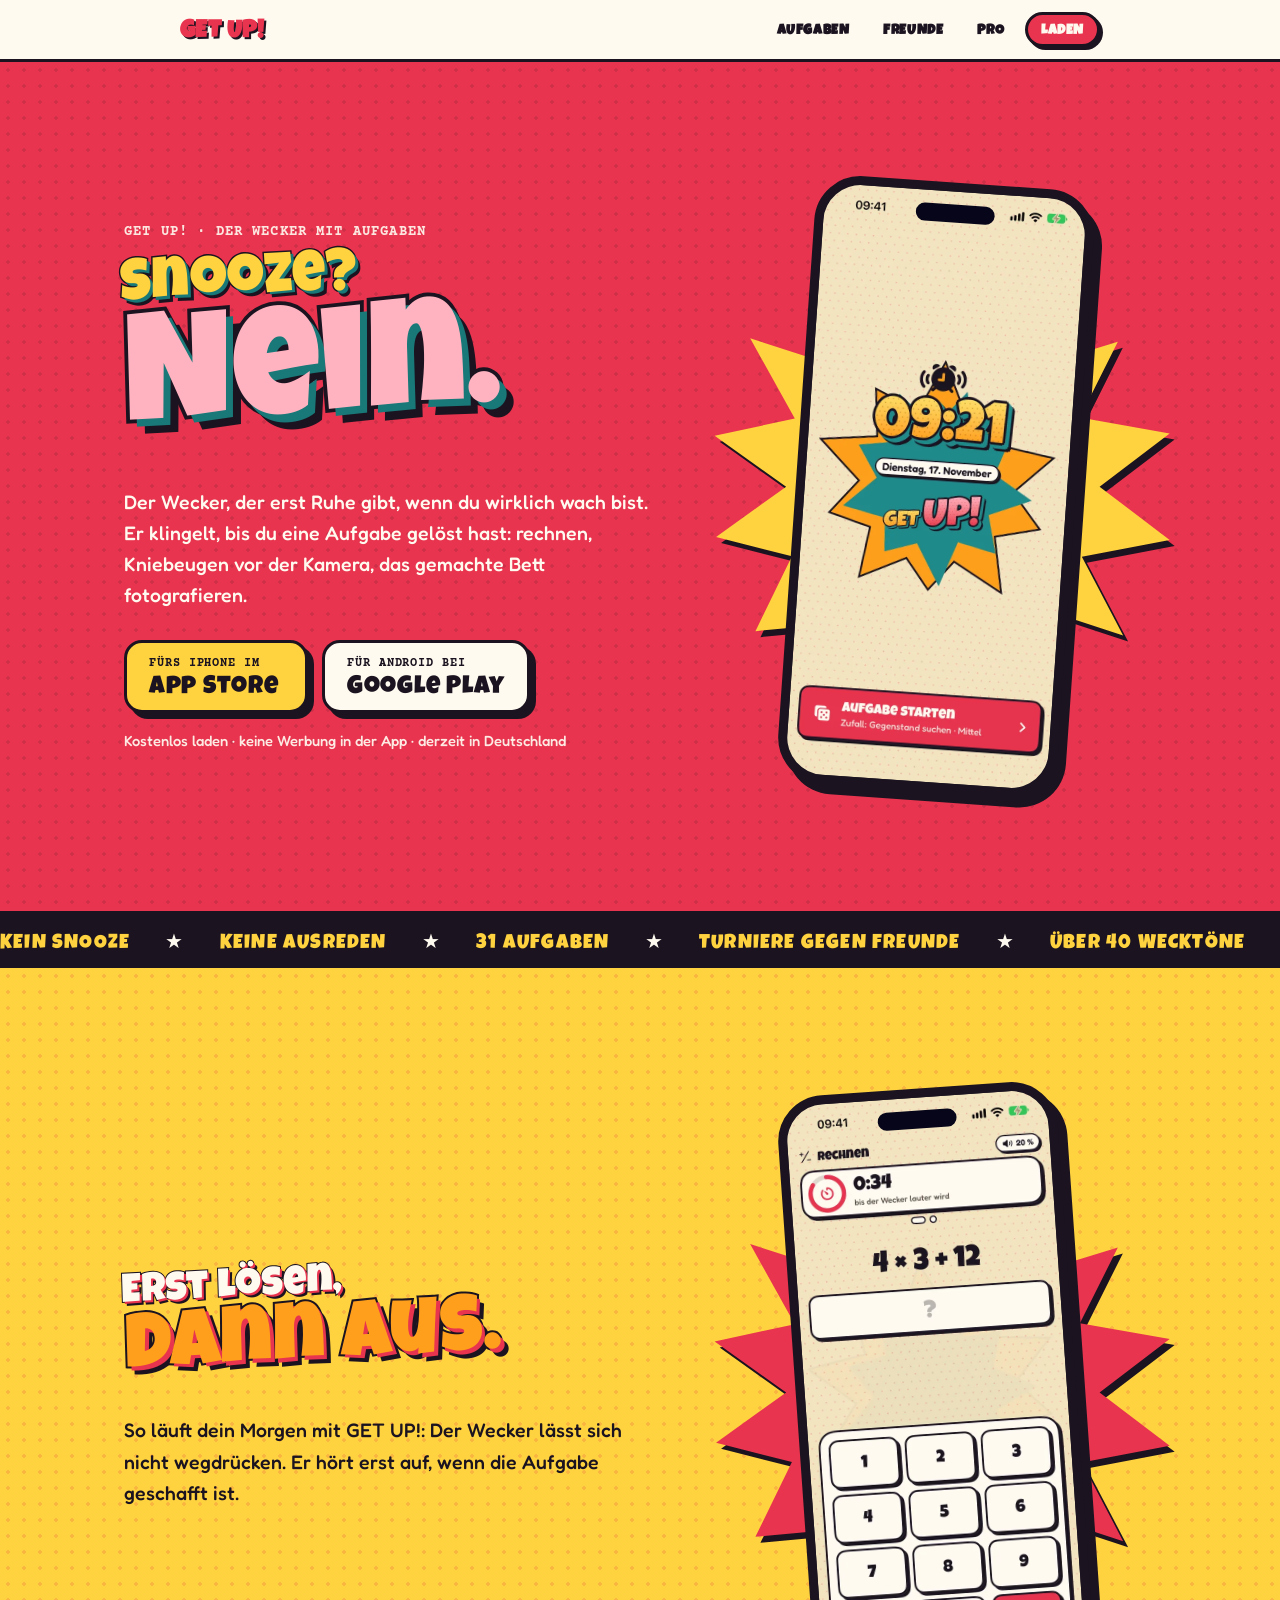
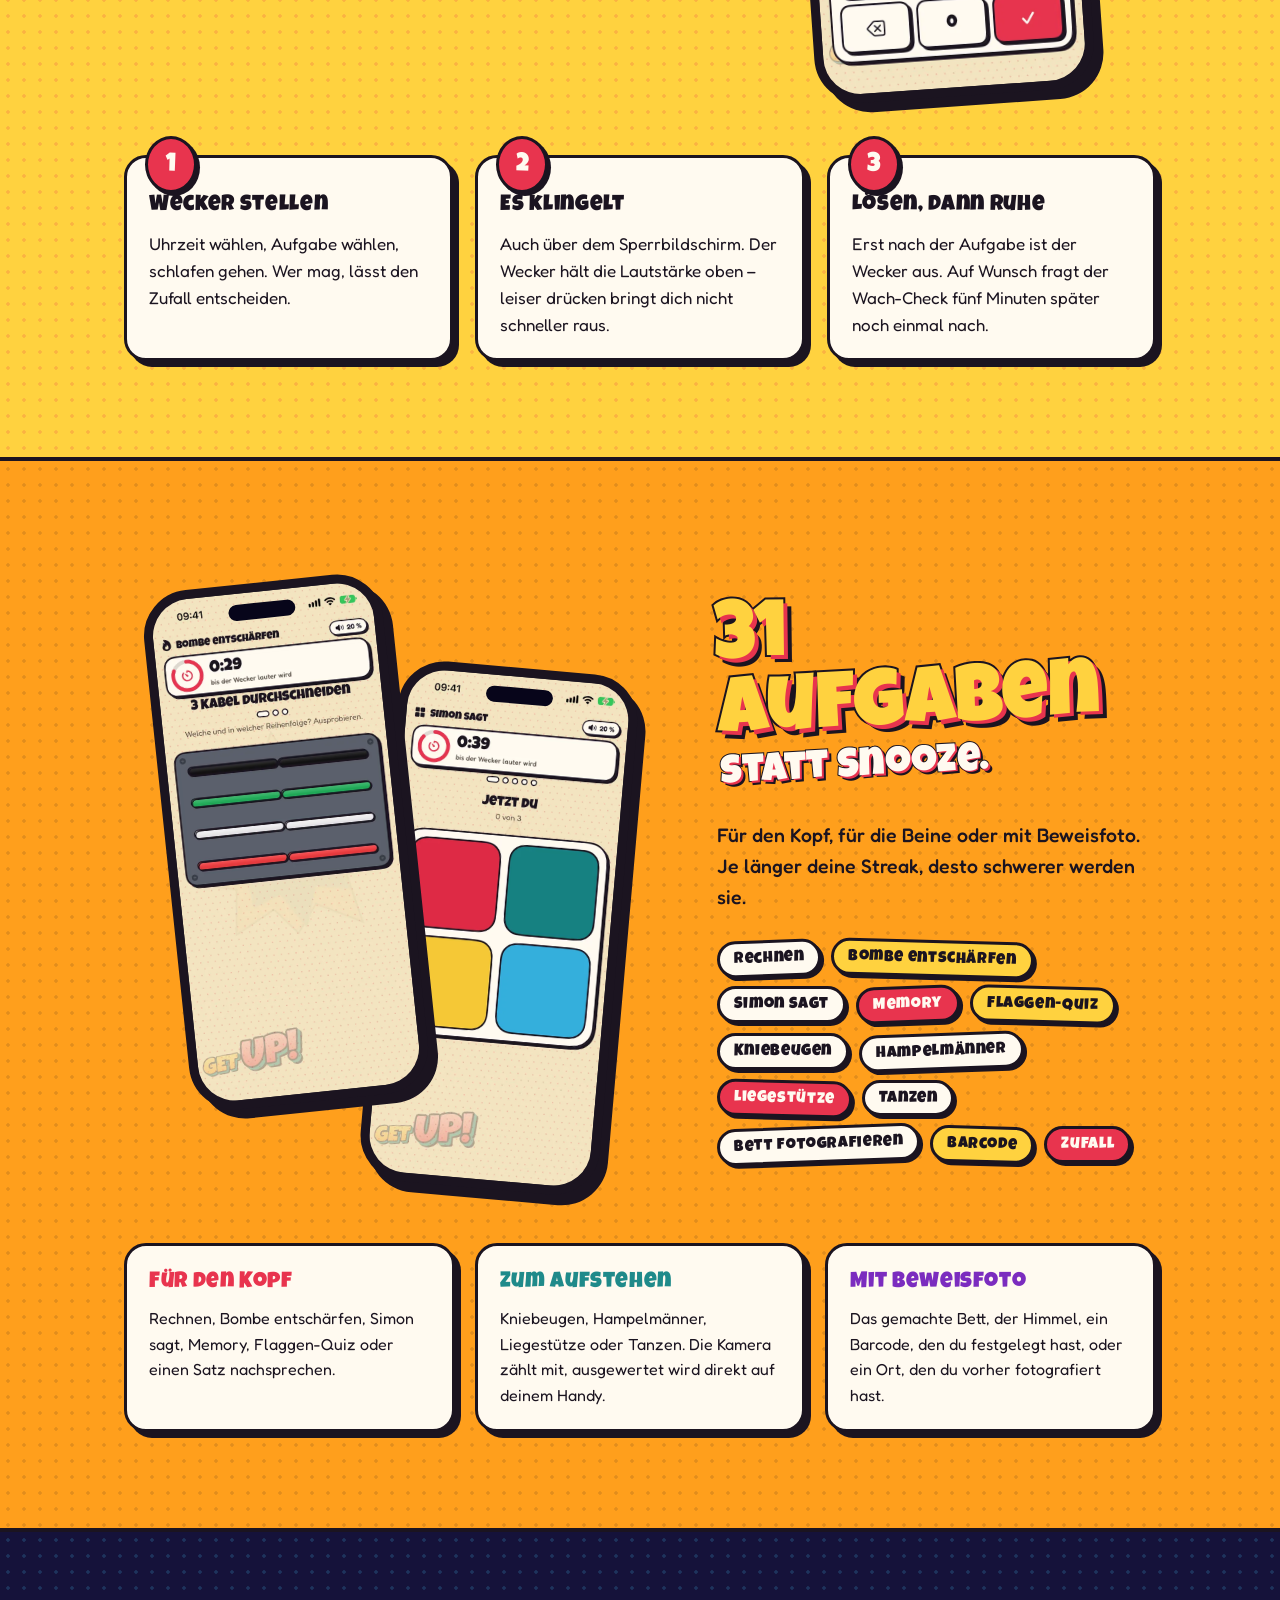
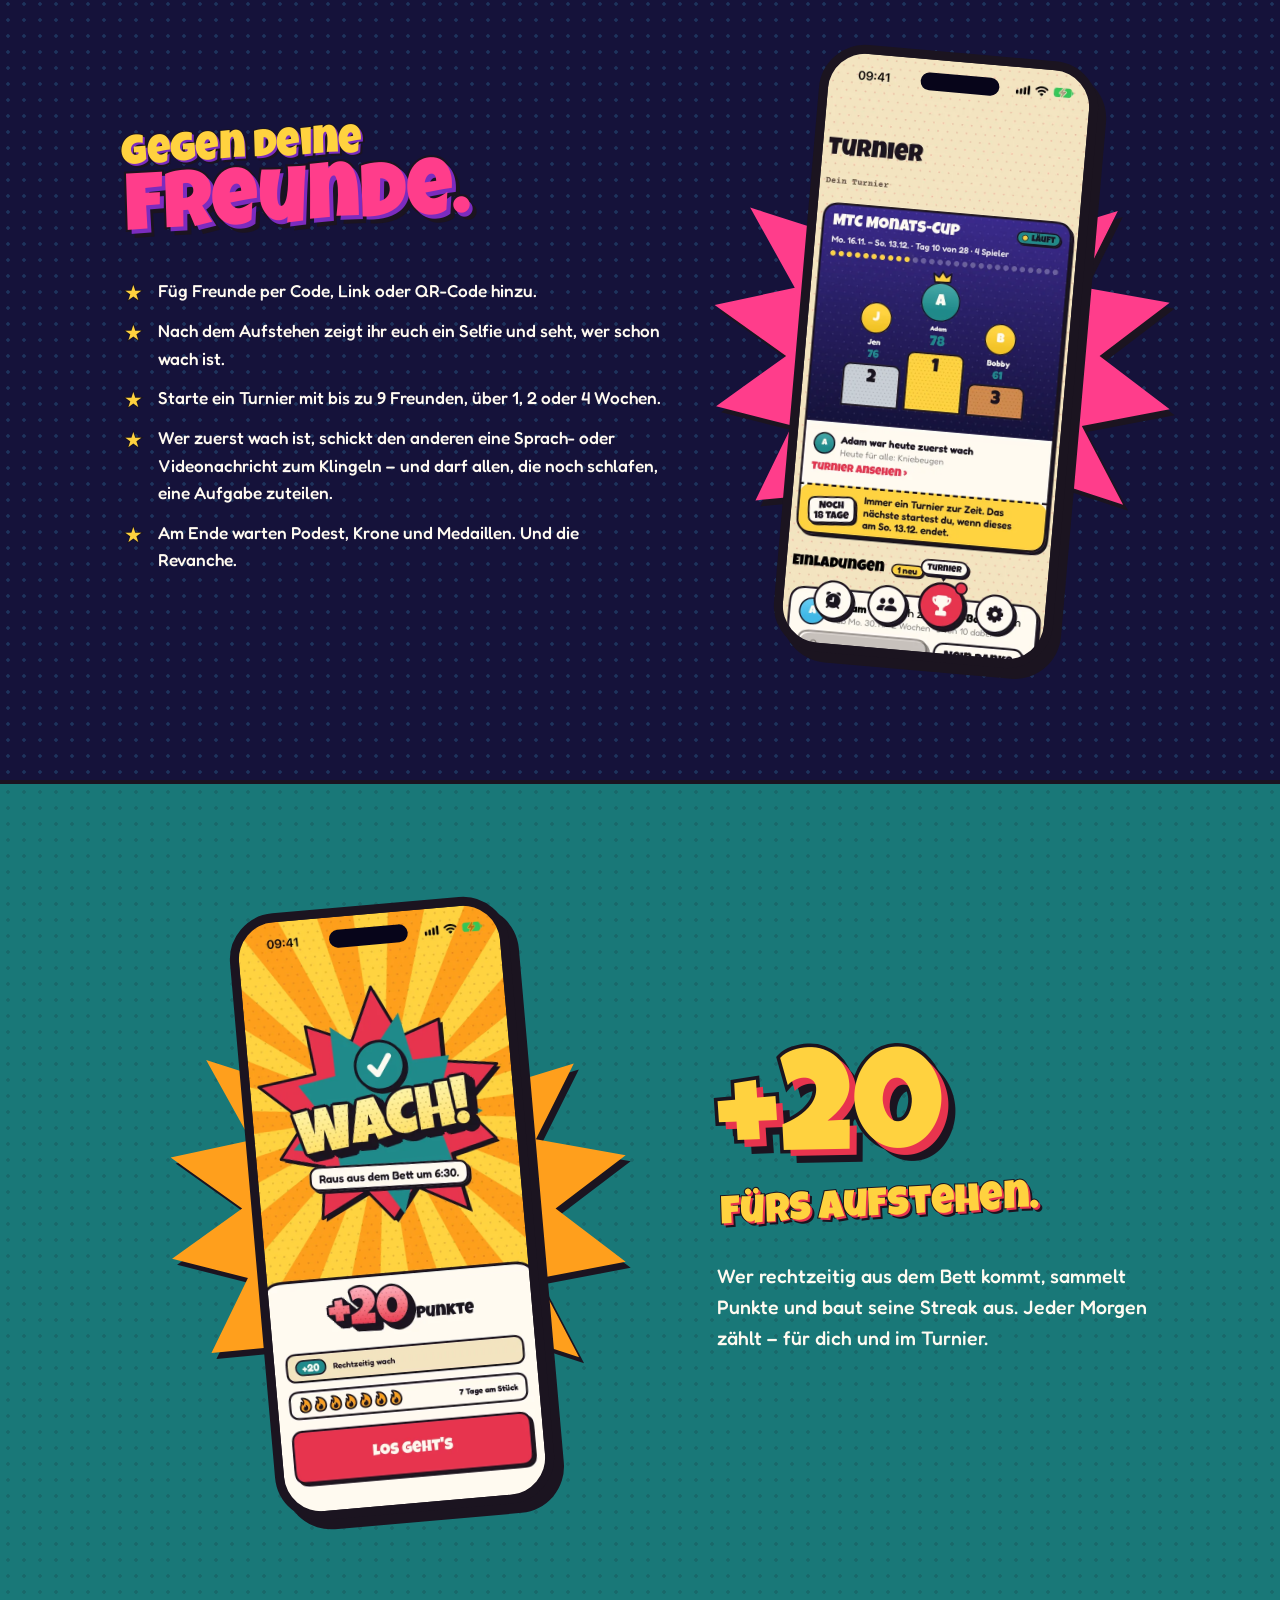
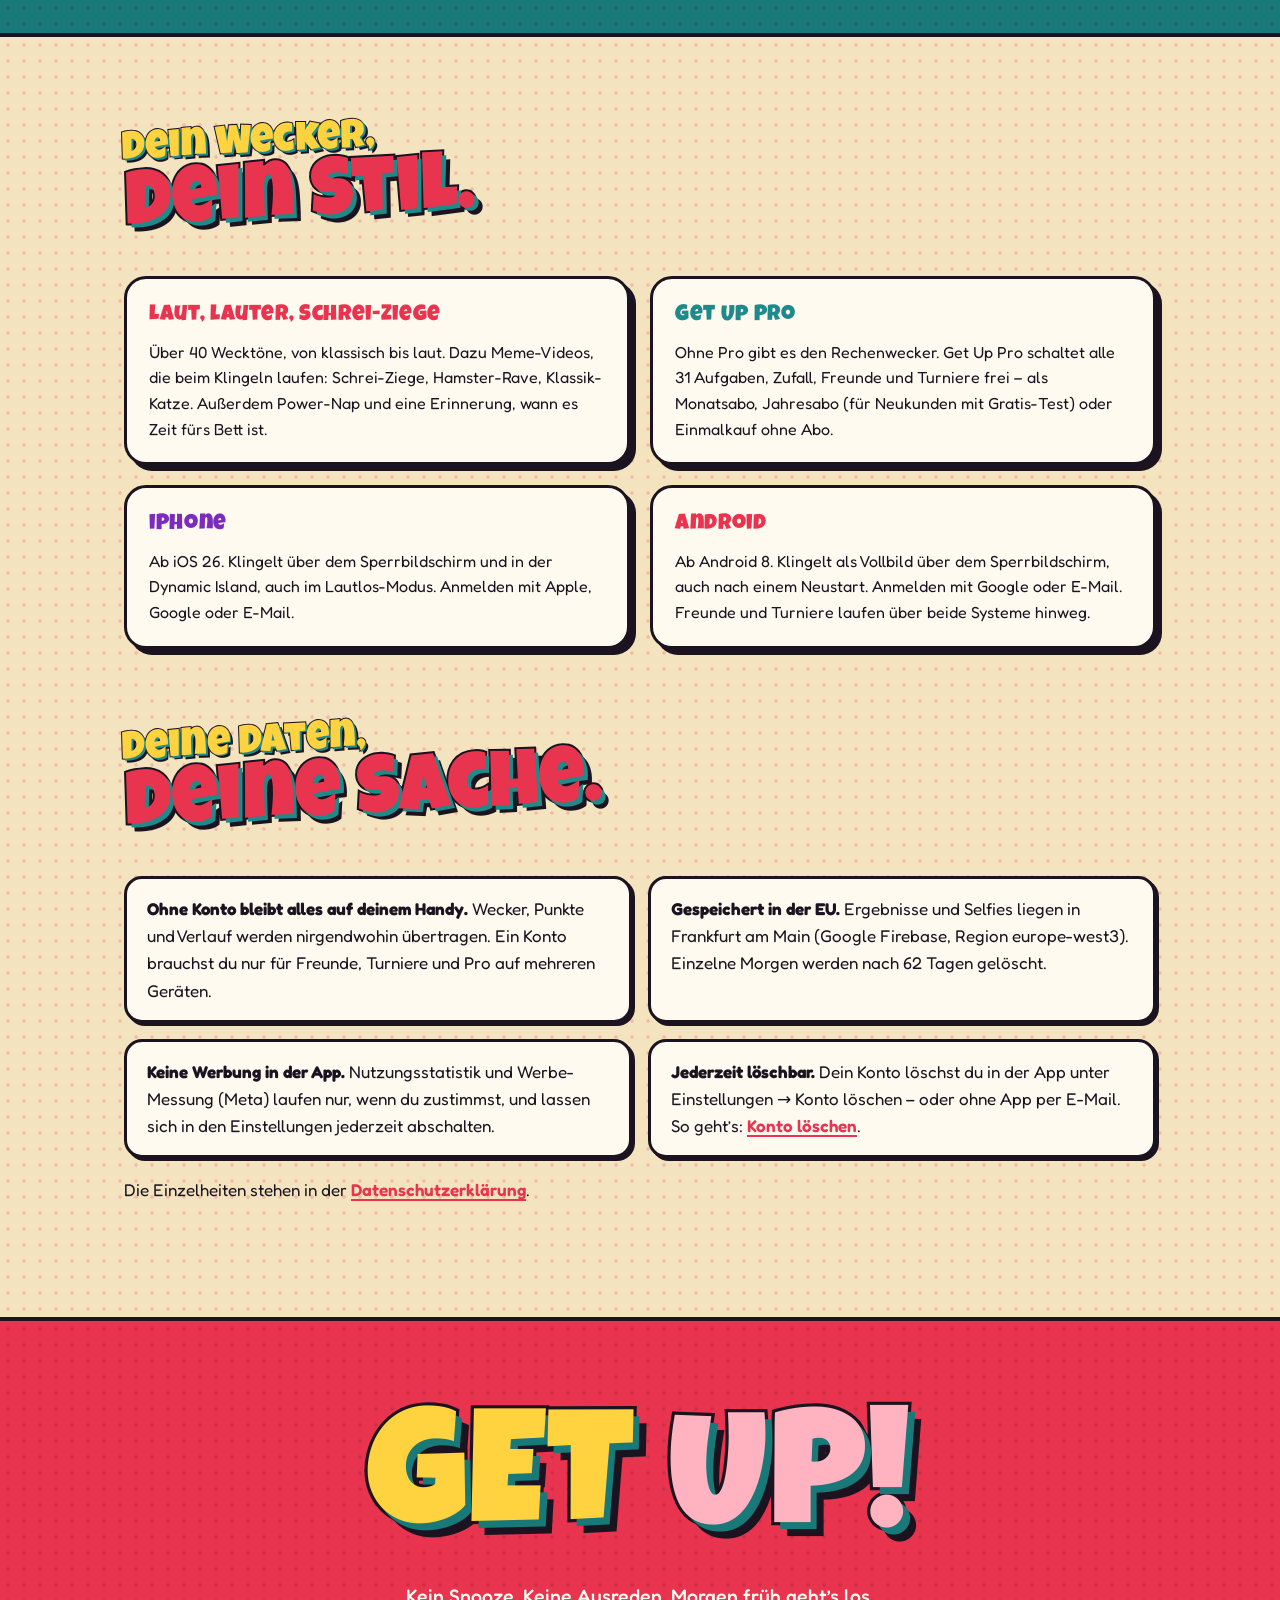
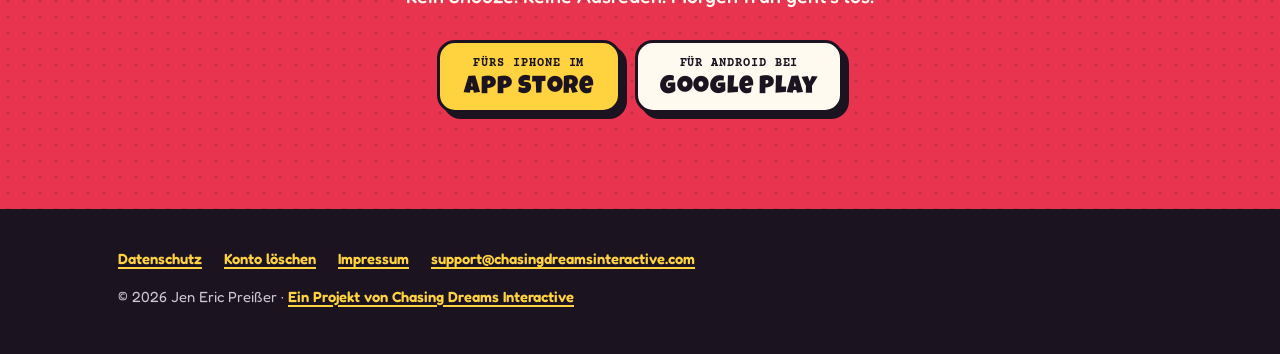
==== index.html @ 6769c95e "Website für getup-alarm.de: Landingpage, Rechtsseiten, Einladung, App-Verknüpfung Aus chasingdreamsi" ====
<!DOCTYPE html>
<html lang="de">
<head>
  <meta charset="utf-8" />
  <meta name="viewport" content="width=device-width, initial-scale=1" />
  <title>GET UP! – Wecker mit Aufgaben. Kein Snooze. Keine Ausreden.</title>
  <meta name="description" content="GET UP! ist ein Wecker für iPhone und Android, der erst aus ist, wenn du eine Aufgabe gelöst hast. 31 Aufgaben, kein Snooze – und Turniere gegen deine Freunde." />
  <meta name="theme-color" content="#E8344E" />
  <link rel="icon" type="image/png" href="favicon.png" />
  <link rel="apple-touch-icon" href="apple-touch-icon.png" />
  <link rel="canonical" href="https://getup-alarm.de/" />
  <meta property="og:title" content="GET UP! – der Wecker mit Aufgaben" />
  <meta property="og:description" content="Kein Snooze. Der Wecker geht erst aus, wenn du eine Aufgabe löst. Mit Turnieren gegen deine Freunde." />
  <meta property="og:type" content="website" />
  <meta property="og:url" content="https://getup-alarm.de/" />
  <meta property="og:image" content="https://getup-alarm.de/og.jpg" />
  <meta property="og:image:width" content="1200" />
  <meta property="og:image:height" content="630" />
  <meta name="twitter:card" content="summary_large_image" />
  <!-- Banner „In der App öffnen“ in Safari auf dem iPhone -->
  <meta name="apple-itunes-app" content="app-id=6818147917" />
  <link rel="preload" href="fonts/luckiest-guy.woff2" as="font" type="font/woff2" crossorigin />
  <link rel="stylesheet" href="app.css" />
  <script>
    // Einblenden beim Scrollen und der passende Store-Knopf vorn – ohne JavaScript ist einfach alles sichtbar.
    (function (d) {
      d.classList.add('js');
      var ua = navigator.userAgent || '';
      if (/Android/i.test(ua)) d.classList.add('is-android');
    })(document.documentElement);
  </script>
  <script type="application/ld+json">
  {
    "@context": "https://schema.org",
    "@type": "MobileApplication",
    "name": "GET UP! – Wecker mit Aufgaben",
    "operatingSystem": "iOS, Android",
    "applicationCategory": "LifestyleApplication",
    "url": "https://getup-alarm.de/",
    "image": "https://getup-alarm.de/icon.png",
    "inLanguage": "de",
    "offers": { "@type": "Offer", "price": "0", "priceCurrency": "EUR" }
  }
  </script>
</head>
<body class="landing">
  <header class="bar">
    <div class="inner">
      <a class="home" href="./">GET UP!</a>
      <nav class="jump" aria-label="Auf dieser Seite">
        <a href="#aufgaben">AUFGABEN</a>
        <a href="#freunde">FREUNDE</a>
        <a href="#pro">PRO</a>
        <a class="cta" href="#laden">LADEN</a>
      </nav>
    </div>
  </header>

  <main>

    <!-- 1 · Snooze? Nein. -->
    <section class="panel panel--cherry">
      <div class="inner split">
        <div>
          <p class="kicker">GET UP! &middot; Der Wecker mit Aufgaben</p>
          <h1 class="pop pop--hero"><span class="pop-sm">Snooze?</span><span class="pop-lg">Nein.</span></h1>
          <p class="lede">
            Der Wecker, der erst Ruhe gibt, wenn du wirklich wach bist. Er klingelt, bis du eine Aufgabe
            gel&ouml;st hast: rechnen, Kniebeugen vor der Kamera, das gemachte Bett fotografieren.
          </p>
          <div class="stores">
            <a class="store store--ios" href="https://apps.apple.com/de/app/id6818147917">
              <small>F&uuml;rs iPhone im</small><b>App Store</b>
            </a>
            <a class="store store--play" href="https://play.google.com/store/apps/details?id=com.jenpreisser.gtfoob">
              <small>F&uuml;r Android bei</small><b>Google Play</b>
            </a>
          </div>
          <p class="fine">Kostenlos laden &middot; keine Werbung in der App &middot; derzeit in Deutschland</p>
        </div>
        <div class="stage">
          <div class="burst" aria-hidden="true"><i></i></div>
          <div class="phone phone--ring">
            <img src="img/app-klingeln.webp" alt="GET UP! klingelt um 09:21 und zeigt den Knopf „Aufgabe starten“" width="600" height="1304" fetchpriority="high" decoding="async" />
          </div>
        </div>
      </div>
    </section>

    <div class="ticker" aria-hidden="true">
      <div class="track">
        <span>KEIN SNOOZE</span><span>&#9733;</span><span>KEINE AUSREDEN</span><span>&#9733;</span><span>31 AUFGABEN</span><span>&#9733;</span><span>TURNIERE GEGEN FREUNDE</span><span>&#9733;</span><span>&Uuml;BER 40 WECKT&Ouml;NE</span><span>&#9733;</span><span>KEINE WERBUNG</span><span>&#9733;</span>
        <span>KEIN SNOOZE</span><span>&#9733;</span><span>KEINE AUSREDEN</span><span>&#9733;</span><span>31 AUFGABEN</span><span>&#9733;</span><span>TURNIERE GEGEN FREUNDE</span><span>&#9733;</span><span>&Uuml;BER 40 WECKT&Ouml;NE</span><span>&#9733;</span><span>KEINE WERBUNG</span><span>&#9733;</span>
      </div>
    </div>

    <!-- 2 · Erst lösen, dann aus. -->
    <section class="panel panel--yellow" id="ablauf">
      <div class="inner">
        <div class="split">
          <div>
            <h2 class="pop reveal"><span class="pop-sm">Erst l&ouml;sen,</span><span class="pop-lg">dann aus.</span></h2>
            <p class="lede">So l&auml;uft dein Morgen mit GET UP!: Der Wecker l&auml;sst sich nicht wegdr&uuml;cken.
              Er h&ouml;rt erst auf, wenn die Aufgabe geschafft ist.</p>
          </div>
          <div class="stage reveal">
            <div class="burst" style="--burst: var(--k-cherry)" aria-hidden="true"><i></i></div>
            <div class="phone" style="--tilt: -4deg">
              <img src="img/app-rechnen.webp" alt="Aufgabe Rechnen: 4 mal 3 plus 12, darunter ein Ziffernblock" width="600" height="1304" loading="lazy" decoding="async" />
            </div>
          </div>
        </div>
        <ol class="steps3">
          <li class="reveal">
            <h3>Wecker stellen</h3>
            <p>Uhrzeit w&auml;hlen, Aufgabe w&auml;hlen, schlafen gehen. Wer mag, l&auml;sst den Zufall entscheiden.</p>
          </li>
          <li class="reveal">
            <h3>Es klingelt</h3>
            <p>Auch &uuml;ber dem Sperrbildschirm. Der Wecker h&auml;lt die Lautst&auml;rke oben &ndash; leiser dr&uuml;cken
              bringt dich nicht schneller raus.</p>
          </li>
          <li class="reveal">
            <h3>L&ouml;sen, dann Ruhe</h3>
            <p>Erst nach der Aufgabe ist der Wecker aus. Auf Wunsch fragt der Wach-Check f&uuml;nf Minuten sp&auml;ter
              noch einmal nach.</p>
          </li>
        </ol>
      </div>
    </section>

    <!-- 3 · 31 Aufgaben statt Snooze -->
    <section class="panel panel--orange" id="aufgaben">
      <div class="inner">
        <div class="split split--flip">
          <div>
            <h2 class="pop reveal"><span class="pop-lg">31 Aufgaben</span><span class="pop-sm">statt Snooze.</span></h2>
            <p class="lede">F&uuml;r den Kopf, f&uuml;r die Beine oder mit Beweisfoto. Je l&auml;nger deine Streak,
              desto schwerer werden sie.</p>
            <ul class="chips" aria-label="Beispiele f&uuml;r Aufgaben">
              <li>Rechnen</li><li>Bombe entsch&auml;rfen</li><li>Simon sagt</li><li>Memory</li>
              <li>Flaggen-Quiz</li><li>Kniebeugen</li><li>Hampelm&auml;nner</li><li>Liegest&uuml;tze</li>
              <li>Tanzen</li><li>Bett fotografieren</li><li>Barcode</li><li>Zufall</li>
            </ul>
          </div>
          <div class="stage stage--pair reveal">
            <div class="phone">
              <img src="img/app-bombe.webp" alt="Aufgabe Bombe entsch&auml;rfen: drei Kabel durchschneiden" width="600" height="1304" loading="lazy" decoding="async" />
            </div>
            <div class="phone">
              <img src="img/app-simon.webp" alt="Aufgabe Simon sagt mit vier farbigen Feldern" width="600" height="1304" loading="lazy" decoding="async" />
            </div>
          </div>
        </div>
        <div class="tiles">
          <div class="tile reveal">
            <h3>F&uuml;r den Kopf</h3>
            <p>Rechnen, Bombe entsch&auml;rfen, Simon sagt, Memory, Flaggen-Quiz oder einen Satz nachsprechen.</p>
          </div>
          <div class="tile reveal">
            <h3>Zum Aufstehen</h3>
            <p>Kniebeugen, Hampelm&auml;nner, Liegest&uuml;tze oder Tanzen. Die Kamera z&auml;hlt mit, ausgewertet wird
              direkt auf deinem Handy.</p>
          </div>
          <div class="tile reveal">
            <h3>Mit Beweisfoto</h3>
            <p>Das gemachte Bett, der Himmel, ein Barcode, den du festgelegt hast, oder ein Ort, den du vorher
              fotografiert hast.</p>
          </div>
        </div>
      </div>
    </section>

    <!-- 4 · Gegen deine Freunde. -->
    <section class="panel panel--night" id="freunde">
      <div class="inner split">
        <div>
          <h2 class="pop reveal"><span class="pop-sm">Gegen deine</span><span class="pop-lg">Freunde.</span></h2>
          <ul class="ticks">
            <li>F&uuml;g Freunde per Code, Link oder QR-Code hinzu.</li>
            <li>Nach dem Aufstehen zeigt ihr euch ein Selfie und seht, wer schon wach ist.</li>
            <li>Starte ein Turnier mit bis zu 9 Freunden, &uuml;ber 1, 2 oder 4 Wochen.</li>
            <li>Wer zuerst wach ist, schickt den anderen eine Sprach- oder Videonachricht zum Klingeln &ndash; und
              darf allen, die noch schlafen, eine Aufgabe zuteilen.</li>
            <li>Am Ende warten Podest, Krone und Medaillen. Und die Revanche.</li>
          </ul>
        </div>
        <div class="stage reveal">
          <div class="burst" style="--burst: #ff3d8b" aria-hidden="true"><i></i></div>
          <div class="phone" style="--tilt: 5deg">
            <img src="img/app-turnier.webp" alt="Turnier „MTC Monats-Cup“ mit Podest: Adam vorn, Jen auf Platz 2, Bobby auf Platz 3" width="600" height="1304" loading="lazy" decoding="async" />
          </div>
        </div>
      </div>
    </section>

    <!-- 5 · +20 fürs Aufstehen -->
    <section class="panel panel--teal">
      <div class="inner split split--flip">
        <div>
          <h2 class="pop pop--num reveal"><span class="pop-lg">+20</span><span class="pop-sm">f&uuml;rs Aufstehen.</span></h2>
          <p class="lede">Wer rechtzeitig aus dem Bett kommt, sammelt Punkte und baut seine Streak aus. Jeder Morgen
            z&auml;hlt &ndash; f&uuml;r dich und im Turnier.</p>
        </div>
        <div class="stage reveal">
          <div class="burst" style="--burst: var(--k-orange)" aria-hidden="true"><i></i></div>
          <div class="phone" style="--tilt: -5deg">
            <img src="img/app-wach.webp" alt="Geschafft: „Wach!“, plus 20 Punkte, 7 Tage am St&uuml;ck" width="600" height="1304" loading="lazy" decoding="async" />
          </div>
        </div>
      </div>
    </section>

    <!-- 6 · Stil, Pro, Geräte -->
    <section class="panel" id="pro">
      <div class="inner">
        <h2 class="pop reveal" style="--p-ex: var(--points)"><span class="pop-sm">Dein Wecker,</span><span class="pop-lg" style="color: var(--accent)">dein Stil.</span></h2>
        <div class="tiles tiles--two">
          <div class="tile reveal">
            <h3>Laut, lauter, Schrei-Ziege</h3>
            <p>&Uuml;ber 40 Weckt&ouml;ne, von klassisch bis laut. Dazu Meme-Videos, die beim Klingeln laufen:
              Schrei-Ziege, Hamster-Rave, Klassik-Katze. Au&szlig;erdem Power-Nap und eine Erinnerung, wann es Zeit
              f&uuml;rs Bett ist.</p>
          </div>
          <div class="tile reveal">
            <h3>Get Up Pro</h3>
            <p>Ohne Pro gibt es den Rechenwecker. Get Up Pro schaltet alle 31 Aufgaben, Zufall, Freunde und Turniere
              frei &ndash; als Monatsabo, Jahresabo (f&uuml;r Neukunden mit Gratis-Test) oder Einmalkauf ohne Abo.</p>
          </div>
          <div class="tile reveal">
            <h3>iPhone</h3>
            <p>Ab iOS&nbsp;26. Klingelt &uuml;ber dem Sperrbildschirm und in der Dynamic Island, auch im
              Lautlos-Modus. Anmelden mit Apple, Google oder E-Mail.</p>
          </div>
          <div class="tile reveal">
            <h3>Android</h3>
            <p>Ab Android&nbsp;8. Klingelt als Vollbild &uuml;ber dem Sperrbildschirm, auch nach einem Neustart.
              Anmelden mit Google oder E-Mail. Freunde und Turniere laufen &uuml;ber beide Systeme hinweg.</p>
          </div>
        </div>

        <h2 class="pop reveal" style="--p-ex: var(--points); margin-top: 84px;"><span class="pop-sm">Deine Daten,</span><span class="pop-lg" style="color: var(--accent)">deine Sache.</span></h2>
        <div class="promise">
          <p class="reveal"><strong>Ohne Konto bleibt alles auf deinem Handy.</strong> Wecker, Punkte und Verlauf werden
            nirgendwohin &uuml;bertragen. Ein Konto brauchst du nur f&uuml;r Freunde, Turniere und Pro auf mehreren
            Ger&auml;ten.</p>
          <p class="reveal"><strong>Gespeichert in der EU.</strong> Ergebnisse und Selfies liegen in Frankfurt am Main
            (Google Firebase, Region europe-west3). Einzelne Morgen werden nach 62 Tagen gel&ouml;scht.</p>
          <p class="reveal"><strong>Keine Werbung in der App.</strong> Nutzungsstatistik und Werbe-Messung (Meta) laufen
            nur, wenn du zustimmst, und lassen sich in den Einstellungen jederzeit abschalten.</p>
          <p class="reveal"><strong>Jederzeit l&ouml;schbar.</strong> Dein Konto l&ouml;schst du in der App unter
            Einstellungen &rarr; Konto l&ouml;schen &ndash; oder ohne App per E-Mail.
            So geht&rsquo;s: <a href="delete.html">Konto l&ouml;schen</a>.</p>
        </div>
        <p>Die Einzelheiten stehen in der <a href="privacy.html">Datenschutzerkl&auml;rung</a>.</p>
      </div>
    </section>

    <!-- 7 · Laden -->
    <section class="panel panel--cherry final" id="laden">
      <div class="inner">
        <p class="lockup reveal">GET <span class="hl">UP!</span></p>
        <p class="lede">Kein Snooze. Keine Ausreden. Morgen fr&uuml;h geht&rsquo;s los.</p>
        <div class="stores stores--center">
          <a class="store store--ios" href="https://apps.apple.com/de/app/id6818147917">
            <small>F&uuml;rs iPhone im</small><b>App Store</b>
          </a>
          <a class="store store--play" href="https://play.google.com/store/apps/details?id=com.jenpreisser.gtfoob">
            <small>F&uuml;r Android bei</small><b>Google Play</b>
          </a>
        </div>
      </div>
    </section>

  </main>

  <footer class="site-foot">
    <div class="inner">
      <nav aria-label="Rechtliches und Kontakt">
        <a href="privacy.html">Datenschutz</a>
        <a href="delete.html">Konto l&ouml;schen</a>
        <a href="impressum.html">Impressum</a>
        <a href="mailto:support@chasingdreamsinteractive.com">support@chasingdreamsinteractive.com</a>
      </nav>
      <p>&copy; 2026 Jen Eric Prei&szlig;er &middot;
        <a href="https://chasingdreamsinteractive.com/">Ein Projekt von Chasing Dreams Interactive</a></p>
    </div>
  </footer>

  <script>
    (function () {
      var els = document.querySelectorAll('.reveal');
      if (!('IntersectionObserver' in window)) {
        els.forEach(function (el) { el.classList.add('in'); });
        return;
      }
      var io = new IntersectionObserver(function (entries) {
        entries.forEach(function (e) {
          if (e.isIntersecting) { e.target.classList.add('in'); io.unobserve(e.target); }
        });
      }, { rootMargin: '0px 0px -8% 0px', threshold: 0.12 });
      els.forEach(function (el) { io.observe(el); });
    })();
  </script>
</body>
</html>
---- app.css ----
/* ===========================================================
   GET UP! — Retro-Pop, wie in der App
   ===========================================================
   Gehört zur App, nicht zum Studio. Werte aus GetUp/Design/Theme.swift
   (Android: ui/Theme.kt), Regeln in docs/DESIGN.md:
     Tag „Klassiker“      Papier #F3E3BF, Kirsche #E8344E, Orange #FF9F1C, Türkis #1F8A8A
     Nacht „Nachtschicht“ Nachtblau #15123A, Pink #FF3D8B, Lila #7B2CBF, Himmelblau #3FB8E6
   Dicke Tinten-Konturen, harte Schatten nach rechts unten, Rasterpunkte.
   Schriften: Luckiest Guy (Schlagzeilen), Fredoka (Text), Courier Prime (Codes).
   Ändert sich Theme.swift, ändert sich diese Datei mit.
   =========================================================== */

@font-face { font-family: "Luckiest Guy"; src: url("fonts/luckiest-guy.woff2") format("woff2"); font-display: swap; }
@font-face { font-family: "Fredoka"; src: url("fonts/fredoka.woff2") format("woff2"); font-weight: 300 700; font-display: swap; }
@font-face { font-family: "Courier Prime"; src: url("fonts/courier-prime-bold.woff2") format("woff2"); font-weight: 700; font-display: swap; }

:root {
  --bg: #f3e3bf;
  --surface: #fffaf0;
  --ink: #1b1420;
  --ink-soft: #5d4e45;
  --outline: #1b1420;
  --dots: rgba(232, 52, 78, .22);
  --accent: #e8344e;
  --accent-ink: #fffaf0;
  --orange: #ff9f1c;
  --yellow: #ffd23f;
  --points: #1f8a8a;
  --extrusion: #1f8a8a;
  --violet: #7b2cbf;
  --line: 3px solid var(--outline);
  --hard: 5px 5px 0 var(--outline);
  --hard-sm: 3px 3px 0 var(--outline);
  --radius: 22px;
  --font-display: "Luckiest Guy", "Arial Black", Impact, sans-serif;
  --font-body: "Fredoka", ui-rounded, system-ui, -apple-system, sans-serif;
  --font-mono: "Courier Prime", ui-monospace, Menlo, monospace;
}

@media (prefers-color-scheme: dark) {
  :root {
    --bg: #15123a;
    --surface: #231d57;
    --ink: #fff6e8;
    --ink-soft: #b8b1d9;
    --outline: #07051a;
    --dots: rgba(63, 184, 230, .26);
    --accent: #ff3d8b;
    --orange: #3fb8e6;
    --yellow: #ffd23f;
    --points: #2ec4b6;
    --extrusion: #7b2cbf;
    --violet: #c9a2ff;
  }
}

* { box-sizing: border-box; }
html, body { margin: 0; padding: 0; }
html { color-scheme: light dark; scroll-behavior: smooth; background: var(--bg); }

body {
  font-family: var(--font-body);
  font-size: 17px;
  line-height: 1.6;
  color: var(--ink);
  background:
    radial-gradient(circle, var(--dots) 0 1.3px, transparent 1.7px) 0 0 / 14px 14px,
    var(--bg);
  -webkit-font-smoothing: antialiased;
  min-height: 100vh;
}

::selection { background: var(--yellow); color: #1b1420; }
:focus-visible { outline: 3px solid var(--accent); outline-offset: 3px; border-radius: 8px; }

/* ---------- Kopfleiste ---------- */

header.bar {
  position: sticky; top: 0; z-index: 5;
  background: var(--surface);
  border-bottom: var(--line);
}
header.bar .inner {
  max-width: 60rem; margin: 0 auto; padding: 12px 20px;
  display: flex; align-items: center; gap: 14px;
}
header.bar a.home {
  font-family: var(--font-display);
  font-size: 1.5rem; line-height: 1; letter-spacing: .02em; padding-top: 4px;
  color: var(--accent); text-decoration: none; white-space: nowrap;
  text-shadow: 2px 2px 0 var(--outline);
}

nav.legal-tabs { margin-left: auto; display: flex; gap: 8px; flex-wrap: wrap; }
nav.legal-tabs a {
  font-family: var(--font-display); font-weight: 400; font-size: .9rem; letter-spacing: .04em;
  padding: 7px 13px 4px; border: var(--line); border-radius: 999px;
  background: var(--surface); color: var(--ink); text-decoration: none;
  box-shadow: var(--hard-sm);
  transition: transform .08s, box-shadow .08s;
}
nav.legal-tabs a:hover { background: var(--yellow); color: #1b1420; }
nav.legal-tabs a:active { transform: translate(3px, 3px); box-shadow: none; }
nav.legal-tabs a.active { background: var(--accent); color: var(--accent-ink); }

/* ---------- Textfluss ---------- */

.wrap { max-width: 46rem; margin: 0 auto; padding: 40px 20px 80px; }
.wrap--wide { max-width: 60rem; }

h1, h2 {
  font-family: var(--font-display); font-weight: 400; color: var(--ink);
  letter-spacing: .02em;
}
h1 { font-size: clamp(2.4rem, 8vw, 3.6rem); line-height: 1.02; margin: 18px 0 10px; }
h2 { font-size: clamp(1.5rem, 4.5vw, 2rem); line-height: 1.1; margin: 52px 0 12px; }
h3 { font-family: var(--font-body); font-weight: 700; font-size: 1.08rem; margin: 26px 0 6px; color: var(--ink); }
p, li, td { color: var(--ink); }
strong { font-weight: 700; }
small { color: var(--ink-soft); font-size: .86rem; }

a { color: var(--accent); font-weight: 600; text-underline-offset: 3px; text-decoration-thickness: 2px; }
a:hover { color: var(--ink); }

ul, ol { padding-left: 1.3rem; }
li { margin: 6px 0; }
li::marker { color: var(--accent); font-weight: 700; }
hr { border: none; border-top: var(--line); margin: 56px 0; }

table {
  width: 100%; border-collapse: separate; border-spacing: 0; margin: 18px 0; font-size: .94rem;
  display: block; overflow-x: auto;
  background: var(--surface); border: var(--line); border-radius: 16px; box-shadow: var(--hard-sm);
}
th, td { text-align: left; padding: 11px 12px; border-bottom: 2px solid color-mix(in srgb, var(--outline) 18%, transparent); vertical-align: top; }
tr:last-child td { border-bottom: none; }
th { font-family: var(--font-display); font-weight: 400; font-size: .9rem; letter-spacing: .04em; color: var(--accent); }

.card {
  border: var(--line); border-radius: var(--radius);
  background: var(--surface); padding: 18px 22px; margin: 18px 0;
  box-shadow: var(--hard);
}
.card > :first-child { margin-top: 0; }
.card > :last-child { margin-bottom: 0; }

ol.steps { padding-left: 1.4rem; margin: 0; }
ol.steps li { margin: 8px 0; }

.foot {
  max-width: 46rem; margin: 0 auto; padding: 0 20px 60px;
  color: var(--ink-soft); font-size: .88rem;
}
.foot a { color: var(--accent); }

/* ---------- Knöpfe und Plaketten ---------- */

.btn {
  display: inline-flex; align-items: center; justify-content: center; gap: 10px;
  font-family: var(--font-display); font-weight: 400; font-size: 1.2rem; letter-spacing: .03em; line-height: 1;
  padding: 16px 22px 12px; border: var(--line); border-radius: 18px;
  background: var(--accent); color: var(--accent-ink); text-decoration: none;
  box-shadow: var(--hard);
  transition: transform .08s, box-shadow .08s;
}
.btn:hover { color: var(--accent-ink); filter: brightness(1.05); }
.btn:active { transform: translate(5px, 5px); box-shadow: none; }
.btn--ghost { background: var(--surface); color: var(--ink); }
.btn--ghost:hover { color: var(--ink); }

.pills { display: flex; flex-wrap: wrap; gap: 10px; margin: 22px 0 0; }
.pill {
  font-family: var(--font-display); font-size: .95rem; letter-spacing: .04em; line-height: 1;
  padding: 8px 13px 5px; border: var(--line); border-radius: 999px;
  background: var(--yellow); color: #1b1420; box-shadow: var(--hard-sm);
}
.pill--muted { background: var(--surface); color: var(--ink); }
.pill--accent { background: var(--accent); color: var(--accent-ink); }

/* ---------- Kleine Seiten (Einladung, 404) ---------- */

.kicker {
  font-family: var(--font-mono); font-weight: 700; font-size: .9rem; letter-spacing: .08em;
  text-transform: uppercase; color: var(--ink-soft); margin: 0 0 6px;
}
.lede { font-size: 1.15rem; max-width: 32rem; margin: 0; }
.backlink { display: inline-block; margin-top: 14px; }

/* App-Symbol „Wecker-Knall“: Tag- bzw. Nacht-Fassung wie auf dem Homescreen. */
.hero-visual { display: grid; place-items: center; }
.hero-visual img {
  display: block; width: 100%; max-width: 300px; height: auto;
  border: var(--line); border-radius: 22.5%; box-shadow: 7px 7px 0 var(--outline);
  transform: rotate(-3deg);
}

/* ===========================================================
   Startseite: Comic-Flächen wie die Store-Bilder
   ===========================================================
   Jede Fläche hat eine feste Farbe, unabhängig von Tag und Nacht –
   so wie das Panorama im App Store. Karten darin folgen dem Modus.
   =========================================================== */

.landing {
  --k-ink: #1b1420;
  --k-cream: #fffaf0;
  --k-cherry: #e8344e;
  --k-pink: #ffb3c1;
  --k-yellow: #ffd23f;
  --k-orange: #ff9f1c;
  --k-teal: #197878;
  --k-night: #15123a;
  overflow-x: clip;
}

/* Kopfleiste der Startseite: Sprungmarken statt Rechtsseiten */
nav.jump { margin-left: auto; display: flex; gap: 8px; align-items: center; }
nav.jump a {
  font-family: var(--font-display); font-size: .9rem; letter-spacing: .04em; line-height: 1;
  padding: 9px 13px 6px; border-radius: 999px; color: var(--ink); text-decoration: none;
}
nav.jump a:hover { background: var(--yellow); color: #1b1420; }
nav.jump a.cta {
  border: var(--line); background: var(--accent); color: var(--accent-ink);
  box-shadow: var(--hard-sm); transition: transform .08s, box-shadow .08s;
}
nav.jump a.cta:hover { filter: brightness(1.06); }
nav.jump a.cta:active { transform: translate(3px, 3px); box-shadow: none; }

.panel {
  --p-bg: var(--bg); --p-ink: var(--ink); --p-dots: var(--dots); --p-ex: var(--extrusion);
  position: relative; color: var(--p-ink);
  background:
    radial-gradient(circle, var(--p-dots) 0 1.5px, transparent 1.9px) 0 0 / 16px 16px,
    var(--p-bg);
  border-bottom: 4px solid var(--k-ink);
  overflow: clip;
}
.panel > .inner { max-width: 68rem; margin: 0 auto; padding: 76px 22px; }
.panel p, .panel li { color: inherit; }
.panel--cherry { --p-bg: var(--k-cherry); --p-ink: var(--k-cream); --p-dots: rgba(27, 20, 32, .13); --p-ex: var(--k-teal); }
.panel--yellow { --p-bg: var(--k-yellow); --p-ink: var(--k-ink); --p-dots: rgba(232, 52, 78, .2); --p-ex: var(--k-cherry); }
.panel--orange { --p-bg: var(--k-orange); --p-ink: var(--k-ink); --p-dots: rgba(27, 20, 32, .13); --p-ex: var(--k-cherry); }
.panel--night  { --p-bg: var(--k-night);  --p-ink: var(--k-cream); --p-dots: rgba(63, 184, 230, .2); --p-ex: #7b2cbf; }
.panel--teal   { --p-bg: var(--k-teal);   --p-ink: var(--k-cream); --p-dots: rgba(27, 20, 32, .16); --p-ex: var(--k-cherry); }

.split { display: grid; gap: 44px; align-items: center; }
.split > * { min-width: 0; }

/* Pop-Schriftzug: kleine Zeile, große Zeile, Tinten-Kontur und 3D-Kante */
.pop {
  font-family: var(--font-display); font-weight: 400; letter-spacing: .01em; line-height: .92;
  margin: 0 0 26px; display: grid; gap: .1em; justify-items: start;
  transform: rotate(-3deg); transform-origin: left center;
}
.pop span {
  display: block; -webkit-text-stroke: .05em var(--k-ink); paint-order: stroke fill;
  text-shadow: .045em .05em 0 var(--p-ex), .09em .1em 0 var(--k-ink);
}
.pop .pop-sm { font-size: clamp(1.7rem, 5vw, 2.5rem); color: var(--k-yellow); }
.pop .pop-lg { font-size: clamp(2.9rem, 9.5vw, 5rem); color: var(--k-cream); }
.pop--hero .pop-sm { font-size: clamp(2.2rem, 7vw, 3.6rem); }
.pop--hero .pop-lg { font-size: clamp(5rem, 19vw, 9.5rem); color: var(--k-pink); }
.panel--yellow .pop .pop-sm, .panel--orange .pop .pop-sm { color: var(--k-cream); }
.panel--yellow .pop .pop-lg { color: var(--k-orange); }
.panel--orange .pop .pop-lg { color: var(--k-yellow); }
.panel--night .pop .pop-lg { color: #ff3d8b; }
.panel--teal .pop .pop-lg { color: var(--k-yellow); }
.pop--num .pop-lg { font-size: clamp(5.2rem, 18vw, 9rem); }
.pop--center { justify-items: center; transform-origin: center; }

.panel .kicker { color: inherit; opacity: .9; margin-bottom: 18px; }
.panel .lede { font-size: 1.22rem; font-weight: 500; max-width: 34rem; }
.fine { font-size: .92rem; font-weight: 500; opacity: .92; margin: 16px 0 0; }

/* Store-Knöpfe */
.stores { display: flex; flex-wrap: wrap; gap: 14px; margin: 28px 0 0; }
.store {
  display: inline-grid; gap: 3px; min-width: 11.5rem;
  padding: 12px 22px 9px; border: 3px solid var(--k-ink); border-radius: 18px;
  background: var(--k-cream); color: var(--k-ink); text-decoration: none;
  box-shadow: 6px 6px 0 var(--k-ink);
  transition: transform .1s, box-shadow .1s;
}
.store small { font-family: var(--font-mono); font-size: .72rem; letter-spacing: .08em; text-transform: uppercase; color: inherit; }
.store b { font-family: var(--font-display); font-weight: 400; font-size: 1.55rem; letter-spacing: .03em; line-height: 1; }
.store:hover { color: var(--k-ink); transform: translate(-2px, -2px); box-shadow: 8px 8px 0 var(--k-ink); }
.store:active { transform: translate(6px, 6px); box-shadow: none; }
.store--ios, .is-android .store--play { background: var(--k-yellow); }
.is-android .store--ios { background: var(--k-cream); }
.is-android .store--play { order: -1; }
.stores--center { justify-content: center; }

/* Handy mit App-Bildschirm vor einem Knall-Stern */
.stage { position: relative; display: grid; place-items: center; padding: 24px 0; }
.burst {
  position: absolute; width: min(118%, 30rem); aspect-ratio: 1;
  filter: drop-shadow(5px 6px 0 var(--k-ink));
}
.burst i {
  display: block; width: 100%; height: 100%; background: var(--burst, var(--k-yellow));
  clip-path: polygon(50.0% 1.0%, 57.1% 18.9%, 70.8% 6.7%, 69.6% 25.4%, 87.8% 19.8%, 79.9% 35.6%, 98.6% 38.9%, 84.0% 50.0%, 98.6% 61.1%, 80.3% 64.6%, 88.9% 81.0%, 69.7% 74.7%, 71.1% 93.9%, 58.0% 85.1%, 50.0% 99.6%, 42.8% 81.5%, 29.1% 93.4%, 27.1% 78.7%, 12.3% 80.1%, 19.9% 64.5%, 4.1% 60.5%, 18.7% 50.0%, 3.8% 39.4%, 20.5% 35.8%, 11.2% 19.1%, 30.2% 25.2%, 28.7% 5.8%, 42.0% 15.0%);
  animation: spin 90s linear infinite;
}
.phone {
  position: relative; width: min(74%, 17.5rem); aspect-ratio: 600 / 1304;
  border: 9px solid var(--k-ink); border-radius: 2.9rem; overflow: hidden;
  background: var(--k-ink); box-shadow: 9px 10px 0 var(--k-ink);
  transform: rotate(var(--tilt, 4deg));
}
.phone img { display: block; width: 100%; height: 100%; object-fit: cover; }
.phone::after {
  content: ""; position: absolute; top: 2.2%; left: 50%; width: 30%; height: 3.1%;
  transform: translateX(-50%); border-radius: 999px; background: #07051a;
}
.phone--ring { animation: ring 4.2s ease-in-out infinite; }
.stage--pair { display: flex; justify-content: center; align-items: flex-start; }
.stage--pair .phone { width: 46%; max-width: 15rem; flex: none; }
.stage--pair .phone:first-of-type { --tilt: -6deg; margin-right: -5%; z-index: 1; }
.stage--pair .phone:last-of-type { --tilt: 5deg; margin-top: 16%; }

@keyframes spin { to { transform: rotate(360deg); } }
@keyframes ring {
  0%, 58%, 100% { transform: rotate(4deg); }
  62% { transform: rotate(1.5deg) translateX(-2px); }
  66% { transform: rotate(6.5deg) translateX(2px); }
  70% { transform: rotate(1.5deg) translateX(-2px); }
  74% { transform: rotate(6.5deg) translateX(2px); }
  78% { transform: rotate(3deg); }
}

/* Laufband */
.ticker {
  background: var(--k-ink); color: var(--k-yellow); border-bottom: 4px solid var(--k-ink);
  overflow: hidden; white-space: nowrap; padding: 13px 0 9px;
}
.ticker .track { display: inline-flex; animation: ticker 32s linear infinite; }
.ticker span {
  font-family: var(--font-display); font-size: 1.25rem; letter-spacing: .06em; line-height: 1; padding-right: 2.2rem;
}
.ticker span:nth-child(even) { color: var(--k-cream); }
@keyframes ticker { to { transform: translateX(-50%); } }

/* Drei Schritte */
.steps3 { display: grid; gap: 22px; margin: 34px 0 0; list-style: none; padding: 0; counter-reset: step; }
.steps3 li {
  counter-increment: step; position: relative; margin: 0;
  background: var(--surface); color: var(--ink);
  border: var(--line); border-color: var(--k-ink); border-radius: var(--radius);
  padding: 30px 22px 20px; box-shadow: 6px 6px 0 var(--k-ink);
}
.steps3 li:nth-child(odd) { transform: rotate(-1deg); }
.steps3 li:nth-child(even) { transform: rotate(1deg); }
.steps3 li::before {
  content: counter(step); position: absolute; top: -22px; left: 18px;
  width: 46px; height: 46px; display: grid; place-items: center; padding-top: 5px;
  font-family: var(--font-display); font-size: 1.6rem; line-height: 1; color: var(--k-cream);
  background: var(--k-cherry); border: 3px solid var(--k-ink); border-radius: 50%;
  box-shadow: 3px 3px 0 var(--k-ink);
}
.steps3 h3 { font-family: var(--font-display); font-weight: 400; font-size: 1.4rem; letter-spacing: .03em; margin: 0 0 6px; color: var(--ink); }
.steps3 p { margin: 0; color: var(--ink); }

/* Karten in farbigen Flächen */
.tiles { display: grid; gap: 20px; margin: 30px 0 0; }
.tile {
  background: var(--surface); color: var(--ink);
  border: 3px solid var(--k-ink); border-radius: var(--radius);
  padding: 20px 22px; box-shadow: 6px 6px 0 var(--k-ink);
}
.tile h3 { font-family: var(--font-display); font-weight: 400; font-size: 1.35rem; letter-spacing: .03em; margin: 0 0 6px; color: var(--accent); }
.tile:nth-child(3n+2) h3 { color: var(--points); }
.tile:nth-child(3n+3) h3 { color: var(--violet); }
.tile p { margin: 0; color: var(--ink); font-size: 1rem; }
.tile p + p { margin-top: 10px; }

.chips { display: flex; flex-wrap: wrap; gap: 10px; margin: 26px 0 0; padding: 0; list-style: none; }
.chips li {
  margin: 0; font-family: var(--font-display); font-size: .98rem; letter-spacing: .04em; line-height: 1;
  padding: 9px 14px 6px; border: 3px solid var(--k-ink); border-radius: 999px;
  background: var(--k-cream); color: var(--k-ink); box-shadow: 3px 3px 0 var(--k-ink);
}
.chips li:nth-child(3n+1) { transform: rotate(-2deg); }
.chips li:nth-child(3n+2) { background: var(--k-yellow); transform: rotate(1.5deg); }
.chips li:nth-child(4n) { background: var(--k-cherry); color: var(--k-cream); }

.ticks { list-style: none; padding: 0; margin: 0; display: grid; gap: 12px; max-width: 34rem; }
.ticks li { margin: 0; padding-left: 2.1rem; position: relative; font-size: 1.08rem; font-weight: 500; }
.ticks li::before {
  content: "★"; position: absolute; left: 0; top: -.05em; font-size: 1.3rem; color: var(--k-yellow);
  -webkit-text-stroke: 1.5px var(--k-ink); paint-order: stroke fill;
}

.promise { display: grid; gap: 16px; margin: 30px 0 18px; }
.promise p {
  margin: 0; padding: 16px 20px; background: var(--surface); color: var(--ink);
  border: var(--line); border-radius: 18px; box-shadow: var(--hard-sm);
}

/* Schluss: GET UP! */
.lockup {
  font-family: var(--font-display); font-weight: 400;
  font-size: clamp(4.6rem, 20vw, 10rem); line-height: .9; letter-spacing: .01em;
  margin: 0 0 20px; color: var(--k-yellow);
  -webkit-text-stroke: .04em var(--k-ink); paint-order: stroke fill;
  text-shadow: .04em .045em 0 var(--k-teal), .08em .09em 0 var(--k-ink);
  transform: rotate(-3deg);
}
.panel .lockup { color: var(--k-yellow); }
.lockup .hl { color: var(--k-pink); }
.final { text-align: center; }
.final .lede { margin: 0 auto; }

.site-foot { background: var(--k-ink); color: #cfc6d6; font-size: .92rem; }
.site-foot .inner { max-width: 68rem; margin: 0 auto; padding: 34px 22px 46px; display: grid; gap: 14px; }
.site-foot nav { display: flex; flex-wrap: wrap; gap: 8px 22px; }
.site-foot a { color: var(--k-yellow); }
.site-foot a:hover { color: var(--k-cream); }
.site-foot p { margin: 0; color: inherit; }

/* Einblenden beim Scrollen – nur wenn JavaScript läuft */
.js .reveal { opacity: 0; transform: translateY(26px); transition: opacity .5s ease, transform .5s cubic-bezier(.2, .9, .3, 1.3); }
.js .reveal.in { opacity: 1; transform: none; }
.js .pop.reveal { transform: rotate(-3deg) scale(.86); }
.js .pop.reveal.in { transform: rotate(-3deg); }

/* ---------- Breite Darstellung ---------- */

@media (min-width: 820px) {
  .split { grid-template-columns: 1.1fr .9fr; gap: 56px; }
  .split--flip > :first-child { order: 2; }
  .steps3 { grid-template-columns: 1fr 1fr 1fr; }
  .tiles { grid-template-columns: 1fr 1fr 1fr; }
  .tiles--two { grid-template-columns: 1fr 1fr; }
  .promise { grid-template-columns: 1fr 1fr; }
  .panel > .inner { padding: 96px 28px; }
}

@media (max-width: 819px) {
  nav.jump a:not(.cta) { display: none; }
  .stage { max-width: 24rem; margin: 0 auto; width: 100%; }
  .stage > .phone { width: 62%; }
  .burst { width: 104%; }
}

@media (max-width: 560px) {
  header.bar .inner { flex-wrap: wrap; gap: 10px; }
  nav.legal-tabs { margin-left: 0; }
  .hero-visual img { max-width: 210px; }
  .panel > .inner { padding: 58px 18px; }
  .store { flex: 1 1 100%; }
}

@media (prefers-reduced-motion: reduce) {
  html { scroll-behavior: auto; }
  .btn, .store, nav.legal-tabs a, nav.jump a.cta { transition: none; }
  .burst i, .phone--ring, .ticker .track { animation: none; }
  .js .reveal, .js .pop.reveal { opacity: 1; transform: none; transition: none; }
  .js .pop.reveal { transform: rotate(-3deg); }
}
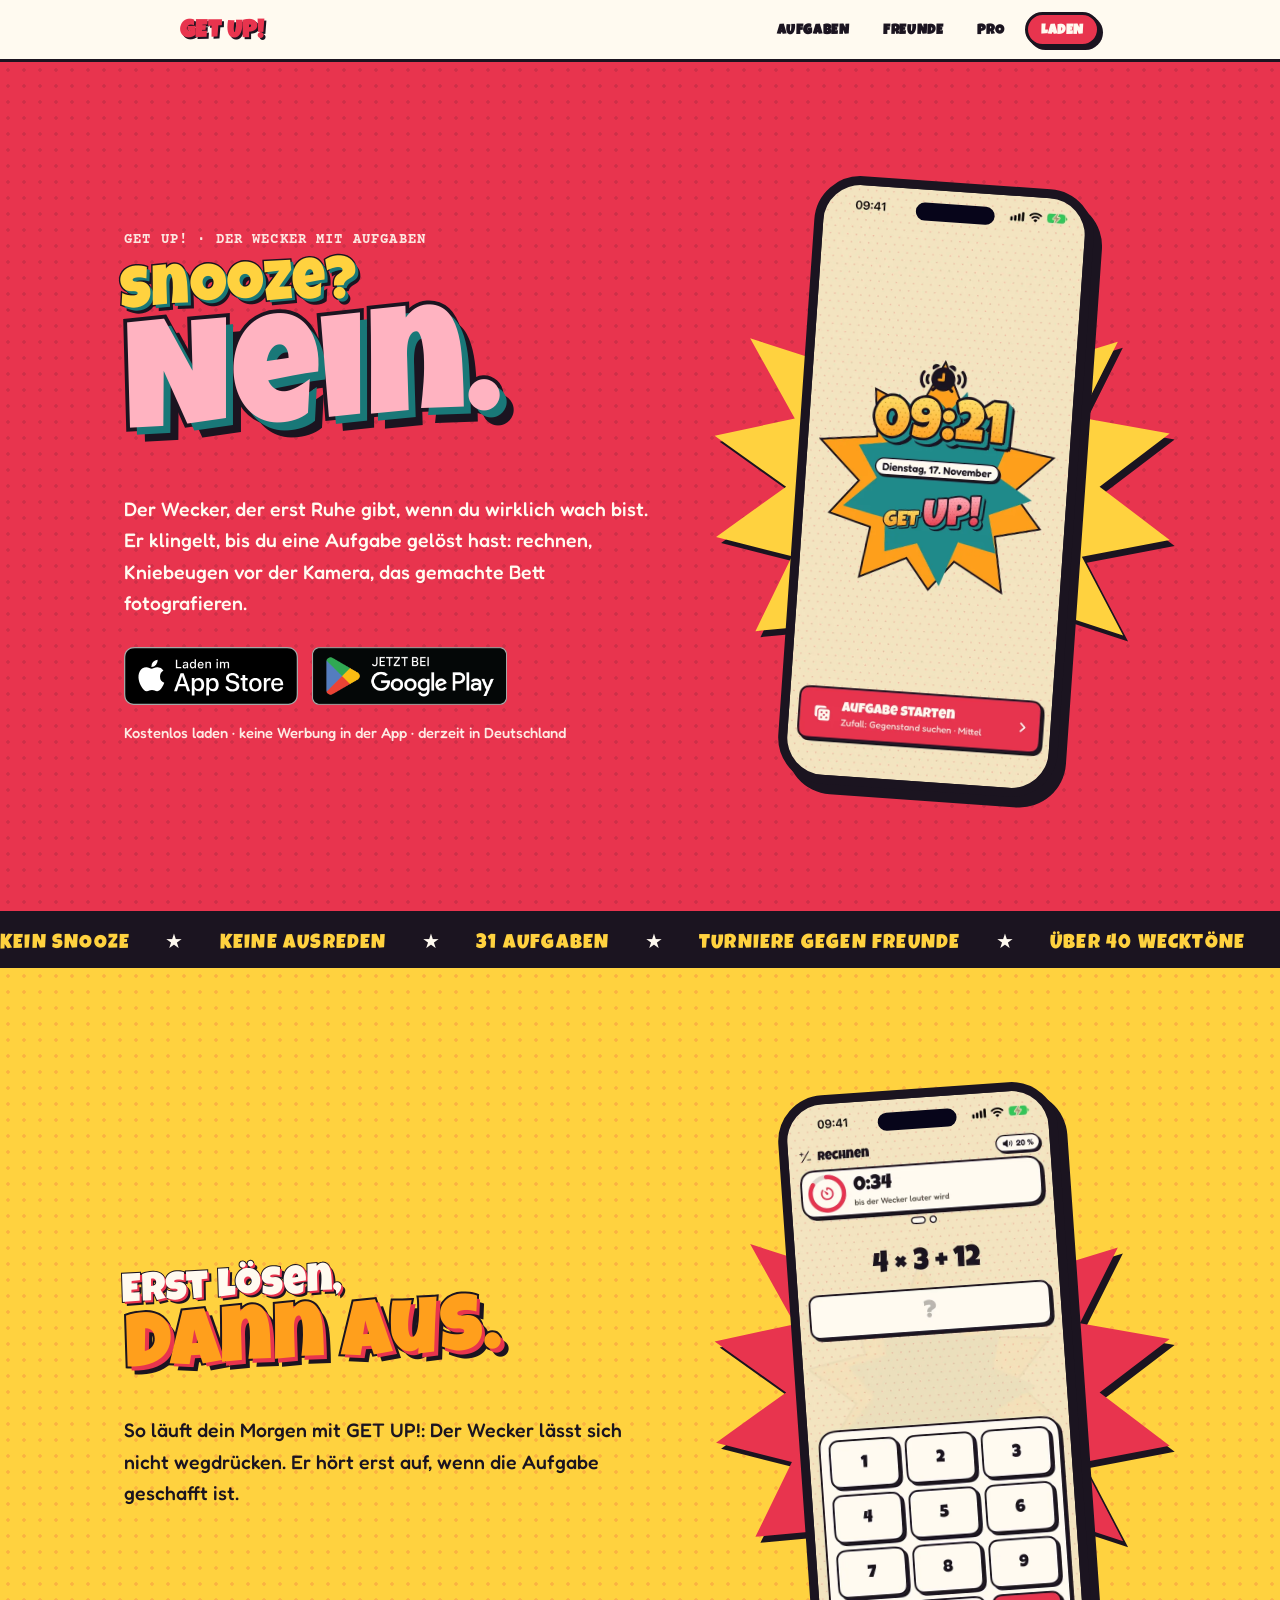
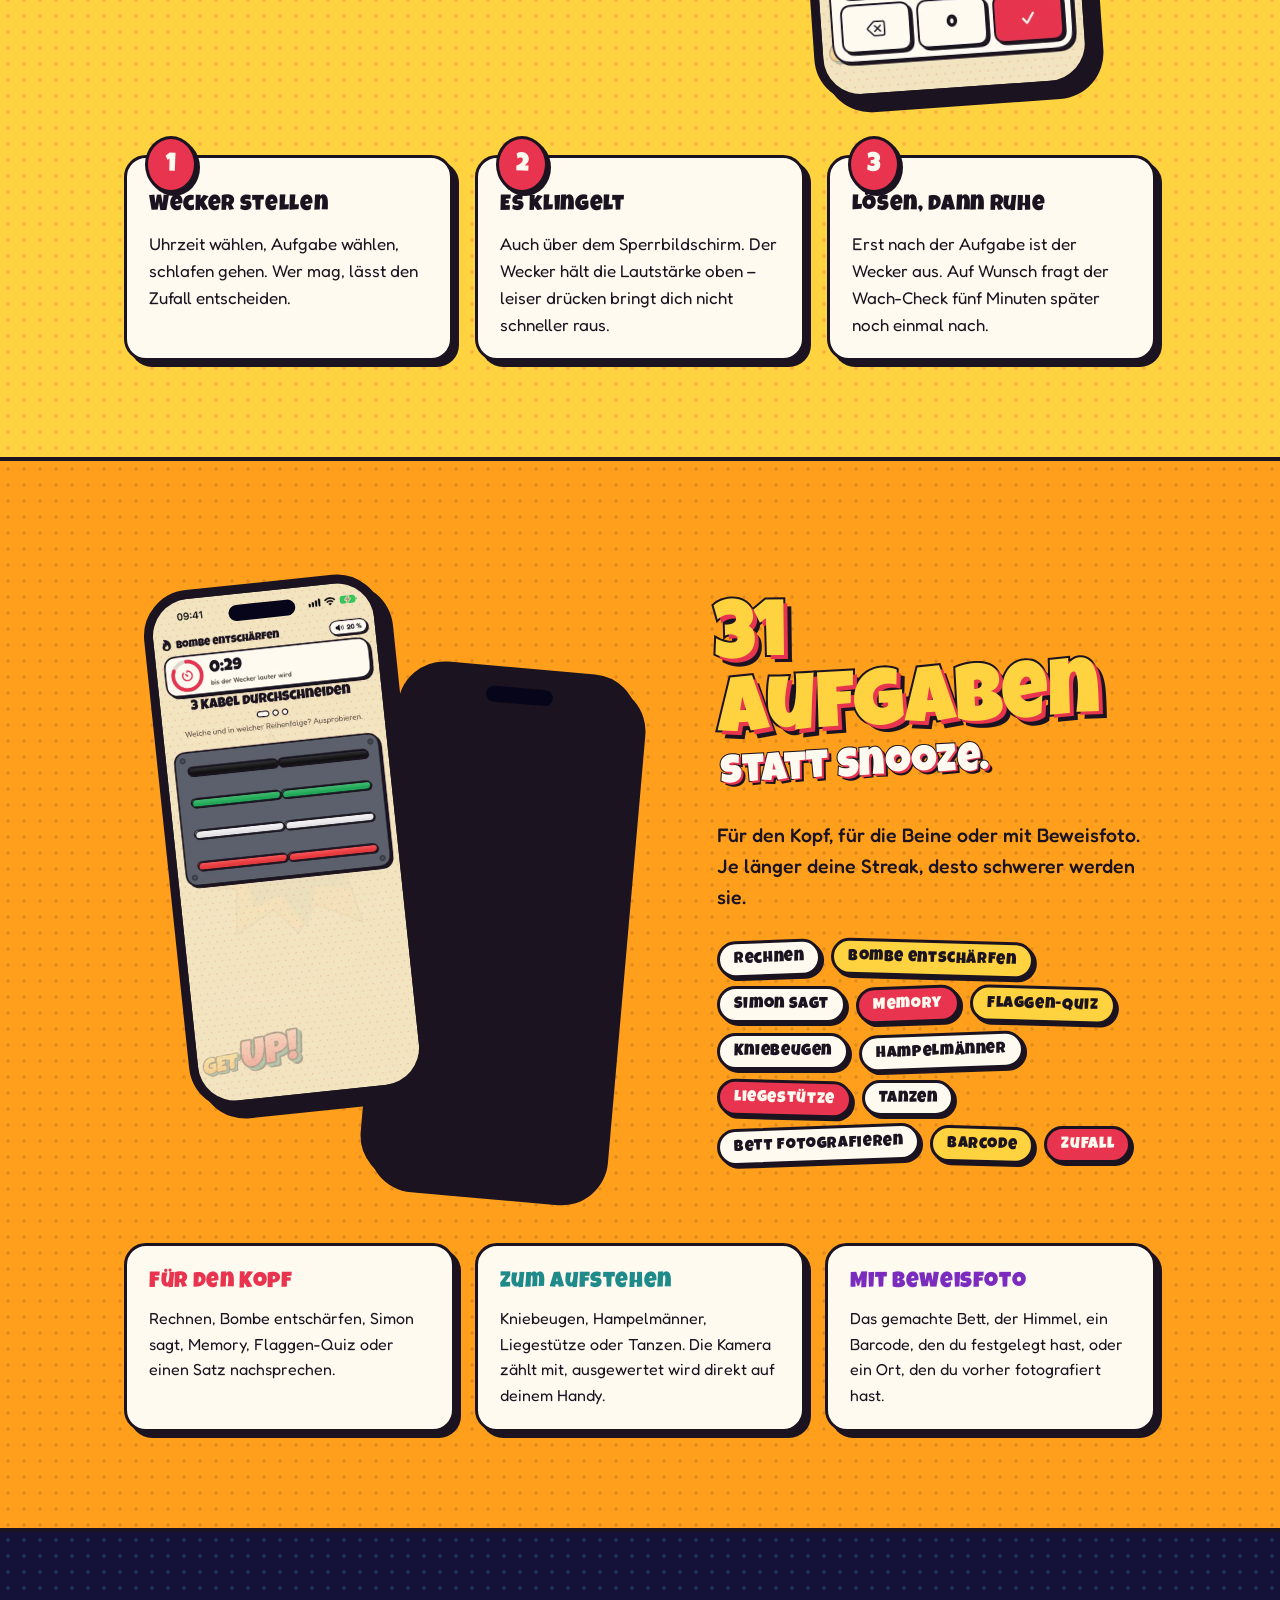
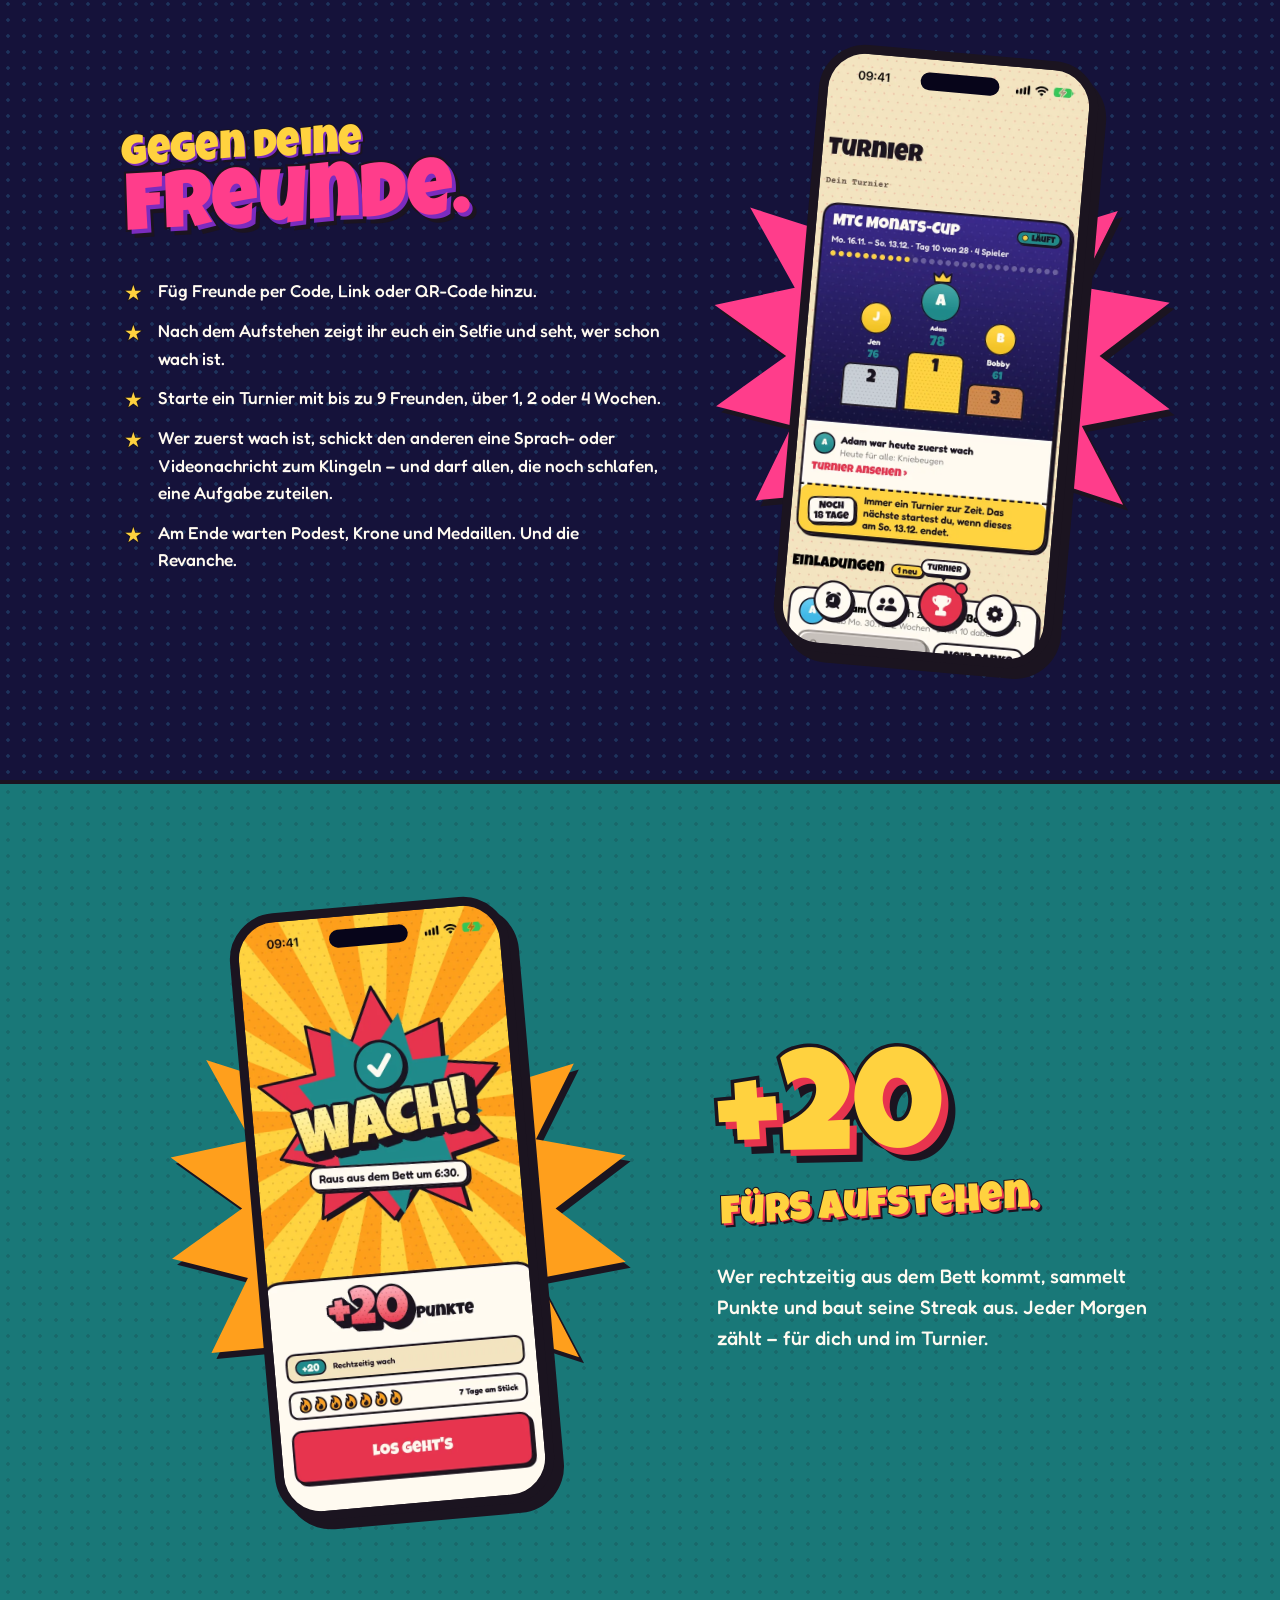
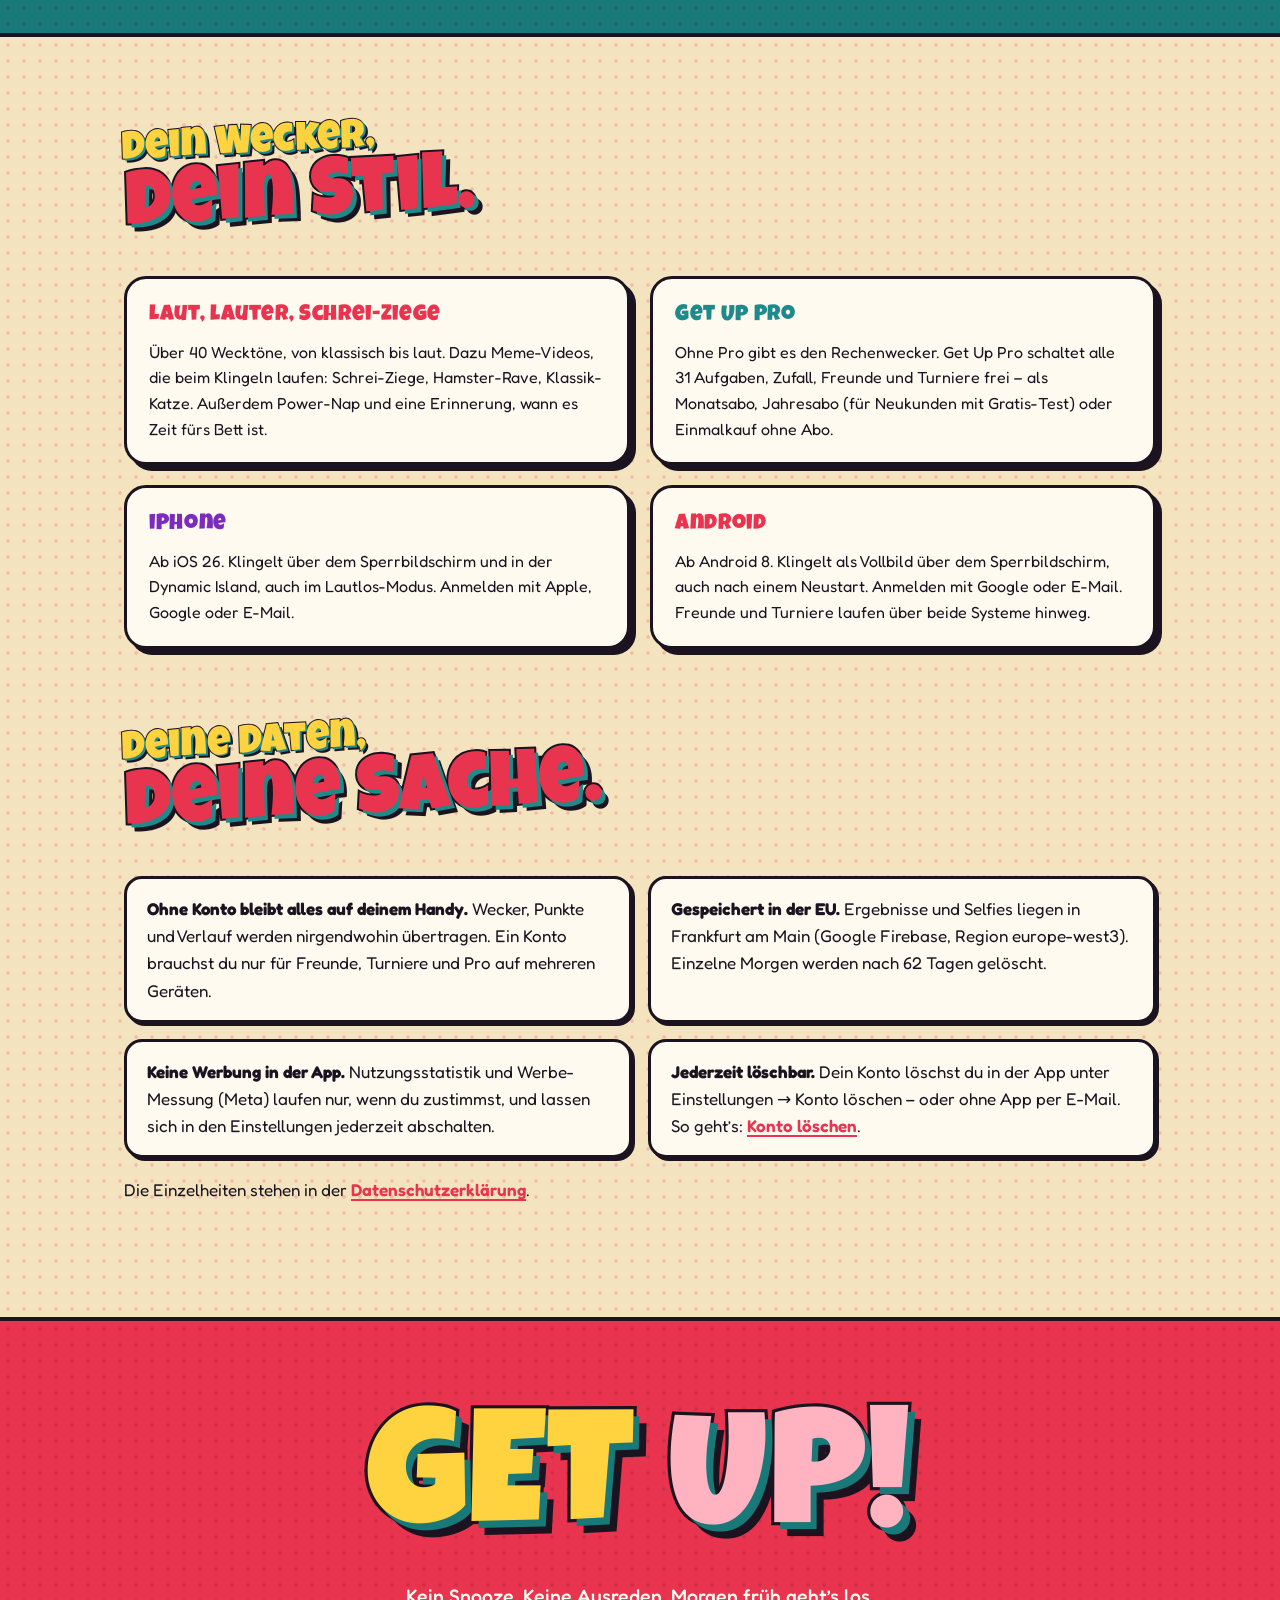
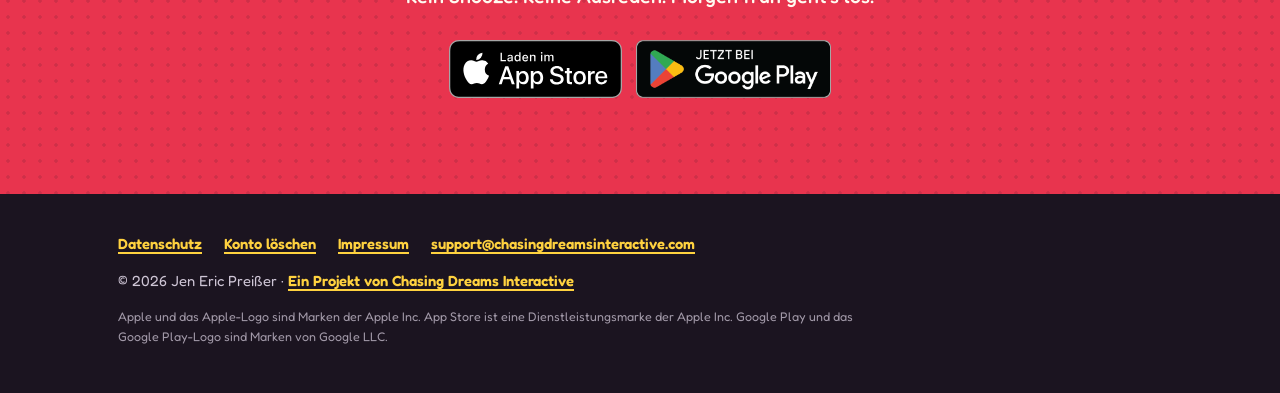
==== commit 5e594530: "Offizielle Badges für App Store und Google Play statt eigener Knöpfe Co-Authored-By: Claude Fable 5." ====
--- a/index.html
+++ b/index.html
@@ -69,12 +69,8 @@
             gel&ouml;st hast: rechnen, Kniebeugen vor der Kamera, das gemachte Bett fotografieren.
           </p>
           <div class="stores">
-            <a class="store store--ios" href="https://apps.apple.com/de/app/id6818147917">
-              <small>F&uuml;rs iPhone im</small><b>App Store</b>
-            </a>
-            <a class="store store--play" href="https://play.google.com/store/apps/details?id=com.jenpreisser.gtfoob">
-              <small>F&uuml;r Android bei</small><b>Google Play</b>
-            </a>
+            <a class="badge badge--ios" href="https://apps.apple.com/de/app/id6818147917"><img src="img/badge-app-store-de.svg" alt="Laden im App Store" width="168" height="56" /></a>
+            <a class="badge badge--play" href="https://play.google.com/store/apps/details?id=com.jenpreisser.gtfoob"><img src="img/badge-google-play-de.png" alt="Jetzt bei Google Play" width="188" height="56" /></a>
           </div>
           <p class="fine">Kostenlos laden &middot; keine Werbung in der App &middot; derzeit in Deutschland</p>
         </div>
@@ -262,12 +258,8 @@
         <p class="lockup reveal">GET <span class="hl">UP!</span></p>
         <p class="lede">Kein Snooze. Keine Ausreden. Morgen fr&uuml;h geht&rsquo;s los.</p>
         <div class="stores stores--center">
-          <a class="store store--ios" href="https://apps.apple.com/de/app/id6818147917">
-            <small>F&uuml;rs iPhone im</small><b>App Store</b>
-          </a>
-          <a class="store store--play" href="https://play.google.com/store/apps/details?id=com.jenpreisser.gtfoob">
-            <small>F&uuml;r Android bei</small><b>Google Play</b>
-          </a>
+          <a class="badge badge--ios" href="https://apps.apple.com/de/app/id6818147917"><img src="img/badge-app-store-de.svg" alt="Laden im App Store" width="168" height="56" /></a>
+          <a class="badge badge--play" href="https://play.google.com/store/apps/details?id=com.jenpreisser.gtfoob"><img src="img/badge-google-play-de.png" alt="Jetzt bei Google Play" width="188" height="56" /></a>
         </div>
       </div>
     </section>
@@ -284,6 +276,8 @@
       </nav>
       <p>&copy; 2026 Jen Eric Prei&szlig;er &middot;
         <a href="https://chasingdreamsinteractive.com/">Ein Projekt von Chasing Dreams Interactive</a></p>
+      <p class="marks">Apple und das Apple-Logo sind Marken der Apple Inc. App Store ist eine Dienstleistungsmarke der
+        Apple Inc. Google Play und das Google Play-Logo sind Marken von Google LLC.</p>
     </div>
   </footer>
 
--- a/app.css
+++ b/app.css
@@ -273,22 +273,13 @@
 .panel .lede { font-size: 1.22rem; font-weight: 500; max-width: 34rem; }
 .fine { font-size: .92rem; font-weight: 500; opacity: .92; margin: 16px 0 0; }
 
-/* Store-Knöpfe */
-.stores { display: flex; flex-wrap: wrap; gap: 14px; margin: 28px 0 0; }
-.store {
-  display: inline-grid; gap: 3px; min-width: 11.5rem;
-  padding: 12px 22px 9px; border: 3px solid var(--k-ink); border-radius: 18px;
-  background: var(--k-cream); color: var(--k-ink); text-decoration: none;
-  box-shadow: 6px 6px 0 var(--k-ink);
-  transition: transform .1s, box-shadow .1s;
-}
-.store small { font-family: var(--font-mono); font-size: .72rem; letter-spacing: .08em; text-transform: uppercase; color: inherit; }
-.store b { font-family: var(--font-display); font-weight: 400; font-size: 1.55rem; letter-spacing: .03em; line-height: 1; }
-.store:hover { color: var(--k-ink); transform: translate(-2px, -2px); box-shadow: 8px 8px 0 var(--k-ink); }
-.store:active { transform: translate(6px, 6px); box-shadow: none; }
-.store--ios, .is-android .store--play { background: var(--k-yellow); }
-.is-android .store--ios { background: var(--k-cream); }
-.is-android .store--play { order: -1; }
+/* Store-Badges: die offiziellen Grafiken von Apple und Google, unverändert */
+.stores { display: flex; flex-wrap: wrap; gap: 14px; margin: 28px 0 0; align-items: center; }
+.badge { display: inline-block; line-height: 0; border-radius: 10px; transition: transform .12s; }
+.badge img { display: block; height: clamp(46px, 12.5vw, 58px); width: auto; }
+.badge:hover { transform: translateY(-3px) scale(1.03); }
+.badge:active { transform: none; }
+.is-android .badge--play { order: -1; }
 .stores--center { justify-content: center; }
 
 /* Handy mit App-Bildschirm vor einem Knall-Stern */
@@ -417,6 +408,7 @@
 .site-foot a { color: var(--k-yellow); }
 .site-foot a:hover { color: var(--k-cream); }
 .site-foot p { margin: 0; color: inherit; }
+.site-foot .marks { font-size: .78rem; opacity: .75; max-width: 46rem; }
 
 /* Einblenden beim Scrollen – nur wenn JavaScript läuft */
 .js .reveal { opacity: 0; transform: translateY(26px); transition: opacity .5s ease, transform .5s cubic-bezier(.2, .9, .3, 1.3); }
@@ -448,12 +440,11 @@
   nav.legal-tabs { margin-left: 0; }
   .hero-visual img { max-width: 210px; }
   .panel > .inner { padding: 58px 18px; }
-  .store { flex: 1 1 100%; }
 }
 
 @media (prefers-reduced-motion: reduce) {
   html { scroll-behavior: auto; }
-  .btn, .store, nav.legal-tabs a, nav.jump a.cta { transition: none; }
+  .btn, .badge, nav.legal-tabs a, nav.jump a.cta { transition: none; }
   .burst i, .phone--ring, .ticker .track { animation: none; }
   .js .reveal, .js .pop.reveal { opacity: 1; transform: none; transition: none; }
   .js .pop.reveal { transform: rotate(-3deg); }
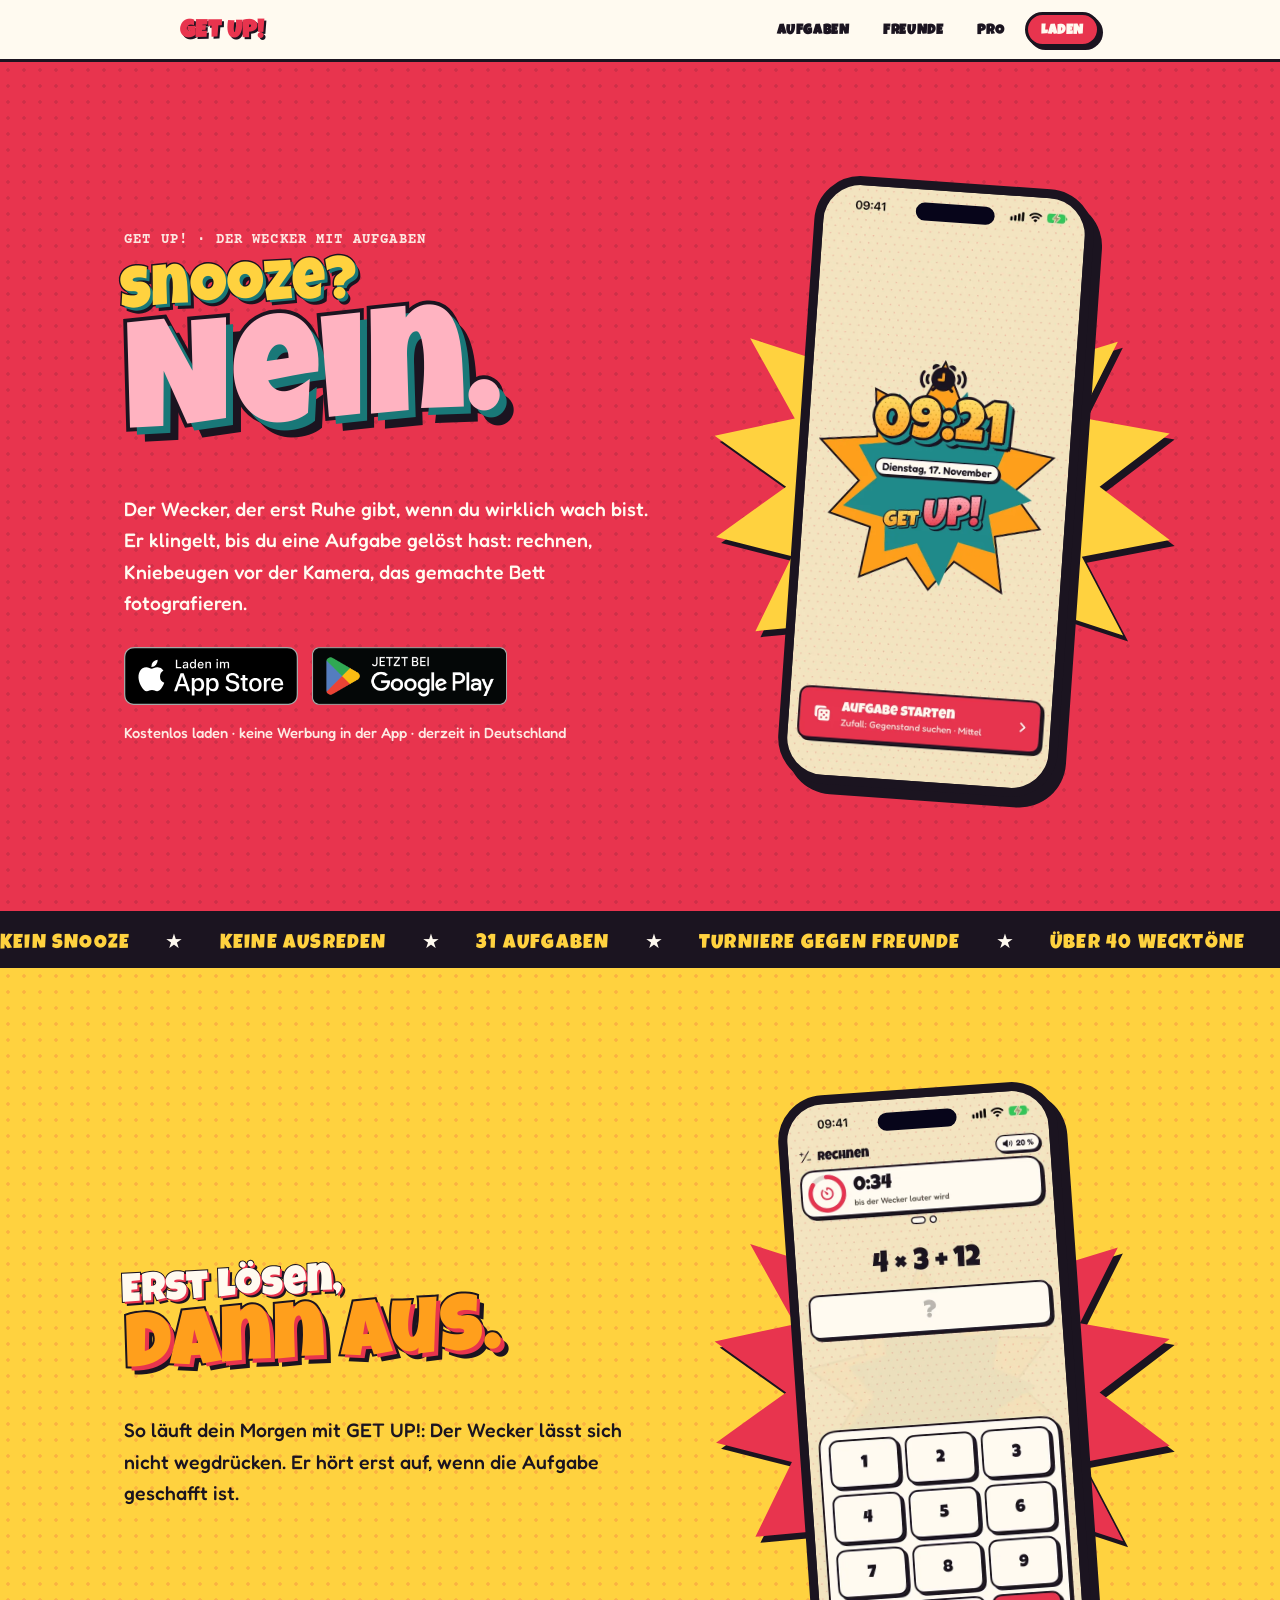
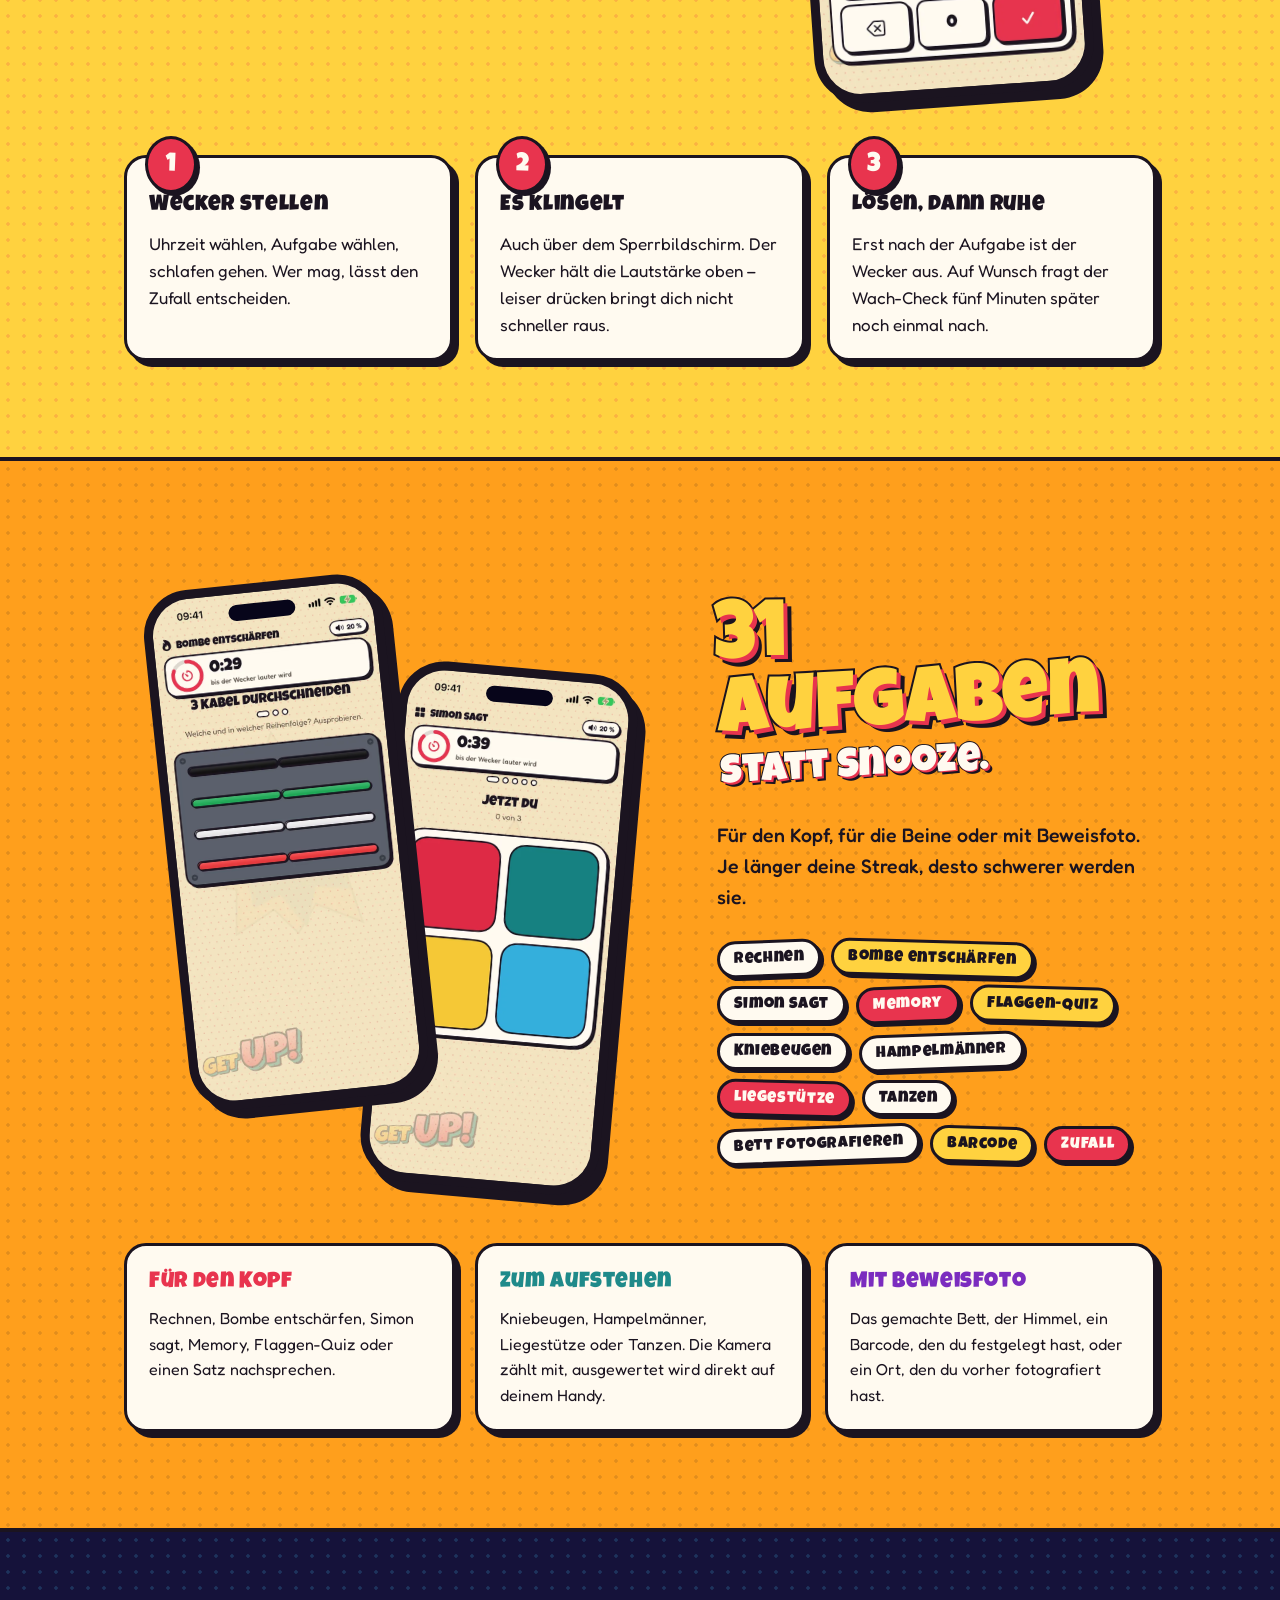
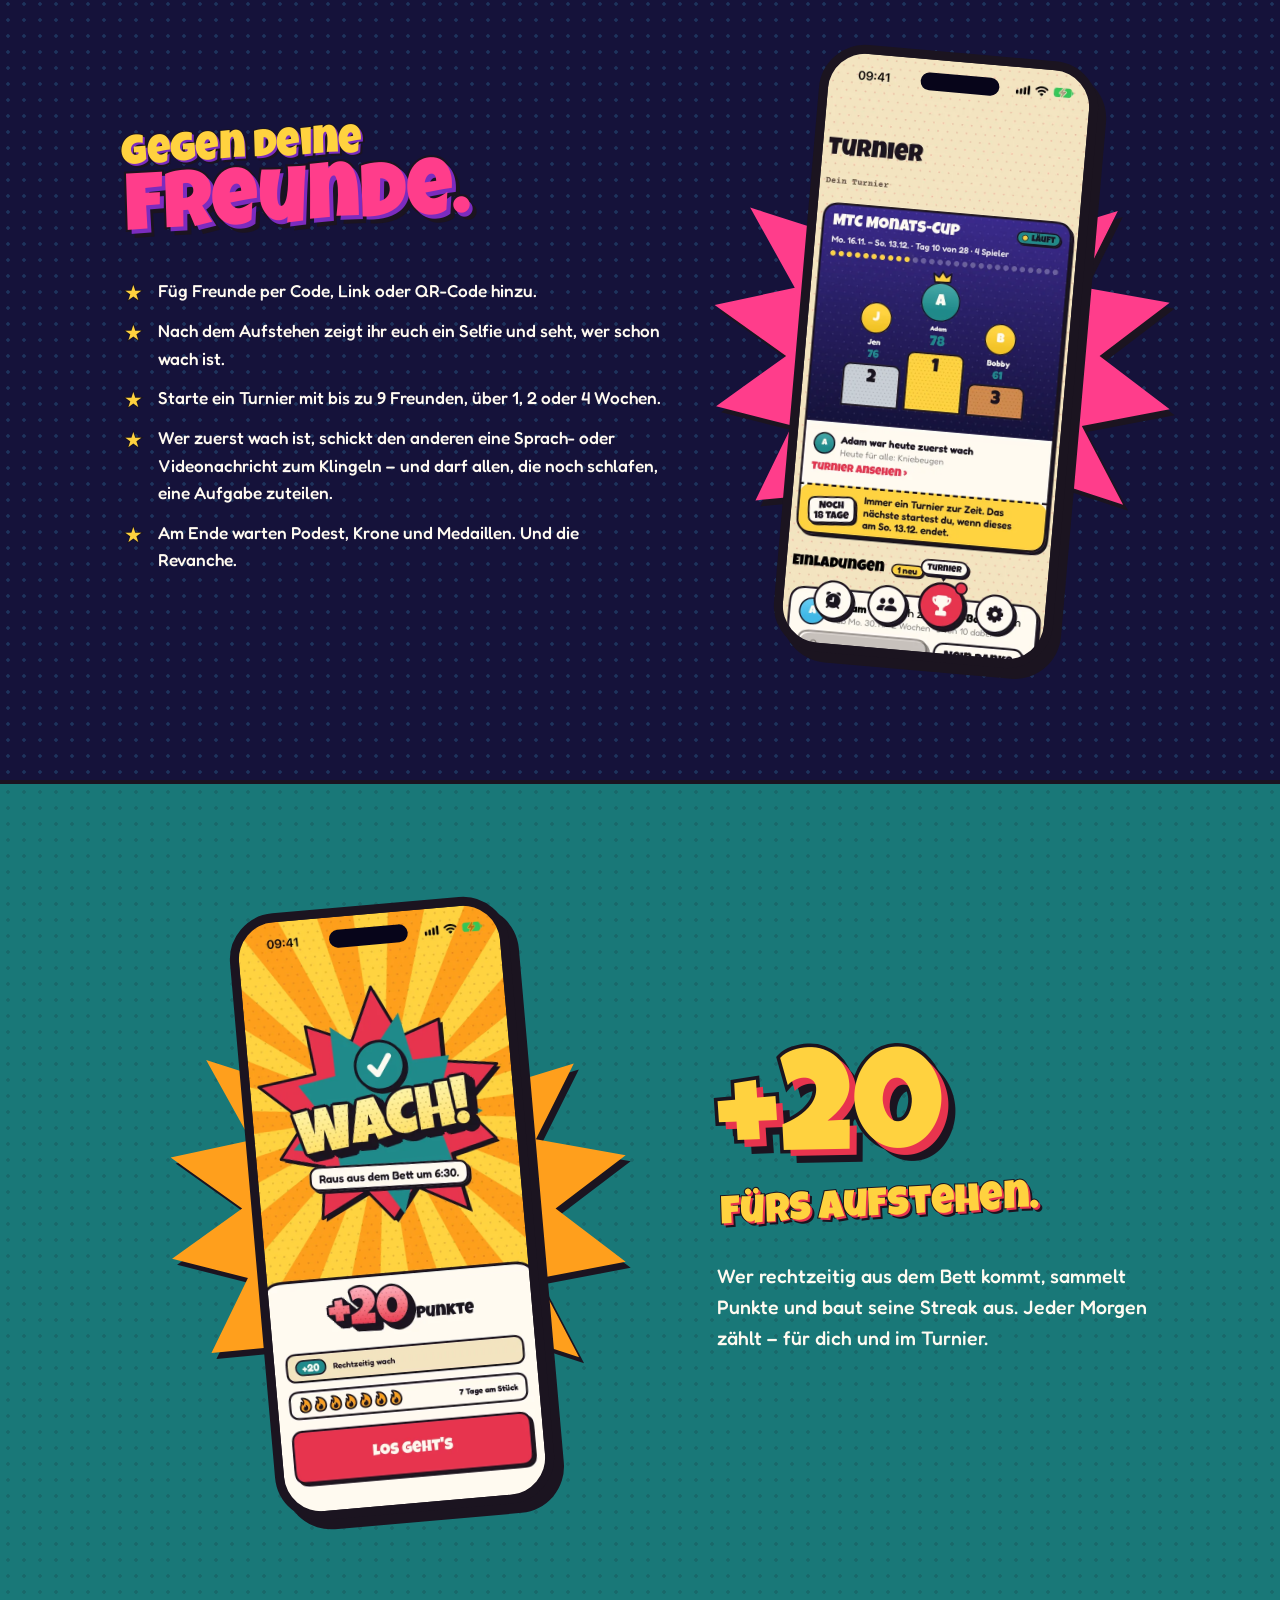
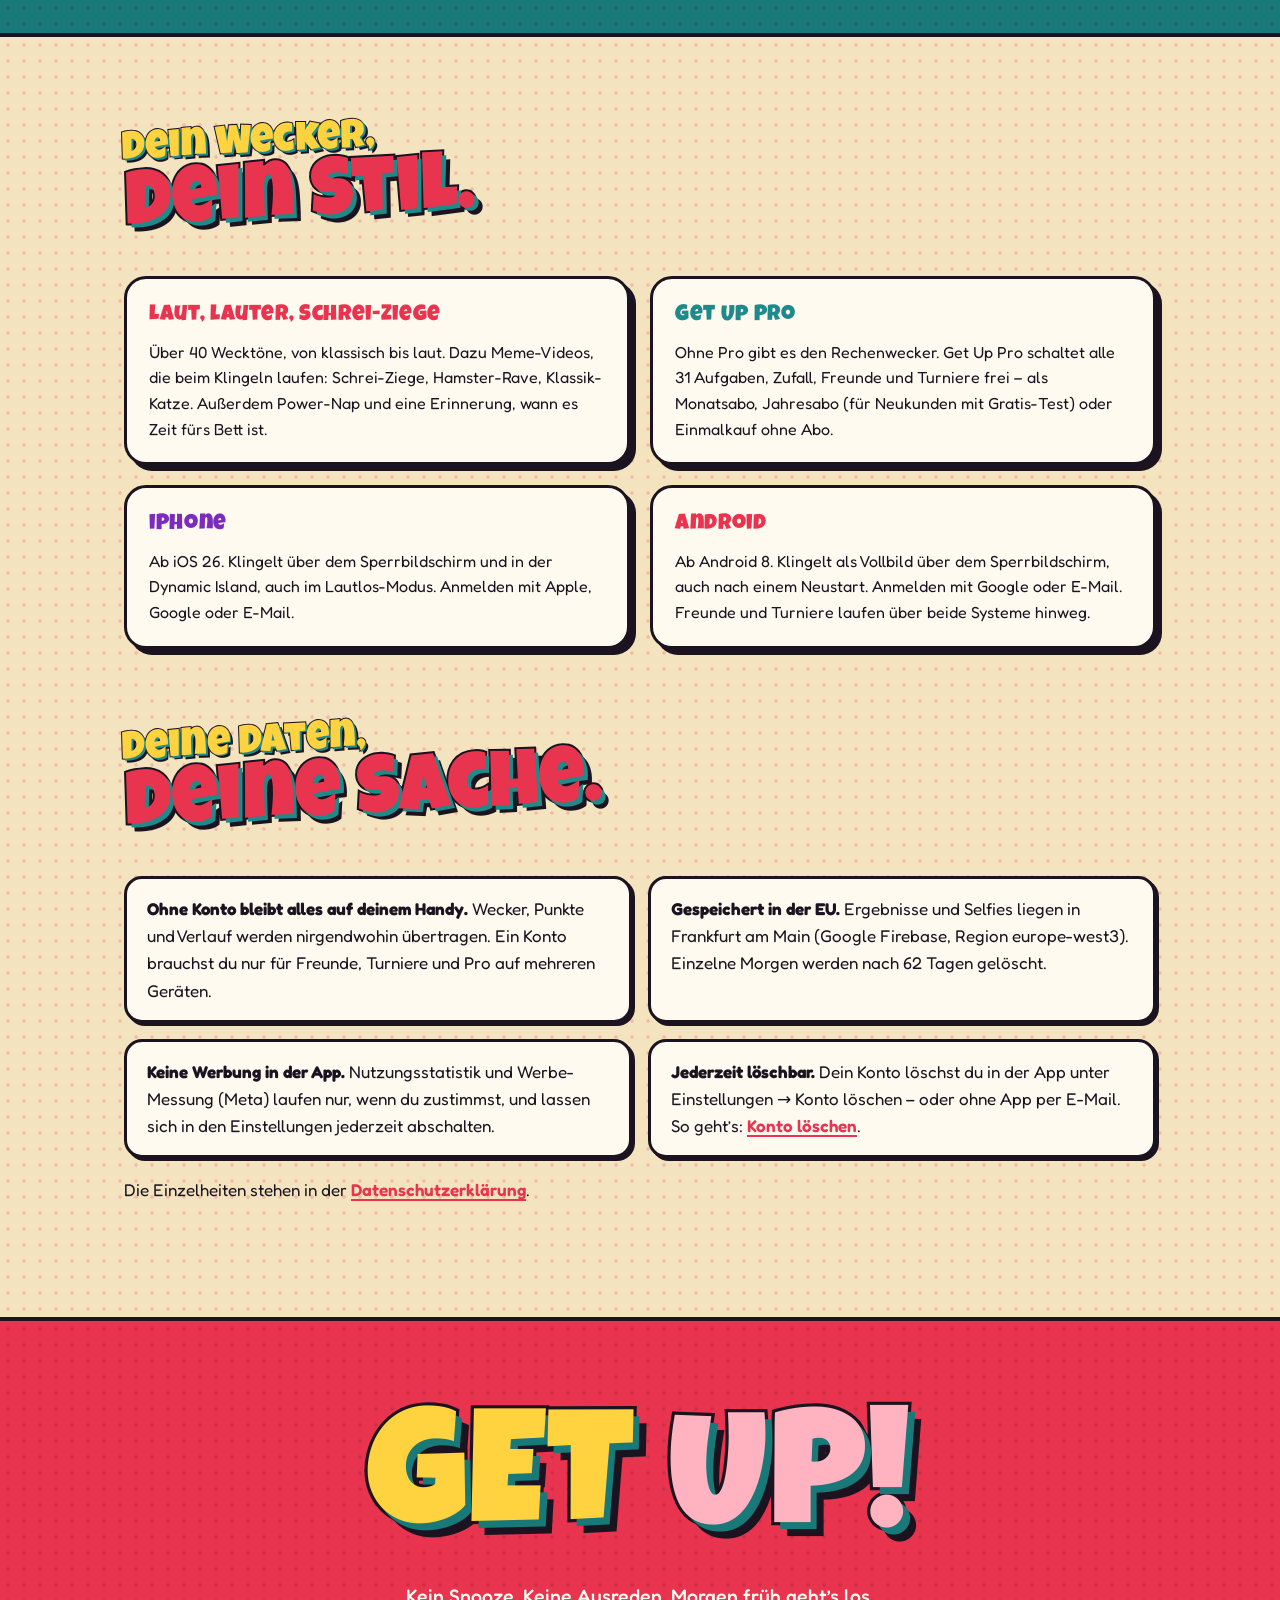
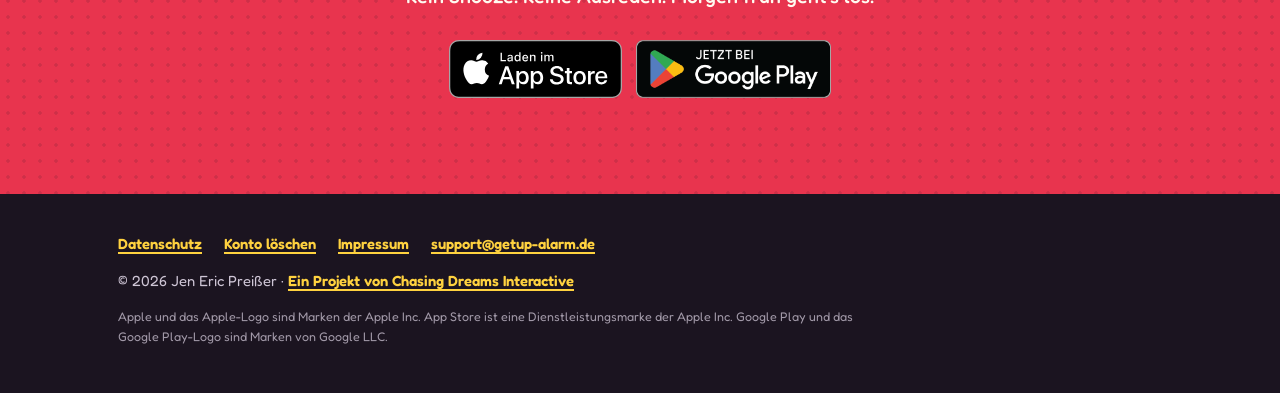
==== commit 164961ef: "Support-Adresse support@getup-alarm.de auf allen Seiten Co-Authored-By: Claude Opus 5.5 <noreply@ant" ====
--- a/index.html
+++ b/index.html
@@ -272,7 +272,7 @@
         <a href="privacy.html">Datenschutz</a>
         <a href="delete.html">Konto l&ouml;schen</a>
         <a href="impressum.html">Impressum</a>
-        <a href="mailto:support@chasingdreamsinteractive.com">support@chasingdreamsinteractive.com</a>
+        <a href="mailto:support@getup-alarm.de">support@getup-alarm.de</a>
       </nav>
       <p>&copy; 2026 Jen Eric Prei&szlig;er &middot;
         <a href="https://chasingdreamsinteractive.com/">Ein Projekt von Chasing Dreams Interactive</a></p>
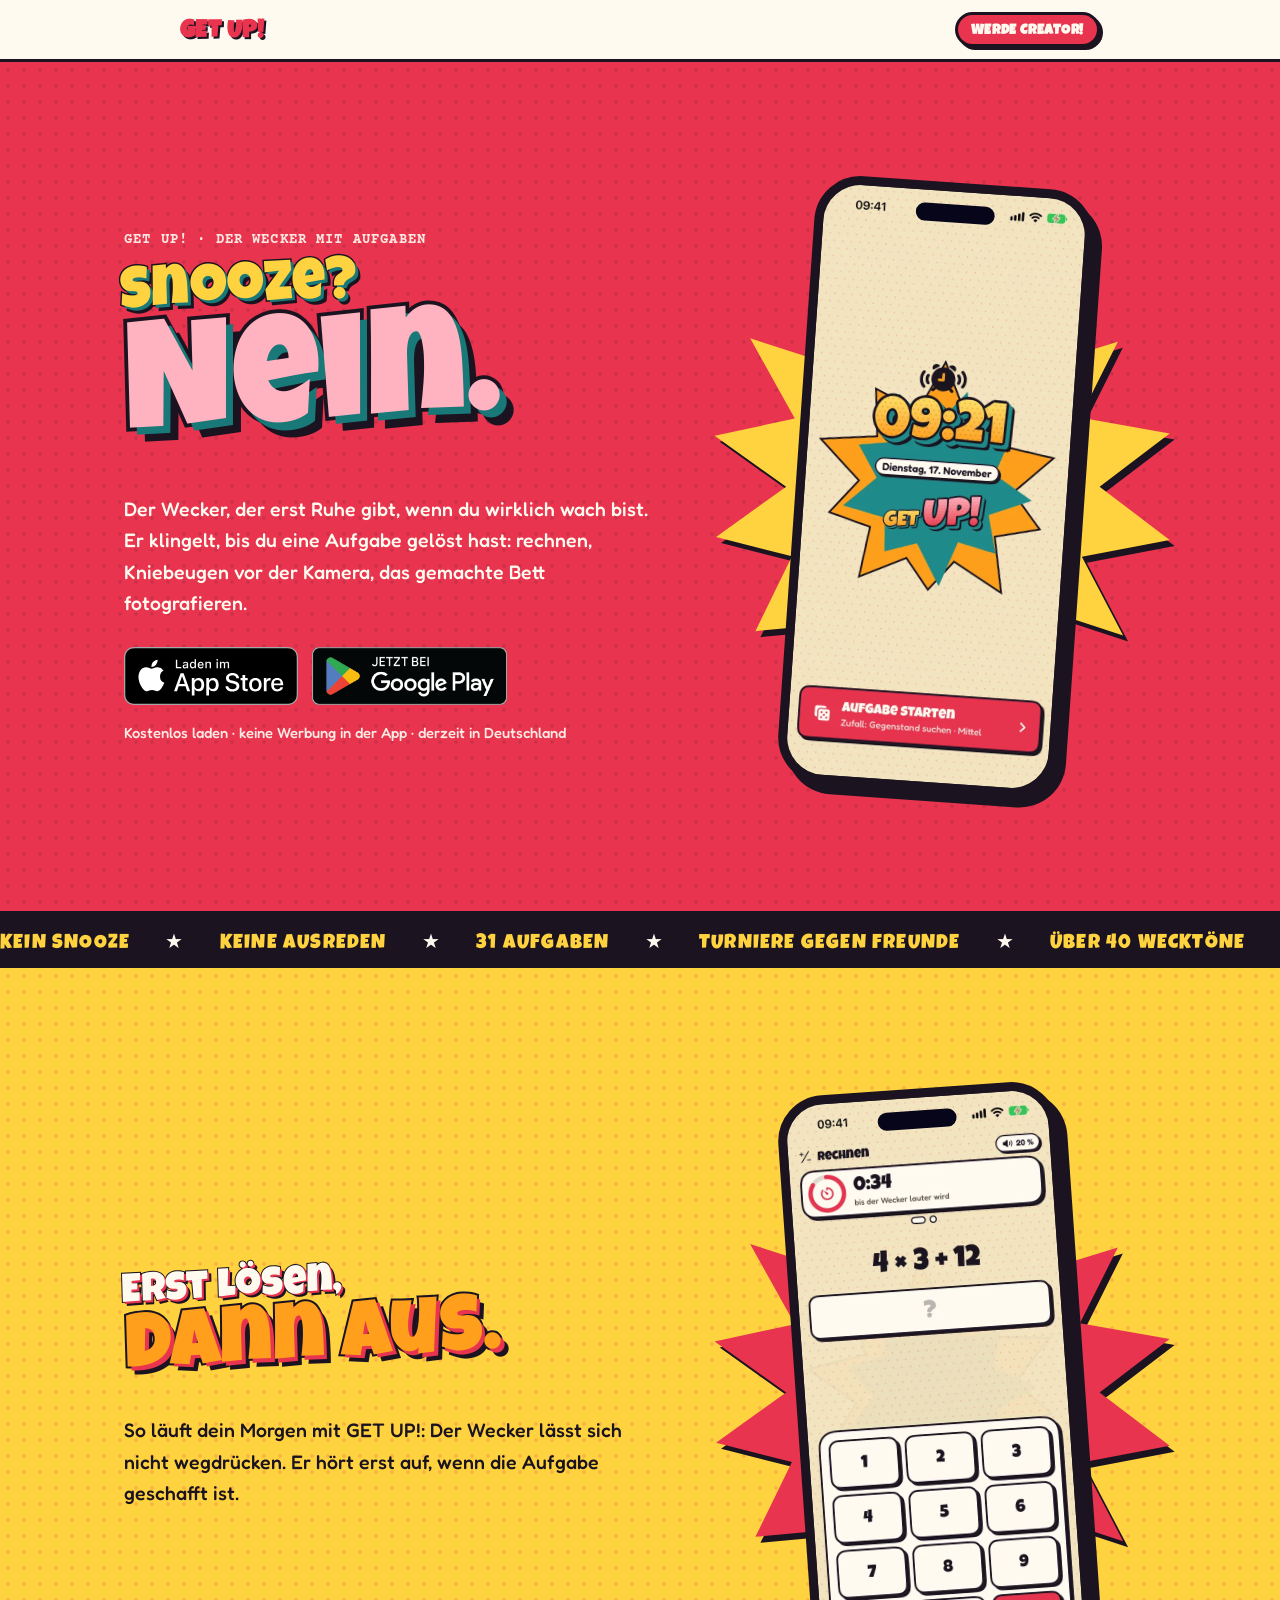
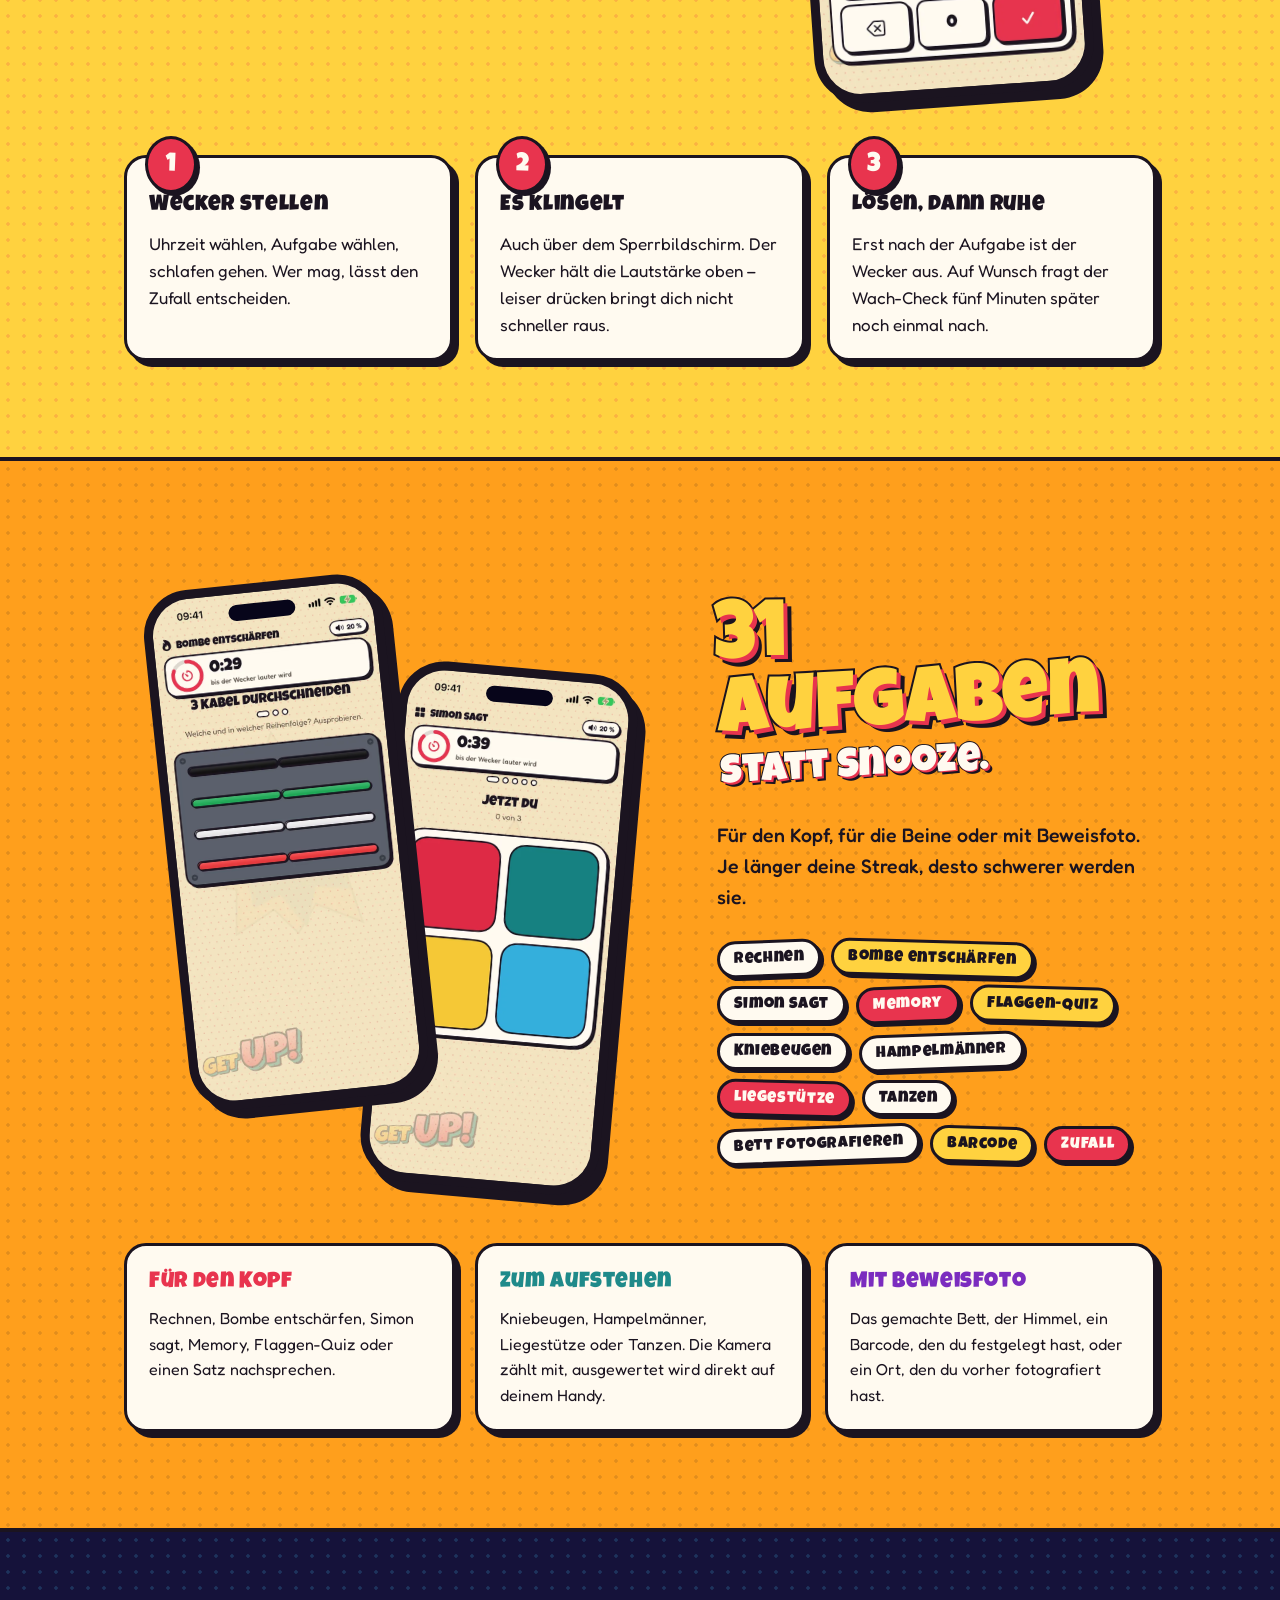
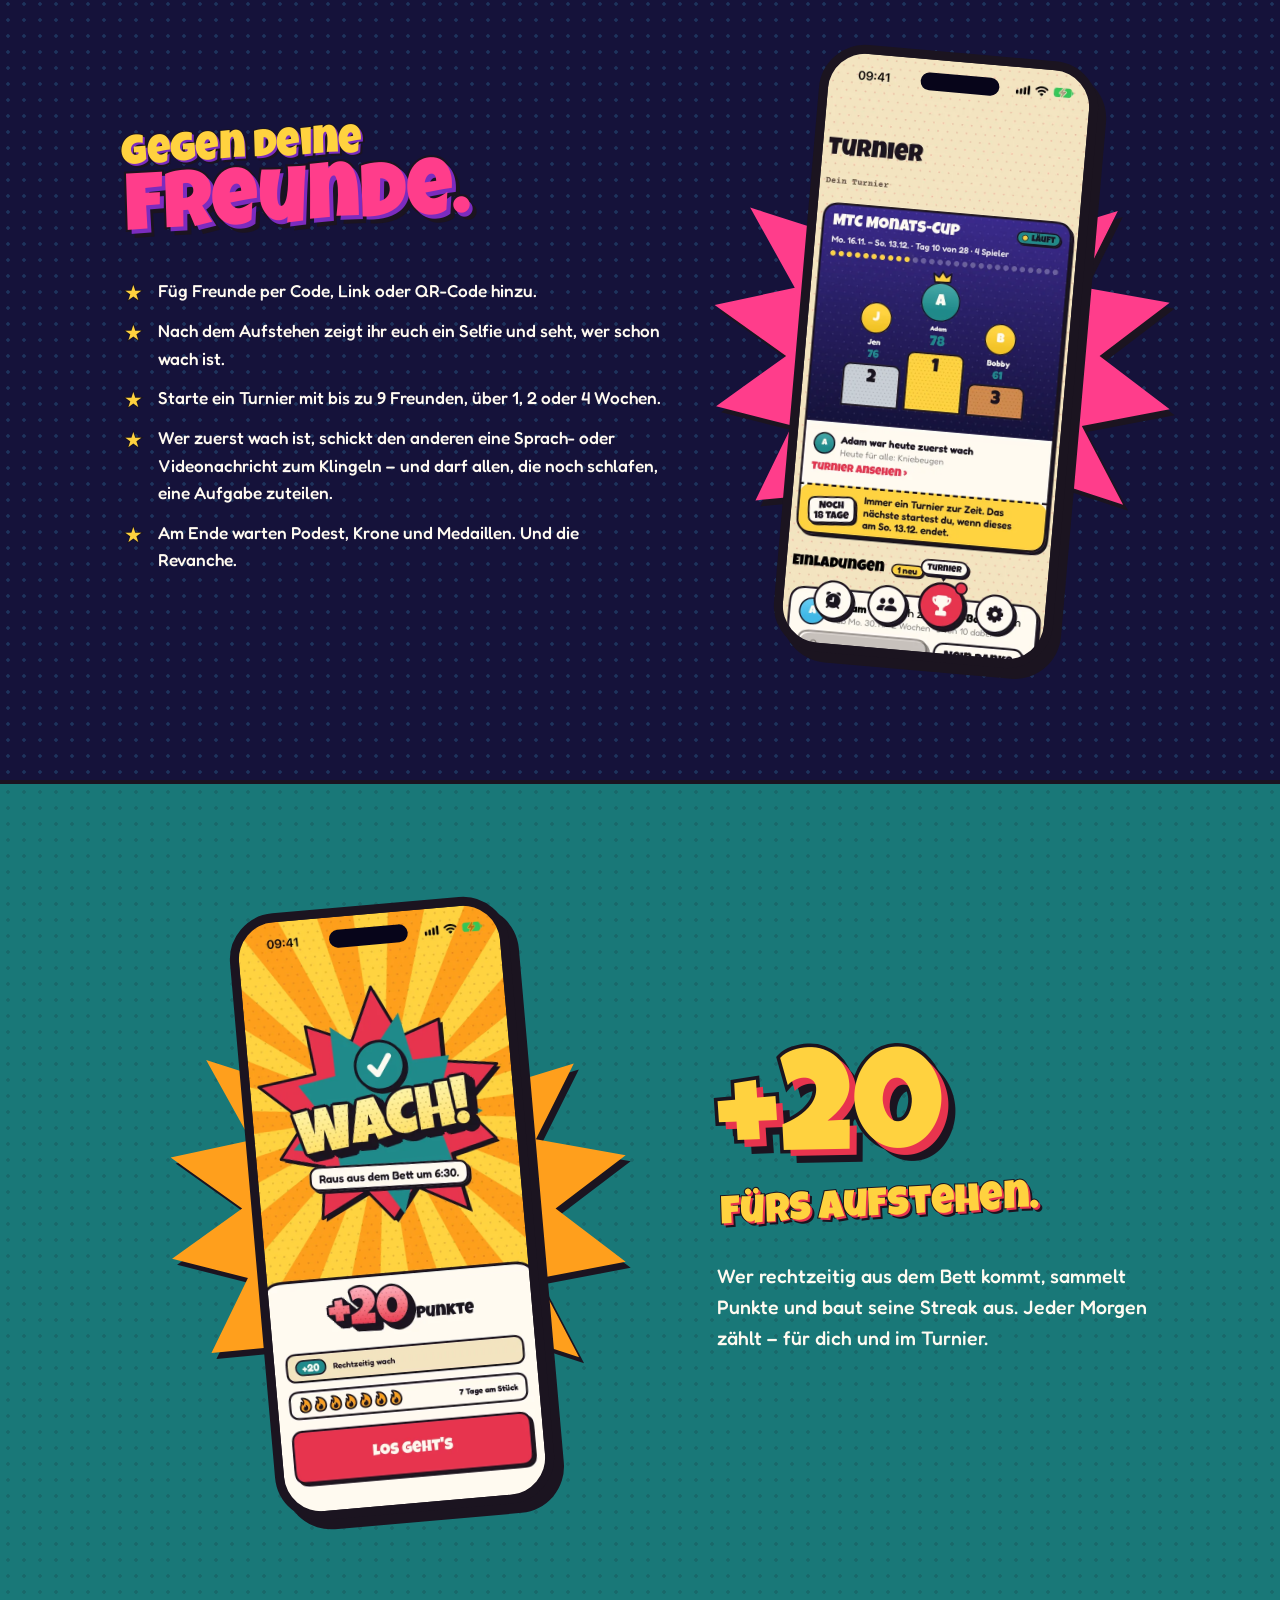
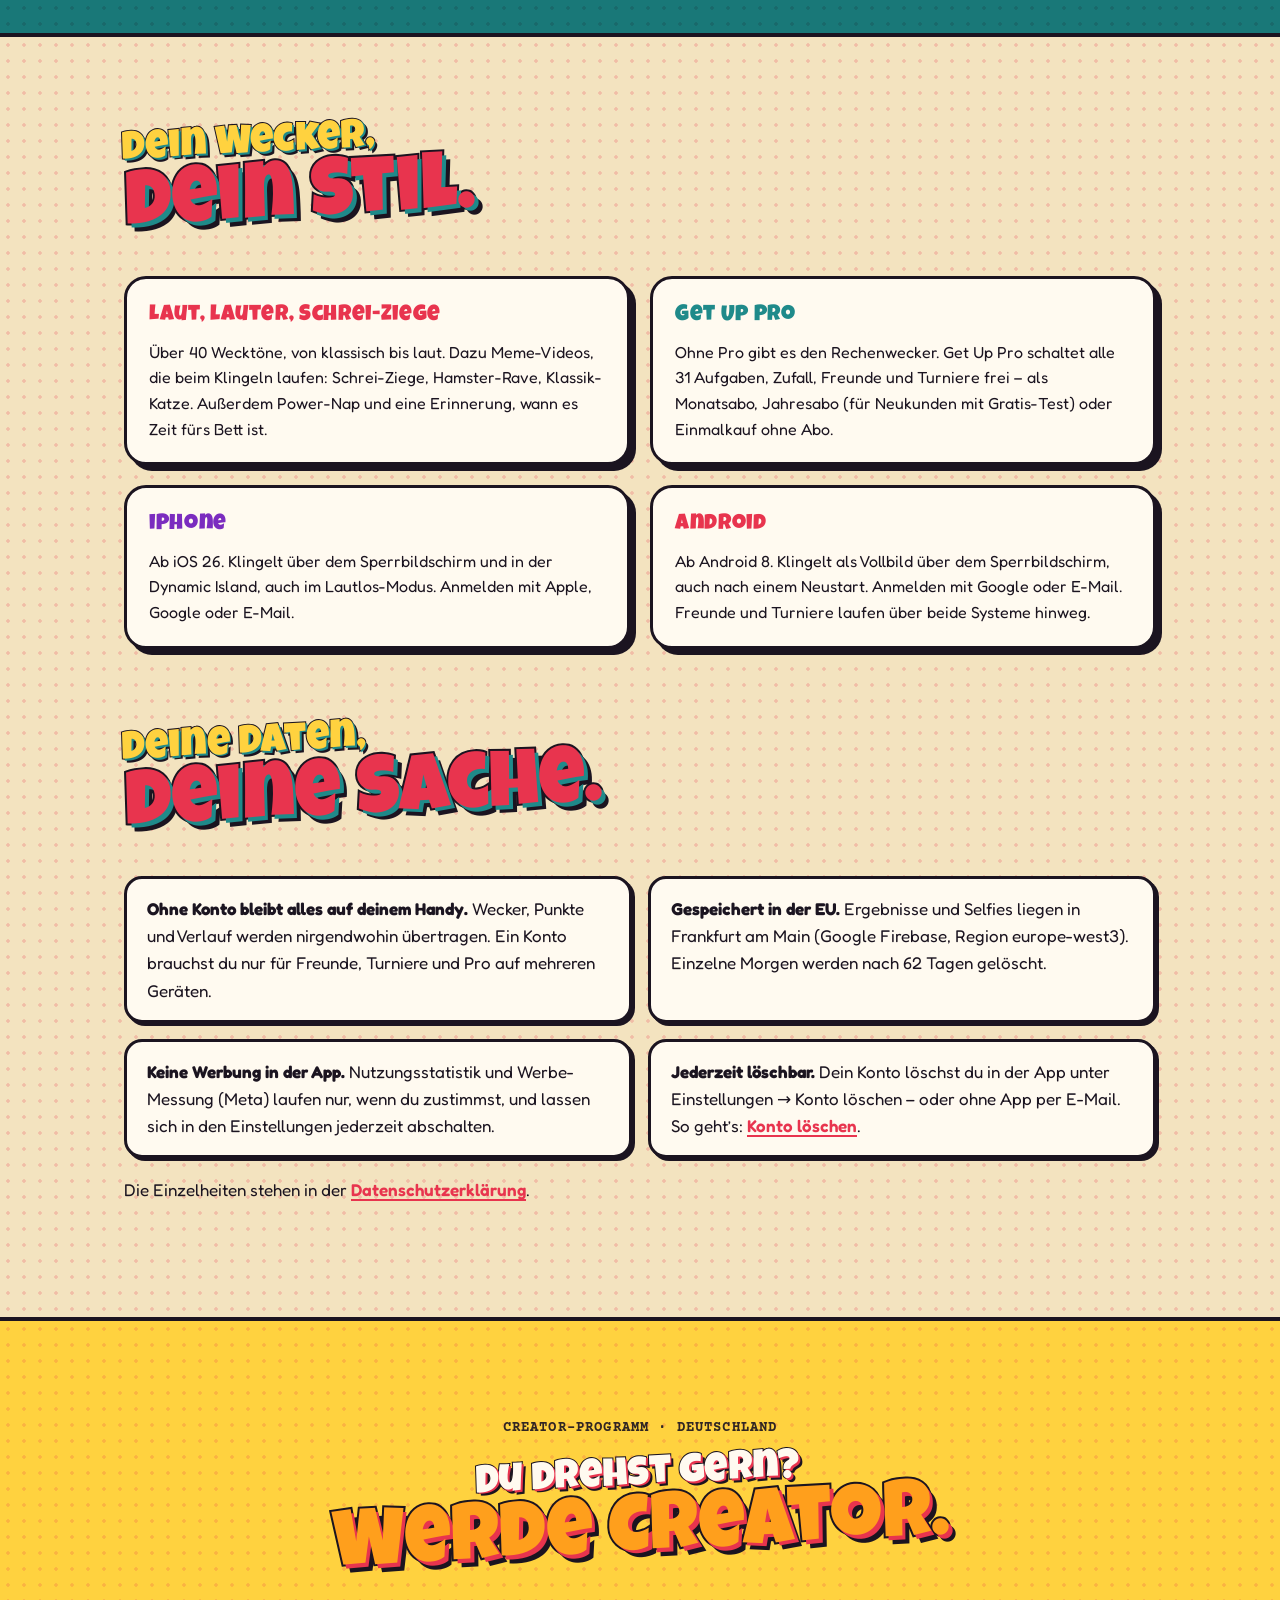
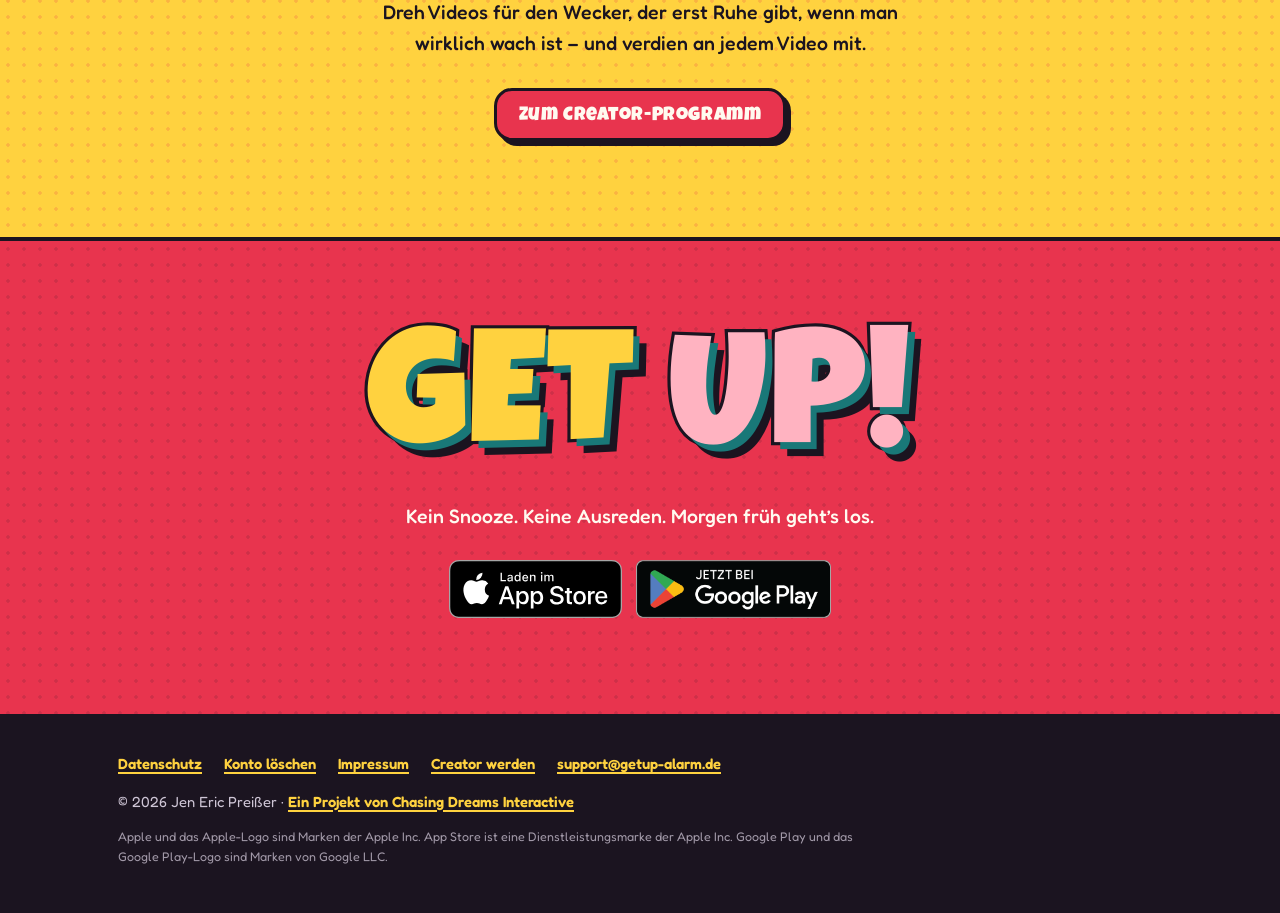
==== commit 35771993: "Creator-Seite /partner mit Bewerbungs-Pop-up Inhalt aus den Folien „Das Programm“ und „Mach mit“ des" ====
--- a/index.html
+++ b/index.html
@@ -47,11 +47,8 @@
   <header class="bar">
     <div class="inner">
       <a class="home" href="./">GET UP!</a>
-      <nav class="jump" aria-label="Auf dieser Seite">
-        <a href="#aufgaben">AUFGABEN</a>
-        <a href="#freunde">FREUNDE</a>
-        <a href="#pro">PRO</a>
-        <a class="cta" href="#laden">LADEN</a>
+      <nav class="jump" aria-label="Creator-Programm">
+        <a class="cta" href="partner.html">WERDE CREATOR!</a>
       </nav>
     </div>
   </header>
@@ -252,6 +249,17 @@
       </div>
     </section>
 
+    <!-- Hinweis aufs Creator-Programm, Text aus dem Creator-Playbook -->
+    <section class="panel panel--yellow creator-teaser final">
+      <div class="inner">
+        <p class="kicker">Creator-Programm &middot; Deutschland</p>
+        <h2 class="pop pop--center reveal"><span class="pop-sm">Du drehst gern?</span><span class="pop-lg">Werde Creator.</span></h2>
+        <p class="lede">Dreh Videos f&uuml;r den Wecker, der erst Ruhe gibt, wenn man wirklich wach ist &ndash; und verdien an
+          jedem Video mit.</p>
+        <p style="margin: 28px 0 0;"><a class="btn" href="partner.html">Zum Creator-Programm</a></p>
+      </div>
+    </section>
+
     <!-- 7 · Laden -->
     <section class="panel panel--cherry final" id="laden">
       <div class="inner">
@@ -272,6 +280,7 @@
         <a href="privacy.html">Datenschutz</a>
         <a href="delete.html">Konto l&ouml;schen</a>
         <a href="impressum.html">Impressum</a>
+        <a href="partner.html">Creator werden</a>
         <a href="mailto:support@getup-alarm.de">support@getup-alarm.de</a>
       </nav>
       <p>&copy; 2026 Jen Eric Prei&szlig;er &middot;
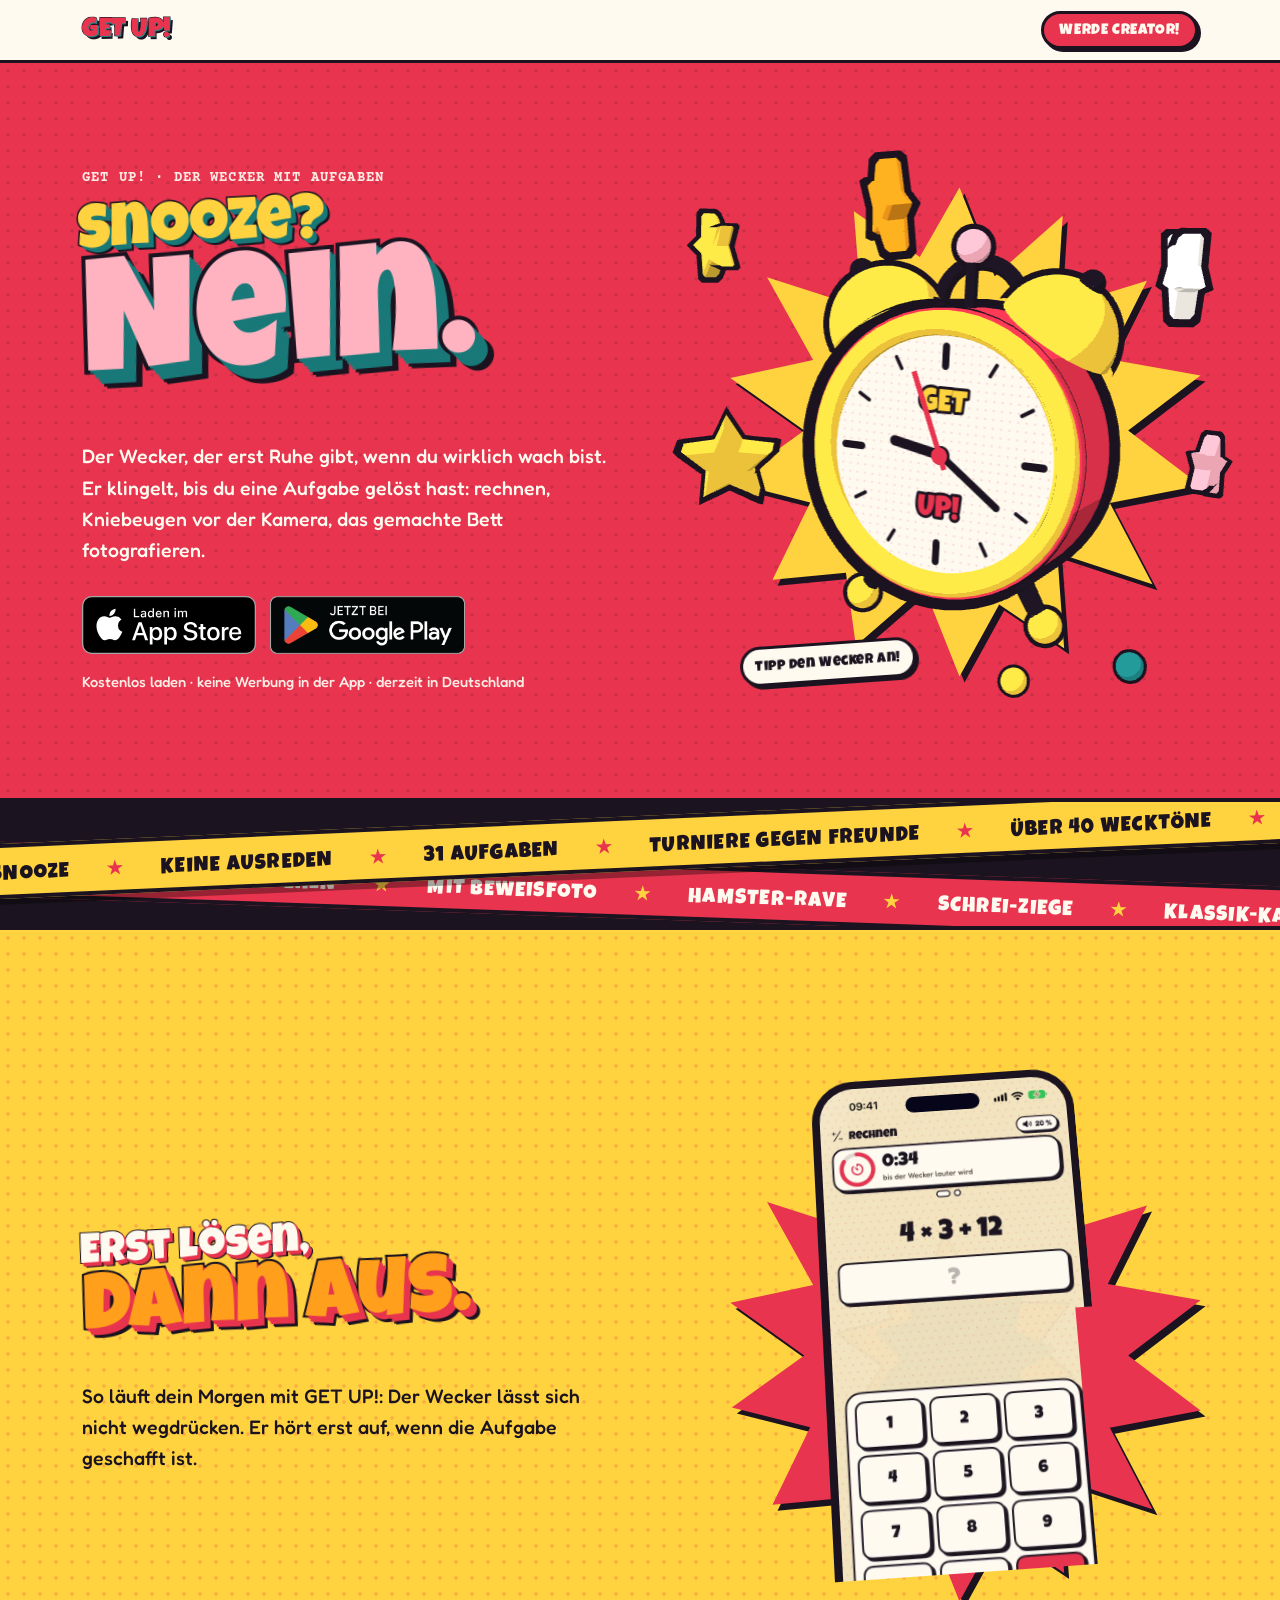
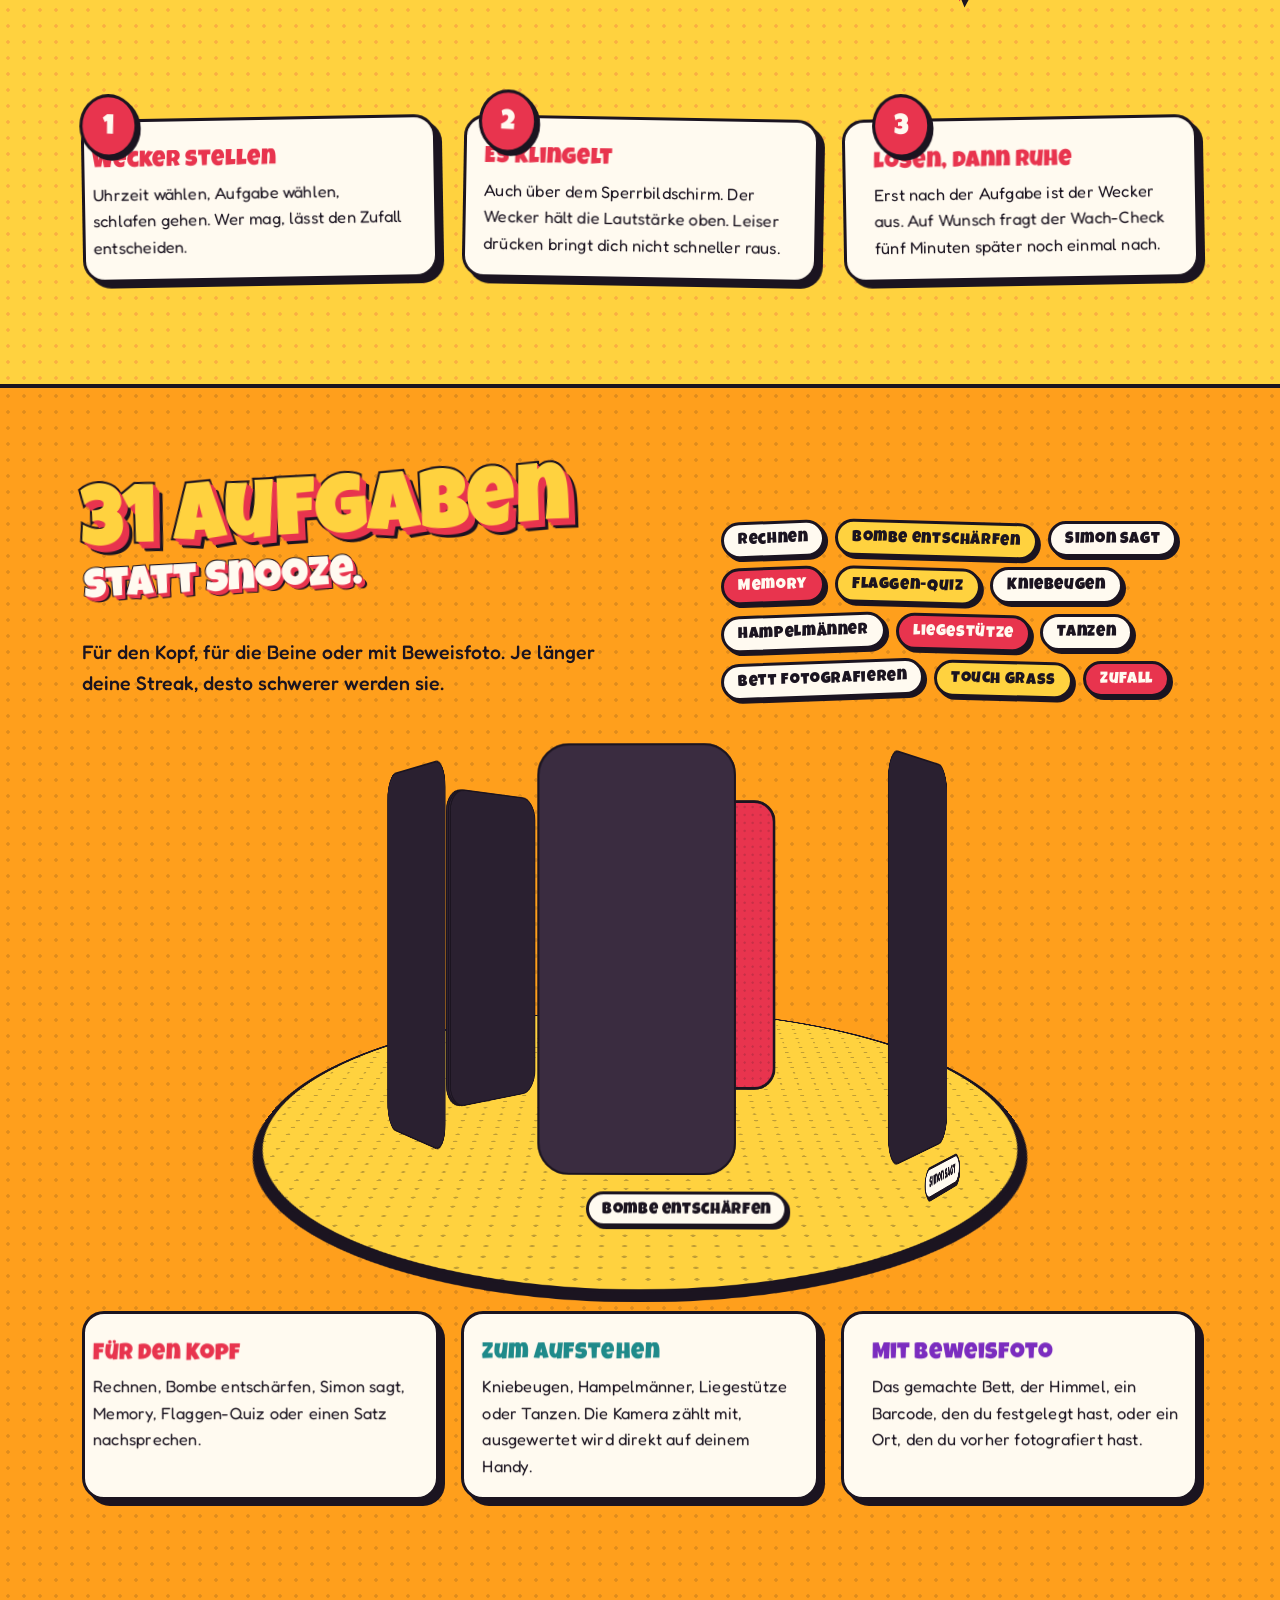
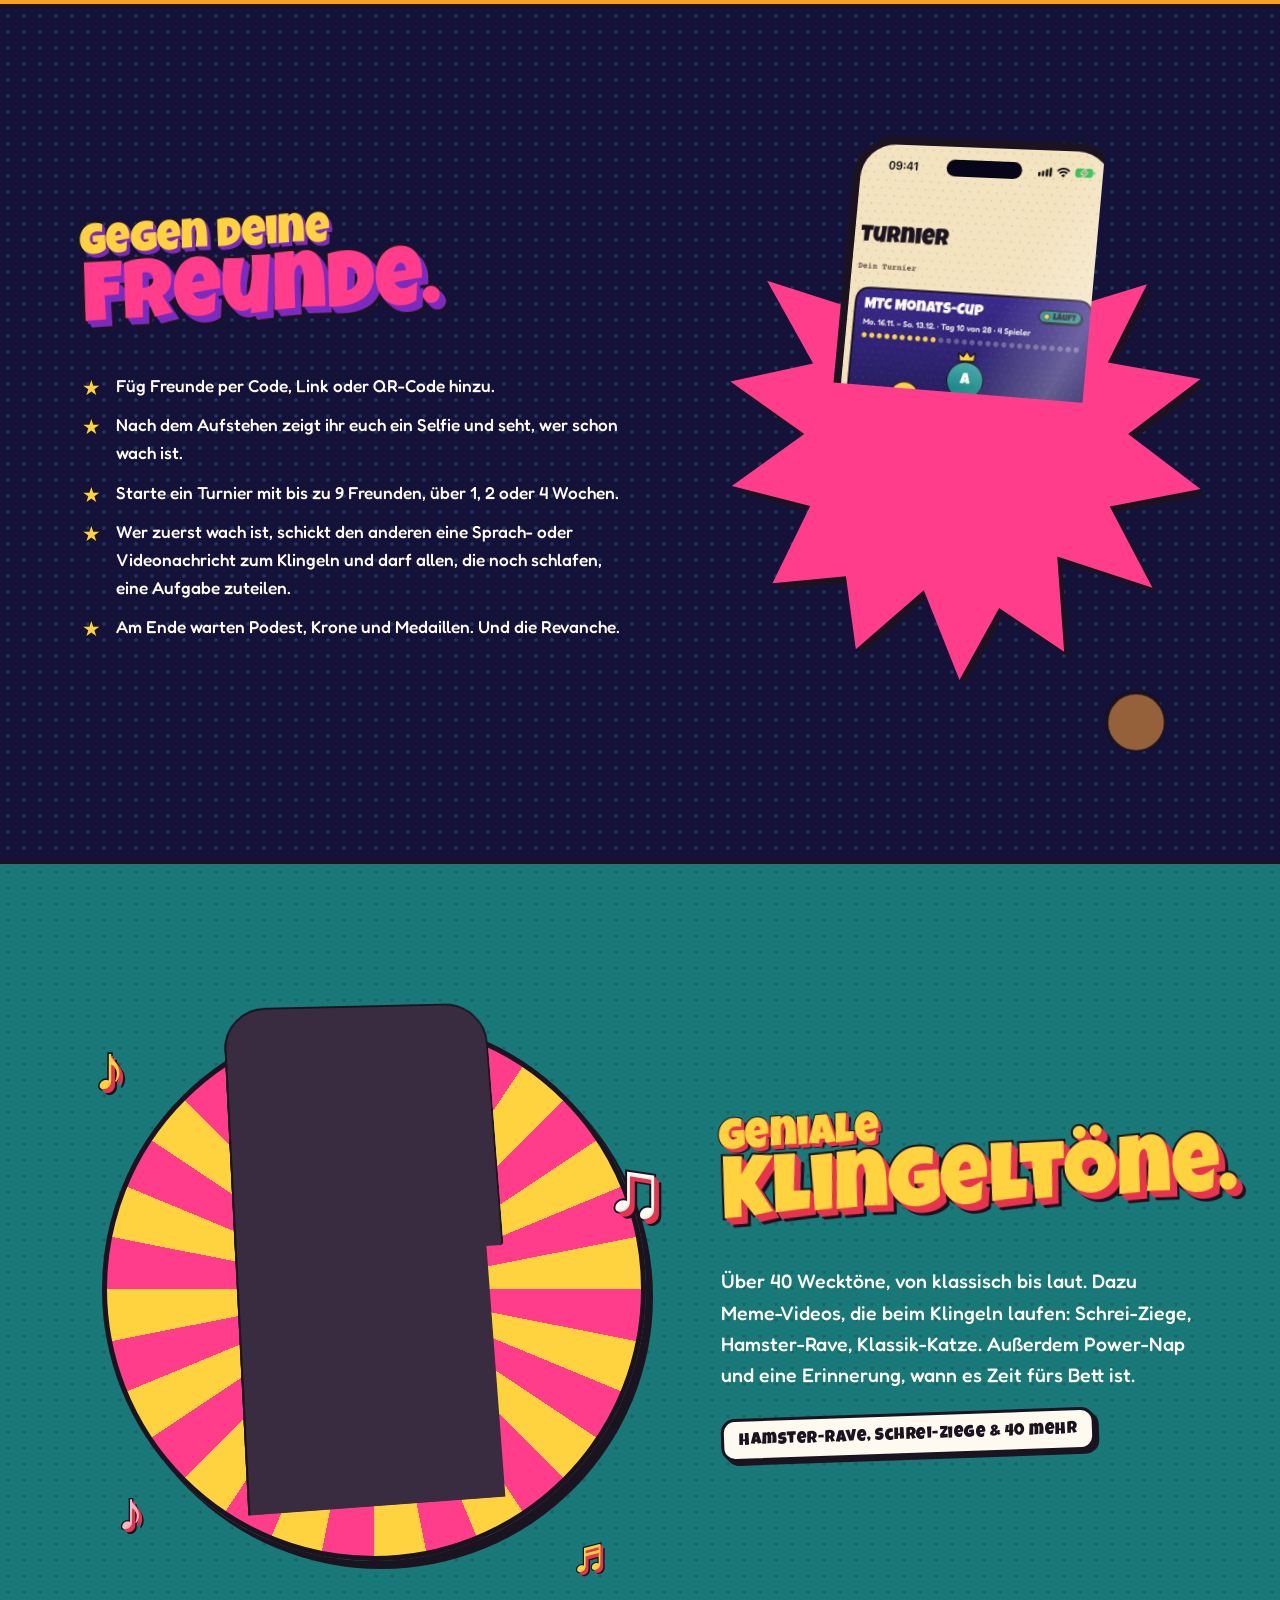
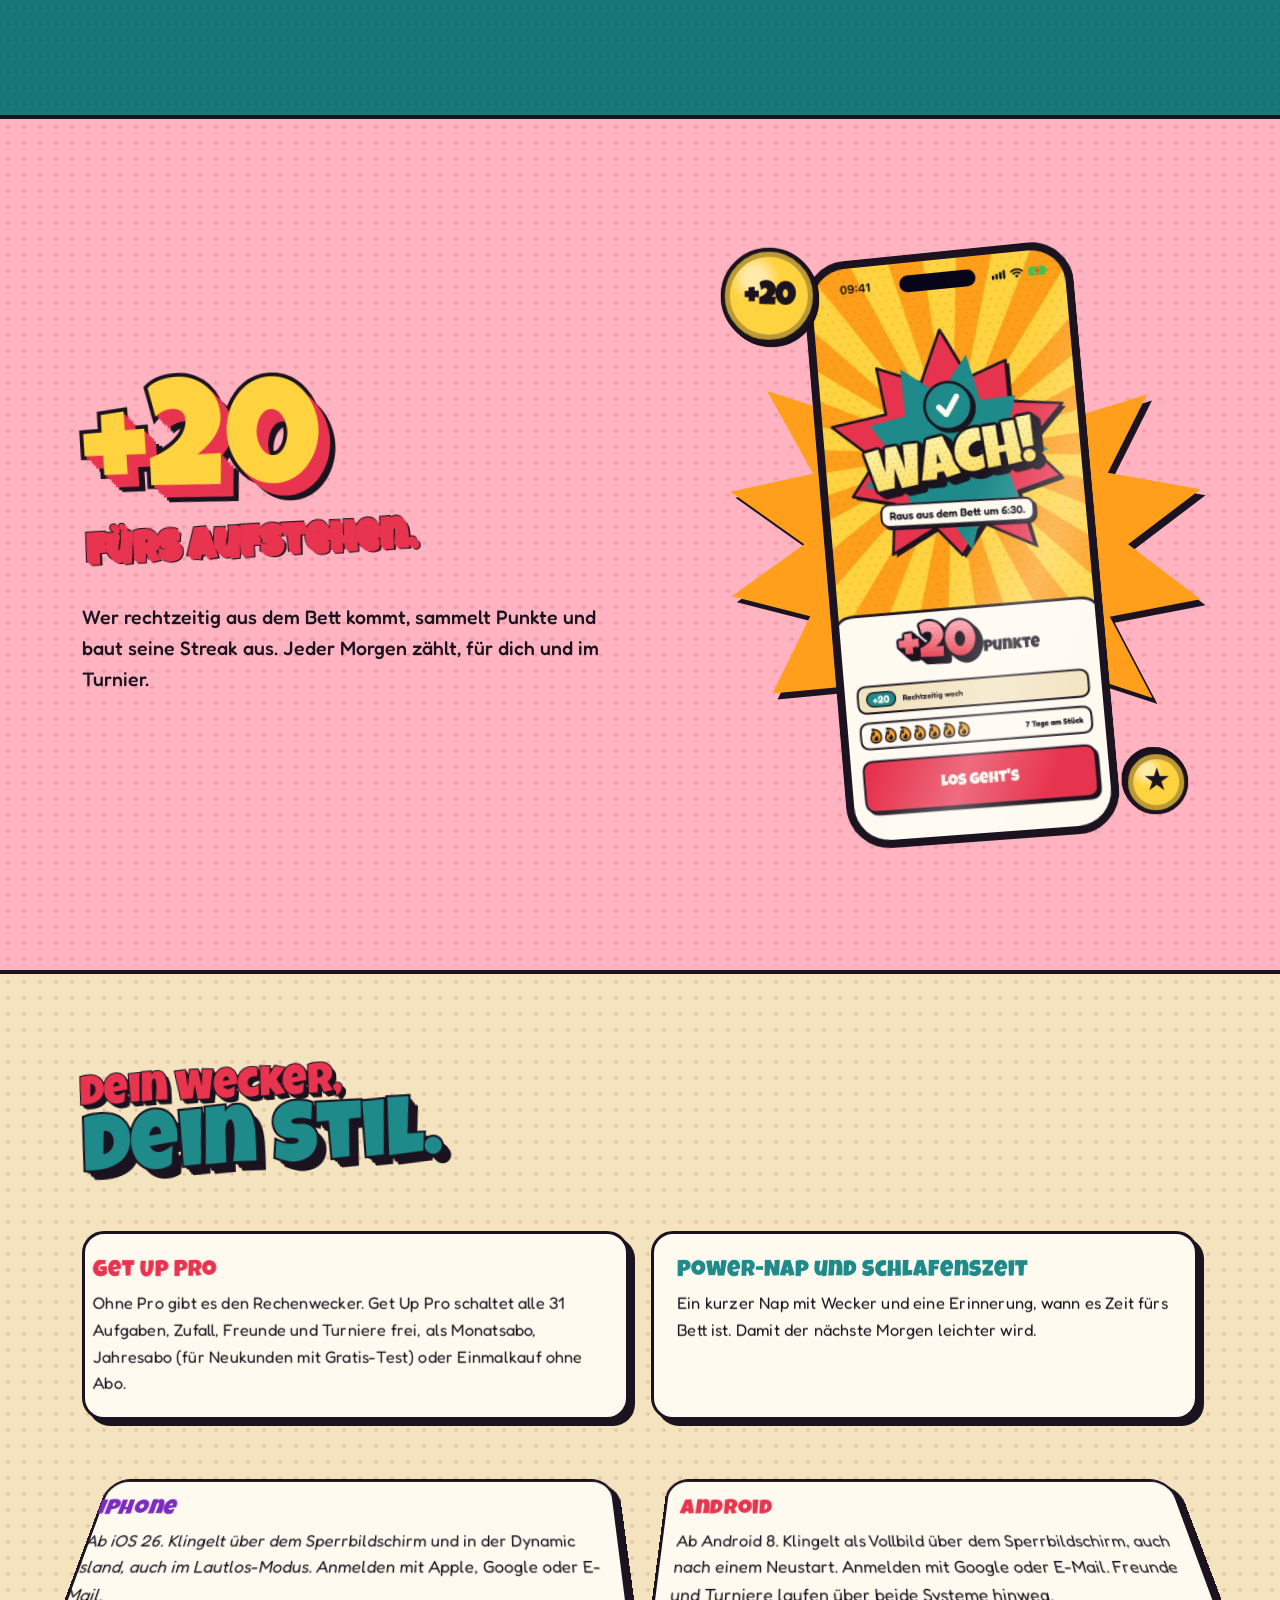
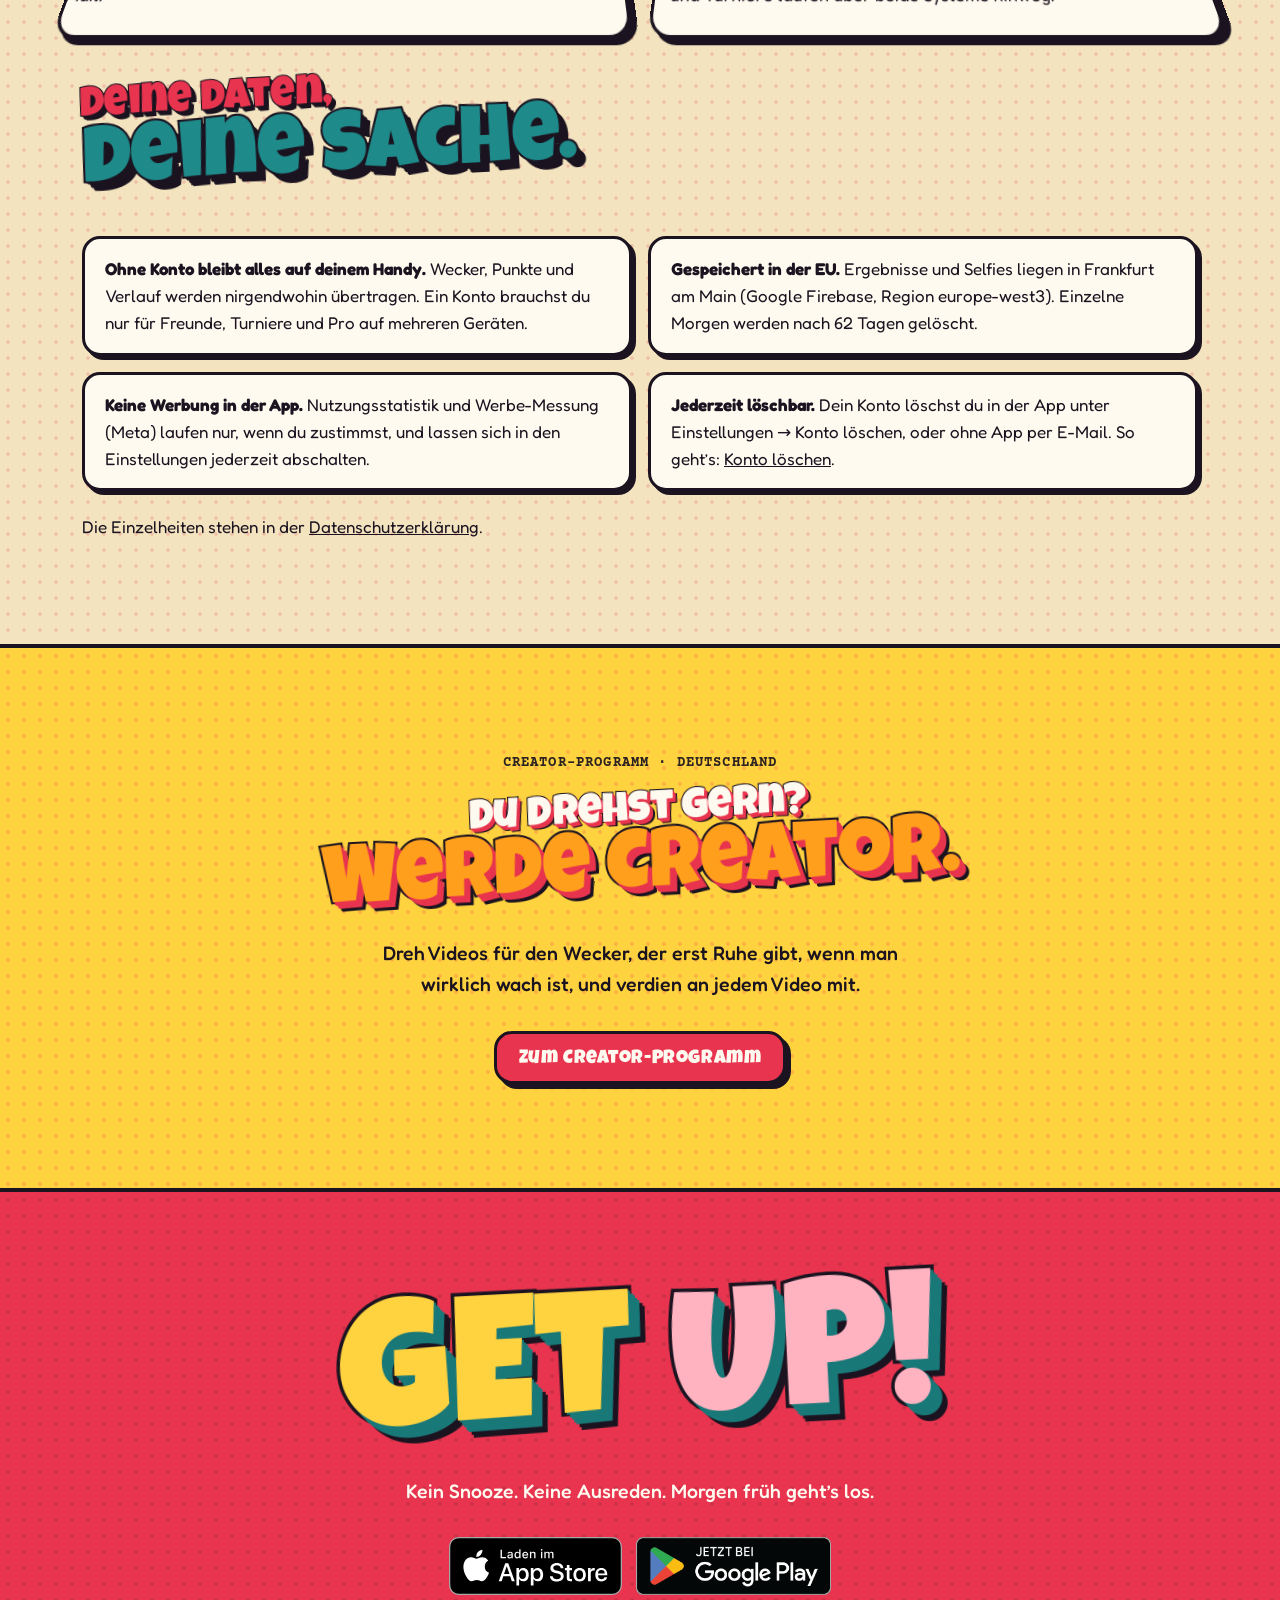
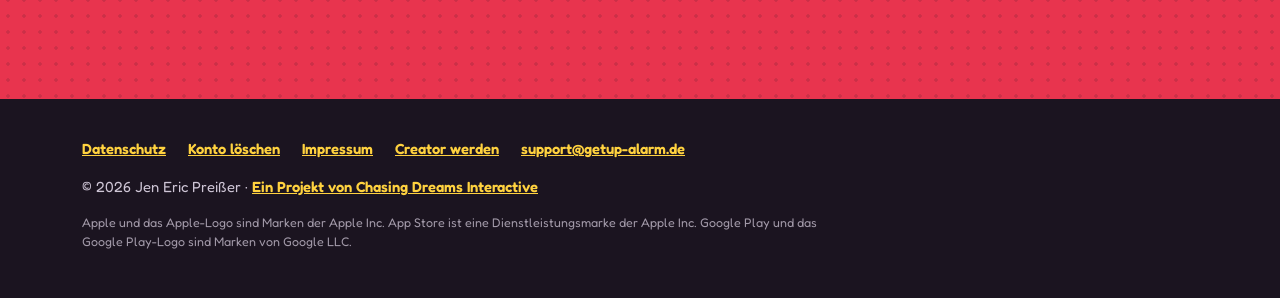
==== commit f25f014f: "Startseite und Creator-Seite im 3D-Look Retro-Pop bleibt, dazu ein cel-shaded 3D-Wecker im Kopf (thr" ====
--- a/index.html
+++ b/index.html
@@ -20,9 +20,12 @@
   <!-- Banner „In der App öffnen“ in Safari auf dem iPhone -->
   <meta name="apple-itunes-app" content="app-id=6818147917" />
   <link rel="preload" href="fonts/luckiest-guy.woff2" as="font" type="font/woff2" crossorigin />
-  <link rel="stylesheet" href="app.css" />
+  <link rel="stylesheet" href="3d.css" />
+  <script src="js/three.min.js" defer></script>
+  <script src="js/clock.js" defer></script>
+  <script src="js/3d.js" defer></script>
   <script>
-    // Einblenden beim Scrollen und der passende Store-Knopf vorn – ohne JavaScript ist einfach alles sichtbar.
+    // 3D-Effekte und der passende Store-Knopf vorn – ohne JavaScript ist einfach alles sichtbar.
     (function (d) {
       d.classList.add('js');
       var ua = navigator.userAgent || '';
@@ -43,267 +46,227 @@
   }
   </script>
 </head>
-<body class="landing">
-  <header class="bar">
-    <div class="inner">
-      <a class="home" href="./">GET UP!</a>
-      <nav class="jump" aria-label="Creator-Programm">
-        <a class="cta" href="partner.html">WERDE CREATOR!</a>
-      </nav>
-    </div>
-  </header>
-
-  <main>
-
-    <!-- 1 · Snooze? Nein. -->
-    <section class="panel panel--cherry">
-      <div class="inner split">
+<body>
+<header class="bar">
+  <div class="inner gutter">
+    <a class="home" href="./">GET UP!</a>
+    <a class="cta" href="partner.html">WERDE CREATOR!</a>
+  </div>
+</header>
+
+<main id="top">
+
+  <!-- 1 · Snooze? Nein. -->
+  <section class="panel cherry hero">
+    <div class="inner gutter split">
+      <div>
+        <p class="kicker">GET UP! · Der Wecker mit Aufgaben</p>
+        <h1 class="pop pop--hero"><span class="sm">Snooze?</span><span class="lg"><span class="ch">N</span><span class="ch">e</span><span class="ch">i</span><span class="ch">n</span><span class="ch">.</span></span></h1>
+        <p class="lede">Der Wecker, der erst Ruhe gibt, wenn du wirklich wach bist. Er klingelt, bis du eine Aufgabe gelöst hast: rechnen, Kniebeugen vor der Kamera, das gemachte Bett fotografieren.</p>
+        <div class="stores">
+          <a class="badge badge--ios" href="https://apps.apple.com/de/app/id6818147917"><img src="img/badge-app-store-de.svg" alt="Laden im App Store" width="168" height="56"></a>
+          <a class="badge badge--play" href="https://play.google.com/store/apps/details?id=com.jenpreisser.gtfoob"><img src="img/badge-google-play-de.png" alt="Jetzt bei Google Play" width="188" height="56"></a>
+        </div>
+        <p class="fine">Kostenlos laden · keine Werbung in der App · derzeit in Deutschland</p>
+      </div>
+      <div class="stage" id="heroStage" aria-label="GET UP! klingelt">
+        <div class="burst" aria-hidden="true"><i></i></div>
+        <canvas id="clock" aria-hidden="true"></canvas>
+        <span class="hint" aria-hidden="true">Tipp den Wecker an!</span>
+      </div>
+    </div>
+  </section>
+
+  <div class="tickers" aria-hidden="true">
+    <div class="ticker t2"><div class="track">
+      <span>FÜR DEN KOPF</span><span>★</span><span>ZUM AUFSTEHEN</span><span>★</span><span>MIT BEWEISFOTO</span><span>★</span><span>HAMSTER-RAVE</span><span>★</span><span>SCHREI-ZIEGE</span><span>★</span><span>KLASSIK-KATZE</span><span>★</span>
+      <span>FÜR DEN KOPF</span><span>★</span><span>ZUM AUFSTEHEN</span><span>★</span><span>MIT BEWEISFOTO</span><span>★</span><span>HAMSTER-RAVE</span><span>★</span><span>SCHREI-ZIEGE</span><span>★</span><span>KLASSIK-KATZE</span><span>★</span>
+    </div></div>
+    <div class="ticker t1"><div class="track">
+      <span>KEIN SNOOZE</span><span>★</span><span>KEINE AUSREDEN</span><span>★</span><span>31 AUFGABEN</span><span>★</span><span>TURNIERE GEGEN FREUNDE</span><span>★</span><span>ÜBER 40 WECKTÖNE</span><span>★</span><span>KEINE WERBUNG</span><span>★</span>
+      <span>KEIN SNOOZE</span><span>★</span><span>KEINE AUSREDEN</span><span>★</span><span>31 AUFGABEN</span><span>★</span><span>TURNIERE GEGEN FREUNDE</span><span>★</span><span>ÜBER 40 WECKTÖNE</span><span>★</span><span>KEINE WERBUNG</span><span>★</span>
+    </div></div>
+  </div>
+
+  <!-- 2 · Erst lösen, dann aus. -->
+  <section class="panel yellow" id="ablauf">
+    <div class="inner gutter">
+      <div class="split">
         <div>
-          <p class="kicker">GET UP! &middot; Der Wecker mit Aufgaben</p>
-          <h1 class="pop pop--hero"><span class="pop-sm">Snooze?</span><span class="pop-lg">Nein.</span></h1>
-          <p class="lede">
-            Der Wecker, der erst Ruhe gibt, wenn du wirklich wach bist. Er klingelt, bis du eine Aufgabe
-            gel&ouml;st hast: rechnen, Kniebeugen vor der Kamera, das gemachte Bett fotografieren.
-          </p>
-          <div class="stores">
-            <a class="badge badge--ios" href="https://apps.apple.com/de/app/id6818147917"><img src="img/badge-app-store-de.svg" alt="Laden im App Store" width="168" height="56" /></a>
-            <a class="badge badge--play" href="https://play.google.com/store/apps/details?id=com.jenpreisser.gtfoob"><img src="img/badge-google-play-de.png" alt="Jetzt bei Google Play" width="188" height="56" /></a>
+          <h2 class="pop"><span class="sm">Erst lösen,</span><span class="lg">dann aus.</span></h2>
+          <p class="lede">So läuft dein Morgen mit GET UP!: Der Wecker lässt sich nicht wegdrücken. Er hört erst auf, wenn die Aufgabe geschafft ist.</p>
+        </div>
+        <div class="stage">
+          <div class="burst" style="--burst: var(--cherry)" aria-hidden="true"><i></i></div>
+          <div class="dev" style="--ry: 16deg; --rz: -4deg">
+            <div class="face"><img src="img/app-rechnen.webp" alt="Aufgabe Rechnen: 4 mal 3 plus 12, darunter ein Ziffernblock" width="600" height="1304" loading="lazy"></div>
           </div>
-          <p class="fine">Kostenlos laden &middot; keine Werbung in der App &middot; derzeit in Deutschland</p>
-        </div>
-        <div class="stage">
-          <div class="burst" aria-hidden="true"><i></i></div>
-          <div class="phone phone--ring">
-            <img src="img/app-klingeln.webp" alt="GET UP! klingelt um 09:21 und zeigt den Knopf „Aufgabe starten“" width="600" height="1304" fetchpriority="high" decoding="async" />
-          </div>
-        </div>
-      </div>
-    </section>
-
-    <div class="ticker" aria-hidden="true">
-      <div class="track">
-        <span>KEIN SNOOZE</span><span>&#9733;</span><span>KEINE AUSREDEN</span><span>&#9733;</span><span>31 AUFGABEN</span><span>&#9733;</span><span>TURNIERE GEGEN FREUNDE</span><span>&#9733;</span><span>&Uuml;BER 40 WECKT&Ouml;NE</span><span>&#9733;</span><span>KEINE WERBUNG</span><span>&#9733;</span>
-        <span>KEIN SNOOZE</span><span>&#9733;</span><span>KEINE AUSREDEN</span><span>&#9733;</span><span>31 AUFGABEN</span><span>&#9733;</span><span>TURNIERE GEGEN FREUNDE</span><span>&#9733;</span><span>&Uuml;BER 40 WECKT&Ouml;NE</span><span>&#9733;</span><span>KEINE WERBUNG</span><span>&#9733;</span>
-      </div>
-    </div>
-
-    <!-- 2 · Erst lösen, dann aus. -->
-    <section class="panel panel--yellow" id="ablauf">
-      <div class="inner">
-        <div class="split">
-          <div>
-            <h2 class="pop reveal"><span class="pop-sm">Erst l&ouml;sen,</span><span class="pop-lg">dann aus.</span></h2>
-            <p class="lede">So l&auml;uft dein Morgen mit GET UP!: Der Wecker l&auml;sst sich nicht wegdr&uuml;cken.
-              Er h&ouml;rt erst auf, wenn die Aufgabe geschafft ist.</p>
-          </div>
-          <div class="stage reveal">
-            <div class="burst" style="--burst: var(--k-cherry)" aria-hidden="true"><i></i></div>
-            <div class="phone" style="--tilt: -4deg">
-              <img src="img/app-rechnen.webp" alt="Aufgabe Rechnen: 4 mal 3 plus 12, darunter ein Ziffernblock" width="600" height="1304" loading="lazy" decoding="async" />
-            </div>
-          </div>
-        </div>
-        <ol class="steps3">
-          <li class="reveal">
-            <h3>Wecker stellen</h3>
-            <p>Uhrzeit w&auml;hlen, Aufgabe w&auml;hlen, schlafen gehen. Wer mag, l&auml;sst den Zufall entscheiden.</p>
-          </li>
-          <li class="reveal">
-            <h3>Es klingelt</h3>
-            <p>Auch &uuml;ber dem Sperrbildschirm. Der Wecker h&auml;lt die Lautst&auml;rke oben &ndash; leiser dr&uuml;cken
-              bringt dich nicht schneller raus.</p>
-          </li>
-          <li class="reveal">
-            <h3>L&ouml;sen, dann Ruhe</h3>
-            <p>Erst nach der Aufgabe ist der Wecker aus. Auf Wunsch fragt der Wach-Check f&uuml;nf Minuten sp&auml;ter
-              noch einmal nach.</p>
-          </li>
-        </ol>
-      </div>
-    </section>
-
-    <!-- 3 · 31 Aufgaben statt Snooze -->
-    <section class="panel panel--orange" id="aufgaben">
-      <div class="inner">
-        <div class="split split--flip">
-          <div>
-            <h2 class="pop reveal"><span class="pop-lg">31 Aufgaben</span><span class="pop-sm">statt Snooze.</span></h2>
-            <p class="lede">F&uuml;r den Kopf, f&uuml;r die Beine oder mit Beweisfoto. Je l&auml;nger deine Streak,
-              desto schwerer werden sie.</p>
-            <ul class="chips" aria-label="Beispiele f&uuml;r Aufgaben">
-              <li>Rechnen</li><li>Bombe entsch&auml;rfen</li><li>Simon sagt</li><li>Memory</li>
-              <li>Flaggen-Quiz</li><li>Kniebeugen</li><li>Hampelm&auml;nner</li><li>Liegest&uuml;tze</li>
-              <li>Tanzen</li><li>Bett fotografieren</li><li>Barcode</li><li>Zufall</li>
-            </ul>
-          </div>
-          <div class="stage stage--pair reveal">
-            <div class="phone">
-              <img src="img/app-bombe.webp" alt="Aufgabe Bombe entsch&auml;rfen: drei Kabel durchschneiden" width="600" height="1304" loading="lazy" decoding="async" />
-            </div>
-            <div class="phone">
-              <img src="img/app-simon.webp" alt="Aufgabe Simon sagt mit vier farbigen Feldern" width="600" height="1304" loading="lazy" decoding="async" />
-            </div>
-          </div>
-        </div>
-        <div class="tiles">
-          <div class="tile reveal">
-            <h3>F&uuml;r den Kopf</h3>
-            <p>Rechnen, Bombe entsch&auml;rfen, Simon sagt, Memory, Flaggen-Quiz oder einen Satz nachsprechen.</p>
-          </div>
-          <div class="tile reveal">
-            <h3>Zum Aufstehen</h3>
-            <p>Kniebeugen, Hampelm&auml;nner, Liegest&uuml;tze oder Tanzen. Die Kamera z&auml;hlt mit, ausgewertet wird
-              direkt auf deinem Handy.</p>
-          </div>
-          <div class="tile reveal">
-            <h3>Mit Beweisfoto</h3>
-            <p>Das gemachte Bett, der Himmel, ein Barcode, den du festgelegt hast, oder ein Ort, den du vorher
-              fotografiert hast.</p>
-          </div>
-        </div>
-      </div>
-    </section>
-
-    <!-- 4 · Gegen deine Freunde. -->
-    <section class="panel panel--night" id="freunde">
-      <div class="inner split">
+        </div>
+      </div>
+      <ol class="steps3">
+        <li class="card3 rv"><h3>Wecker stellen</h3><p>Uhrzeit wählen, Aufgabe wählen, schlafen gehen. Wer mag, lässt den Zufall entscheiden.</p></li>
+        <li class="card3 rv"><h3>Es klingelt</h3><p>Auch über dem Sperrbildschirm. Der Wecker hält die Lautstärke oben. Leiser drücken bringt dich nicht schneller raus.</p></li>
+        <li class="card3 rv"><h3>Lösen, dann Ruhe</h3><p>Erst nach der Aufgabe ist der Wecker aus. Auf Wunsch fragt der Wach-Check fünf Minuten später noch einmal nach.</p></li>
+      </ol>
+    </div>
+  </section>
+
+  <!-- 3 · 31 Aufgaben: 3D-Karussell -->
+  <section class="panel orange" id="aufgaben">
+    <div class="inner gutter">
+      <div class="split">
         <div>
-          <h2 class="pop reveal"><span class="pop-sm">Gegen deine</span><span class="pop-lg">Freunde.</span></h2>
-          <ul class="ticks">
-            <li>F&uuml;g Freunde per Code, Link oder QR-Code hinzu.</li>
-            <li>Nach dem Aufstehen zeigt ihr euch ein Selfie und seht, wer schon wach ist.</li>
-            <li>Starte ein Turnier mit bis zu 9 Freunden, &uuml;ber 1, 2 oder 4 Wochen.</li>
-            <li>Wer zuerst wach ist, schickt den anderen eine Sprach- oder Videonachricht zum Klingeln &ndash; und
-              darf allen, die noch schlafen, eine Aufgabe zuteilen.</li>
-            <li>Am Ende warten Podest, Krone und Medaillen. Und die Revanche.</li>
-          </ul>
-        </div>
-        <div class="stage reveal">
-          <div class="burst" style="--burst: #ff3d8b" aria-hidden="true"><i></i></div>
-          <div class="phone" style="--tilt: 5deg">
-            <img src="img/app-turnier.webp" alt="Turnier „MTC Monats-Cup“ mit Podest: Adam vorn, Jen auf Platz 2, Bobby auf Platz 3" width="600" height="1304" loading="lazy" decoding="async" />
-          </div>
-        </div>
-      </div>
-    </section>
-
-    <!-- 5 · +20 fürs Aufstehen -->
-    <section class="panel panel--teal">
-      <div class="inner split split--flip">
-        <div>
-          <h2 class="pop pop--num reveal"><span class="pop-lg">+20</span><span class="pop-sm">f&uuml;rs Aufstehen.</span></h2>
-          <p class="lede">Wer rechtzeitig aus dem Bett kommt, sammelt Punkte und baut seine Streak aus. Jeder Morgen
-            z&auml;hlt &ndash; f&uuml;r dich und im Turnier.</p>
-        </div>
-        <div class="stage reveal">
-          <div class="burst" style="--burst: var(--k-orange)" aria-hidden="true"><i></i></div>
-          <div class="phone" style="--tilt: -5deg">
-            <img src="img/app-wach.webp" alt="Geschafft: „Wach!“, plus 20 Punkte, 7 Tage am St&uuml;ck" width="600" height="1304" loading="lazy" decoding="async" />
-          </div>
-        </div>
-      </div>
-    </section>
-
-    <!-- 6 · Stil, Pro, Geräte -->
-    <section class="panel" id="pro">
-      <div class="inner">
-        <h2 class="pop reveal" style="--p-ex: var(--points)"><span class="pop-sm">Dein Wecker,</span><span class="pop-lg" style="color: var(--accent)">dein Stil.</span></h2>
-        <div class="tiles tiles--two">
-          <div class="tile reveal">
-            <h3>Laut, lauter, Schrei-Ziege</h3>
-            <p>&Uuml;ber 40 Weckt&ouml;ne, von klassisch bis laut. Dazu Meme-Videos, die beim Klingeln laufen:
-              Schrei-Ziege, Hamster-Rave, Klassik-Katze. Au&szlig;erdem Power-Nap und eine Erinnerung, wann es Zeit
-              f&uuml;rs Bett ist.</p>
-          </div>
-          <div class="tile reveal">
-            <h3>Get Up Pro</h3>
-            <p>Ohne Pro gibt es den Rechenwecker. Get Up Pro schaltet alle 31 Aufgaben, Zufall, Freunde und Turniere
-              frei &ndash; als Monatsabo, Jahresabo (f&uuml;r Neukunden mit Gratis-Test) oder Einmalkauf ohne Abo.</p>
-          </div>
-          <div class="tile reveal">
-            <h3>iPhone</h3>
-            <p>Ab iOS&nbsp;26. Klingelt &uuml;ber dem Sperrbildschirm und in der Dynamic Island, auch im
-              Lautlos-Modus. Anmelden mit Apple, Google oder E-Mail.</p>
-          </div>
-          <div class="tile reveal">
-            <h3>Android</h3>
-            <p>Ab Android&nbsp;8. Klingelt als Vollbild &uuml;ber dem Sperrbildschirm, auch nach einem Neustart.
-              Anmelden mit Google oder E-Mail. Freunde und Turniere laufen &uuml;ber beide Systeme hinweg.</p>
-          </div>
-        </div>
-
-        <h2 class="pop reveal" style="--p-ex: var(--points); margin-top: 84px;"><span class="pop-sm">Deine Daten,</span><span class="pop-lg" style="color: var(--accent)">deine Sache.</span></h2>
-        <div class="promise">
-          <p class="reveal"><strong>Ohne Konto bleibt alles auf deinem Handy.</strong> Wecker, Punkte und Verlauf werden
-            nirgendwohin &uuml;bertragen. Ein Konto brauchst du nur f&uuml;r Freunde, Turniere und Pro auf mehreren
-            Ger&auml;ten.</p>
-          <p class="reveal"><strong>Gespeichert in der EU.</strong> Ergebnisse und Selfies liegen in Frankfurt am Main
-            (Google Firebase, Region europe-west3). Einzelne Morgen werden nach 62 Tagen gel&ouml;scht.</p>
-          <p class="reveal"><strong>Keine Werbung in der App.</strong> Nutzungsstatistik und Werbe-Messung (Meta) laufen
-            nur, wenn du zustimmst, und lassen sich in den Einstellungen jederzeit abschalten.</p>
-          <p class="reveal"><strong>Jederzeit l&ouml;schbar.</strong> Dein Konto l&ouml;schst du in der App unter
-            Einstellungen &rarr; Konto l&ouml;schen &ndash; oder ohne App per E-Mail.
-            So geht&rsquo;s: <a href="delete.html">Konto l&ouml;schen</a>.</p>
-        </div>
-        <p>Die Einzelheiten stehen in der <a href="privacy.html">Datenschutzerkl&auml;rung</a>.</p>
-      </div>
-    </section>
-
-    <!-- Hinweis aufs Creator-Programm, Text aus dem Creator-Playbook -->
-    <section class="panel panel--yellow creator-teaser final">
-      <div class="inner">
-        <p class="kicker">Creator-Programm &middot; Deutschland</p>
-        <h2 class="pop pop--center reveal"><span class="pop-sm">Du drehst gern?</span><span class="pop-lg">Werde Creator.</span></h2>
-        <p class="lede">Dreh Videos f&uuml;r den Wecker, der erst Ruhe gibt, wenn man wirklich wach ist &ndash; und verdien an
-          jedem Video mit.</p>
-        <p style="margin: 28px 0 0;"><a class="btn" href="partner.html">Zum Creator-Programm</a></p>
-      </div>
-    </section>
-
-    <!-- 7 · Laden -->
-    <section class="panel panel--cherry final" id="laden">
-      <div class="inner">
-        <p class="lockup reveal">GET <span class="hl">UP!</span></p>
-        <p class="lede">Kein Snooze. Keine Ausreden. Morgen fr&uuml;h geht&rsquo;s los.</p>
-        <div class="stores stores--center">
-          <a class="badge badge--ios" href="https://apps.apple.com/de/app/id6818147917"><img src="img/badge-app-store-de.svg" alt="Laden im App Store" width="168" height="56" /></a>
-          <a class="badge badge--play" href="https://play.google.com/store/apps/details?id=com.jenpreisser.gtfoob"><img src="img/badge-google-play-de.png" alt="Jetzt bei Google Play" width="188" height="56" /></a>
-        </div>
-      </div>
-    </section>
-
-  </main>
-
-  <footer class="site-foot">
-    <div class="inner">
-      <nav aria-label="Rechtliches und Kontakt">
-        <a href="privacy.html">Datenschutz</a>
-        <a href="delete.html">Konto l&ouml;schen</a>
-        <a href="impressum.html">Impressum</a>
-        <a href="partner.html">Creator werden</a>
-        <a href="mailto:support@getup-alarm.de">support@getup-alarm.de</a>
-      </nav>
-      <p>&copy; 2026 Jen Eric Prei&szlig;er &middot;
-        <a href="https://chasingdreamsinteractive.com/">Ein Projekt von Chasing Dreams Interactive</a></p>
-      <p class="marks">Apple und das Apple-Logo sind Marken der Apple Inc. App Store ist eine Dienstleistungsmarke der
-        Apple Inc. Google Play und das Google Play-Logo sind Marken von Google LLC.</p>
-    </div>
-  </footer>
-
-  <script>
-    (function () {
-      var els = document.querySelectorAll('.reveal');
-      if (!('IntersectionObserver' in window)) {
-        els.forEach(function (el) { el.classList.add('in'); });
-        return;
-      }
-      var io = new IntersectionObserver(function (entries) {
-        entries.forEach(function (e) {
-          if (e.isIntersecting) { e.target.classList.add('in'); io.unobserve(e.target); }
-        });
-      }, { rootMargin: '0px 0px -8% 0px', threshold: 0.12 });
-      els.forEach(function (el) { io.observe(el); });
-    })();
-  </script>
+          <h2 class="pop"><span class="lg">31 Aufgaben</span><span class="sm">statt Snooze.</span></h2>
+          <p class="lede">Für den Kopf, für die Beine oder mit Beweisfoto. Je länger deine Streak, desto schwerer werden sie.</p>
+        </div>
+        <ul class="chips" aria-label="Beispiele für Aufgaben">
+          <li>Rechnen</li><li>Bombe entschärfen</li><li>Simon sagt</li><li>Memory</li><li>Flaggen-Quiz</li><li>Kniebeugen</li>
+          <li>Hampelmänner</li><li>Liegestütze</li><li>Tanzen</li><li>Bett fotografieren</li><li>Touch Grass</li><li>Zufall</li>
+        </ul>
+      </div>
+      <div class="carousel" id="carousel" aria-label="Sechs Aufgaben aus der App im Karussell">
+        <div class="floor" aria-hidden="true"></div>
+        <div class="ring" id="ring">
+          <div class="slot" style="--k: 0"><div class="dev"><div class="face"><img src="img/app-bombe.webp" alt="Bombe entschärfen" loading="lazy"></div></div><span class="label">Bombe entschärfen</span></div>
+          <div class="slot" style="--k: 1"><div class="dev"><div class="face"><img src="img/app-simon.webp" alt="Simon sagt" loading="lazy"></div></div><span class="label">Simon sagt</span></div>
+          <div class="slot" style="--k: 2"><div class="dev"><div class="face"><img src="img/app-kniebeugen.webp" alt="Kniebeugen vor der Kamera" loading="lazy"></div></div><span class="label">Kniebeugen</span></div>
+          <div class="slot" style="--k: 3"><div class="dev"><div class="face"><img src="img/app-memory.webp" alt="Memory" loading="lazy"></div></div><span class="label">Memory</span></div>
+          <div class="slot" style="--k: 4"><div class="dev"><div class="face"><img src="img/app-gras.webp" alt="Touch Grass: Gras fotografieren" loading="lazy"></div></div><span class="label">Touch Grass</span></div>
+          <div class="slot" style="--k: 5"><div class="dev"><div class="face"><img src="img/app-rechnen.webp" alt="Rechnen" loading="lazy"></div></div><span class="label">Rechnen</span></div>
+        </div>
+      </div>
+      <p class="drag">← Zum Drehen ziehen →</p>
+      <div class="tiles">
+        <div class="card3 rv"><h3>Für den Kopf</h3><p>Rechnen, Bombe entschärfen, Simon sagt, Memory, Flaggen-Quiz oder einen Satz nachsprechen.</p></div>
+        <div class="card3 rv"><h3>Zum Aufstehen</h3><p>Kniebeugen, Hampelmänner, Liegestütze oder Tanzen. Die Kamera zählt mit, ausgewertet wird direkt auf deinem Handy.</p></div>
+        <div class="card3 rv"><h3>Mit Beweisfoto</h3><p>Das gemachte Bett, der Himmel, ein Barcode, den du festgelegt hast, oder ein Ort, den du vorher fotografiert hast.</p></div>
+      </div>
+    </div>
+  </section>
+
+  <!-- 4 · Gegen deine Freunde. -->
+  <section class="panel night" id="freunde">
+    <div class="inner gutter split">
+      <div>
+        <h2 class="pop"><span class="sm">Gegen deine</span><span class="lg">Freunde.</span></h2>
+        <ul class="ticks">
+          <li>Füg Freunde per Code, Link oder QR-Code hinzu.</li>
+          <li>Nach dem Aufstehen zeigt ihr euch ein Selfie und seht, wer schon wach ist.</li>
+          <li>Starte ein Turnier mit bis zu 9 Freunden, über 1, 2 oder 4 Wochen.</li>
+          <li>Wer zuerst wach ist, schickt den anderen eine Sprach- oder Videonachricht zum Klingeln und darf allen, die noch schlafen, eine Aufgabe zuteilen.</li>
+          <li>Am Ende warten Podest, Krone und Medaillen. Und die Revanche.</li>
+        </ul>
+      </div>
+      <div class="stage">
+        <div class="burst" style="--burst: var(--hot)" aria-hidden="true"><i></i></div>
+        <div class="dev" style="--ry: -18deg; --rz: 5deg">
+          <div class="face"><img src="img/app-turnier.webp" alt="Turnier „MTC Monats-Cup“ mit Podest: Adam vorn, Jen auf Platz 2, Bobby auf Platz 3" width="600" height="1304" loading="lazy"></div>
+        </div>
+        <div class="coin" style="--c: var(--yellow); top: 6%; right: 2%; transform: translateZ(80px)" aria-hidden="true"><b class="cf">1</b><b class="cb">1</b></div>
+        <div class="coin" style="--c: #d9dde6; --s: 4.2rem; bottom: 12%; left: 0; animation-delay: -1.6s, -1s; transform: translateZ(60px)" aria-hidden="true"><b class="cf">2</b><b class="cb">2</b></div>
+        <div class="coin" style="--c: #e0904a; --s: 3.6rem; bottom: 2%; right: 8%; animation-delay: -3.1s, -2s; transform: translateZ(40px)" aria-hidden="true"><b class="cf">3</b><b class="cb">3</b></div>
+      </div>
+    </div>
+  </section>
+
+  <!-- 5 · Geniale Klingeltöne -->
+  <section class="panel teal" id="klingeltoene">
+    <div class="inner gutter split flip">
+      <div>
+        <h2 class="pop"><span class="sm">Geniale</span><span class="lg">Klingeltöne.</span></h2>
+        <p class="lede">Über 40 Wecktöne, von klassisch bis laut. Dazu Meme-Videos, die beim Klingeln laufen: Schrei-Ziege, Hamster-Rave, Klassik-Katze. Außerdem Power-Nap und eine Erinnerung, wann es Zeit fürs Bett ist.</p>
+        <p class="speech">Hamster-Rave, Schrei-Ziege &amp; 40 mehr</p>
+      </div>
+      <div class="stage">
+        <div class="rays" aria-hidden="true"></div>
+        <div class="dev" style="--ry: 14deg; --rz: -3deg">
+          <div class="face"><img src="img/app-hamster.webp" alt="Weckvideo Hamster-Rave: ein Pixel-Hamster im Laufrad, darunter „Aufgabe starten“" width="600" height="1304" loading="lazy"></div>
+        </div>
+        <div class="notes" aria-hidden="true">
+          <span class="mnote" style="left: 2%; top: 12%; --c: var(--yellow)">♪</span>
+          <span class="mnote" style="right: 0; top: 30%; --fs: 5rem; --dl: -1.2s">♫</span>
+          <span class="mnote" style="left: 6%; bottom: 10%; --fs: 3.4rem; --c: var(--pink); --dl: -2.6s">♪</span>
+          <span class="mnote" style="right: 10%; bottom: 4%; --fs: 3rem; --c: var(--yellow); --dl: -3.4s">♬</span>
+        </div>
+      </div>
+    </div>
+  </section>
+
+  <!-- 6 · +20 fürs Aufstehen -->
+  <section class="panel pinky">
+    <div class="inner gutter split">
+      <div>
+        <h2 class="pop"><span class="lg" style="font-size: clamp(5.2rem, 18vw, 9.5rem)">+20</span><span class="sm" style="color: var(--cherry)">fürs Aufstehen.</span></h2>
+        <p class="lede">Wer rechtzeitig aus dem Bett kommt, sammelt Punkte und baut seine Streak aus. Jeder Morgen zählt, für dich und im Turnier.</p>
+      </div>
+      <div class="stage">
+        <div class="burst" style="--burst: var(--orange)" aria-hidden="true"><i></i></div>
+        <div class="dev" style="--ry: -12deg; --rz: -5deg">
+          <div class="face"><img src="img/app-wach.webp" alt="Geschafft: „Wach!“, plus 20 Punkte, 7 Tage am Stück" width="600" height="1304" loading="lazy"></div>
+        </div>
+        <div class="coin" style="--c: var(--yellow); --s: 6rem; top: 4%; left: 0" aria-hidden="true"><b class="cf" style="font-size: 2rem">+20</b><b class="cb" style="font-size: 2rem">+20</b></div>
+        <div class="coin" style="--c: var(--yellow); --s: 4rem; bottom: 8%; right: 2%; animation-delay: -2.4s, -1.3s" aria-hidden="true"><b class="cf">★</b><b class="cb">★</b></div>
+      </div>
+    </div>
+  </section>
+
+  <!-- 7 · Stil, Pro, Geräte, Daten -->
+  <section class="panel paper" id="pro">
+    <div class="inner gutter">
+      <h2 class="pop"><span class="sm">Dein Wecker,</span><span class="lg">dein Stil.</span></h2>
+      <div class="tiles tiles--two">
+        <div class="card3 rv"><h3>Get Up Pro</h3><p>Ohne Pro gibt es den Rechenwecker. Get Up Pro schaltet alle 31 Aufgaben, Zufall, Freunde und Turniere frei, als Monatsabo, Jahresabo (für Neukunden mit Gratis-Test) oder Einmalkauf ohne Abo.</p></div>
+        <div class="card3 rv"><h3>Power-Nap und Schlafenszeit</h3><p>Ein kurzer Nap mit Wecker und eine Erinnerung, wann es Zeit fürs Bett ist. Damit der nächste Morgen leichter wird.</p></div>
+        <div class="card3 rv"><h3>iPhone</h3><p>Ab iOS 26. Klingelt über dem Sperrbildschirm und in der Dynamic Island, auch im Lautlos-Modus. Anmelden mit Apple, Google oder E-Mail.</p></div>
+        <div class="card3 rv"><h3>Android</h3><p>Ab Android 8. Klingelt als Vollbild über dem Sperrbildschirm, auch nach einem Neustart. Anmelden mit Google oder E-Mail. Freunde und Turniere laufen über beide Systeme hinweg.</p></div>
+      </div>
+
+      <h2 class="pop" style="margin-top: 84px"><span class="sm">Deine Daten,</span><span class="lg">deine Sache.</span></h2>
+      <div class="promise">
+        <p><strong>Ohne Konto bleibt alles auf deinem Handy.</strong> Wecker, Punkte und Verlauf werden nirgendwohin übertragen. Ein Konto brauchst du nur für Freunde, Turniere und Pro auf mehreren Geräten.</p>
+        <p><strong>Gespeichert in der EU.</strong> Ergebnisse und Selfies liegen in Frankfurt am Main (Google Firebase, Region europe-west3). Einzelne Morgen werden nach 62 Tagen gelöscht.</p>
+        <p><strong>Keine Werbung in der App.</strong> Nutzungsstatistik und Werbe-Messung (Meta) laufen nur, wenn du zustimmst, und lassen sich in den Einstellungen jederzeit abschalten.</p>
+        <p><strong>Jederzeit löschbar.</strong> Dein Konto löschst du in der App unter Einstellungen → Konto löschen, oder ohne App per E-Mail. So geht’s: <a href="delete.html">Konto löschen</a>.</p>
+      </div>
+      <p style="margin: 22px 0 0">Die Einzelheiten stehen in der <a href="privacy.html">Datenschutzerklärung</a>.</p>
+    </div>
+  </section>
+
+  <!-- Creator-Hinweis -->
+  <section class="panel yellow final" id="creator">
+    <div class="inner gutter">
+      <p class="kicker">Creator-Programm · Deutschland</p>
+      <h2 class="pop pop--center"><span class="sm">Du drehst gern?</span><span class="lg">Werde Creator.</span></h2>
+      <p class="lede">Dreh Videos für den Wecker, der erst Ruhe gibt, wenn man wirklich wach ist, und verdien an jedem Video mit.</p>
+      <p style="margin: 30px 0 0"><a class="btn" href="partner.html">Zum Creator-Programm</a></p>
+    </div>
+  </section>
+
+  <!-- Laden -->
+  <section class="panel cherry final" id="laden">
+    <div class="inner gutter">
+      <p class="lockup">GET <span class="hl">UP!</span></p>
+      <p class="lede">Kein Snooze. Keine Ausreden. Morgen früh geht’s los.</p>
+      <div class="stores stores--center">
+        <a class="badge badge--ios" href="https://apps.apple.com/de/app/id6818147917"><img src="img/badge-app-store-de.svg" alt="Laden im App Store" width="168" height="56"></a>
+        <a class="badge badge--play" href="https://play.google.com/store/apps/details?id=com.jenpreisser.gtfoob"><img src="img/badge-google-play-de.png" alt="Jetzt bei Google Play" width="188" height="56"></a>
+      </div>
+    </div>
+  </section>
+</main>
+
+<footer class="site-foot">
+  <div class="inner gutter">
+    <nav aria-label="Rechtliches und Kontakt">
+      <a href="privacy.html">Datenschutz</a>
+      <a href="delete.html">Konto löschen</a>
+      <a href="impressum.html">Impressum</a>
+      <a href="partner.html">Creator werden</a>
+      <a href="mailto:support@getup-alarm.de">support@getup-alarm.de</a>
+    </nav>
+    <p>© 2026 Jen Eric Preißer · <a href="https://chasingdreamsinteractive.com/">Ein Projekt von Chasing Dreams Interactive</a></p>
+    <p class="marks">Apple und das Apple-Logo sind Marken der Apple Inc. App Store ist eine Dienstleistungsmarke der Apple Inc. Google Play und das Google Play-Logo sind Marken von Google LLC.</p>
+  </div>
+</footer>
 </body>
 </html>
--- a/3d.css
+++ b/3d.css
@@ -0,0 +1,446 @@
+/* GET UP! Startseite und Creator-Seite in 3D. Rechtsseiten, join und 404 nutzen weiter app.css.
+   Retro-Pop wie in der App (Werte aus app.css / Theme.swift), jetzt mit Tiefe:
+   Comic-Flächen in fester Farbe, dicke Tinten-Konturen, Kanten mit echter Extrusion,
+   Handys als 3D-Geräte, ein cel-shaded 3D-Wecker im Kopf. Bewusst ein einziger Look (wie das Store-Panorama). */
+@font-face { font-family: "Luckiest Guy"; src: url("fonts/luckiest-guy.woff2") format("woff2"); font-display: swap; }
+@font-face { font-family: "Fredoka"; src: url("fonts/fredoka.woff2") format("woff2"); font-weight: 300 700; font-display: swap; }
+@font-face { font-family: "Courier Prime"; src: url("fonts/courier-prime-bold.woff2") format("woff2"); font-weight: 700; font-display: swap; }
+
+:root {
+  color-scheme: light;
+  --ink: #1b1420;
+  --cream: #fffaf0;
+  --paper: #f3e3bf;
+  --cherry: #e8344e;
+  --pink: #ffb3c1;
+  --hot: #ff3d8b;
+  --yellow: #ffd23f;
+  --orange: #ff9f1c;
+  --teal: #197878;
+  --teal-2: #1f8a8a;
+  --night: #15123a;
+  --violet: #7b2cbf;
+  --sky: #3fb8e6;
+  --soft: #5d4e45;
+  --font-display: "Luckiest Guy", "Arial Black", Impact, sans-serif;
+  --font-body: "Fredoka", ui-rounded, system-ui, -apple-system, sans-serif;
+  --font-mono: "Courier Prime", ui-monospace, Menlo, monospace;
+  --radius: 22px;
+  --mx: 0; --my: 0;
+}
+
+* { box-sizing: border-box; }
+html { scroll-behavior: smooth; background: var(--cherry); }
+body {
+  margin: 0; font-family: var(--font-body); font-size: 17px; line-height: 1.6;
+  color: var(--ink); background: var(--paper); -webkit-font-smoothing: antialiased; overflow-x: clip;
+}
+body::before { content: ""; position: fixed; inset: 0 0 auto; height: env(safe-area-inset-top, 0px); z-index: 10; background: var(--cream); }
+::selection { background: var(--yellow); color: var(--ink); }
+:focus-visible { outline: 3px solid var(--hot); outline-offset: 3px; border-radius: 8px; }
+img { max-width: 100%; }
+a { color: inherit; }
+
+.gutter { padding-left: max(18px, env(safe-area-inset-left, 0px)); padding-right: max(18px, env(safe-area-inset-right, 0px)); }
+
+/* ---------- Kopfleiste ---------- */
+header.bar { position: sticky; top: env(safe-area-inset-top, 0px); z-index: 20; background: var(--cream); border-bottom: 3px solid var(--ink); }
+header.bar .inner { max-width: 72rem; margin: 0 auto; padding-block: 11px; display: flex; align-items: center; gap: 14px; }
+.home {
+  font-family: var(--font-display); font-size: 1.6rem; line-height: 1; padding-top: 4px; letter-spacing: .02em;
+  color: var(--cherry); text-decoration: none; -webkit-text-stroke: .045em var(--ink); paint-order: stroke fill;
+  text-shadow: .05em .05em 0 var(--teal-2), .1em .1em 0 var(--ink);
+}
+.cta {
+  margin-left: auto; font-family: var(--font-display); font-size: .95rem; letter-spacing: .04em; line-height: 1;
+  padding: 10px 15px 7px; border: 3px solid var(--ink); border-radius: 999px; background: var(--cherry); color: var(--cream);
+  text-decoration: none; box-shadow: 3px 3px 0 var(--ink); transition: transform .08s, box-shadow .08s;
+}
+.cta:hover { transform: translate(-1px, -1px); box-shadow: 4px 4px 0 var(--ink); }
+.cta:active { transform: translate(3px, 3px); box-shadow: none; }
+
+/* ---------- Flächen ---------- */
+.panel {
+  --bg: var(--paper); --fg: var(--ink); --dots: rgba(232, 52, 78, .2); --ex: var(--teal-2);
+  --sm: var(--yellow); --lg: var(--cream);
+  position: relative; color: var(--fg); overflow: clip; border-bottom: 4px solid var(--ink);
+  background: radial-gradient(circle, var(--dots) 0 1.5px, transparent 1.9px) 0 0 / 16px 16px, var(--bg);
+}
+.panel > .inner { position: relative; max-width: 72rem; margin: 0 auto; padding-block: 92px; }
+.cherry { --bg: var(--cherry); --fg: var(--cream); --dots: rgba(27, 20, 32, .14); --ex: var(--teal); --lg: var(--pink); }
+.yellow { --bg: var(--yellow); --dots: rgba(232, 52, 78, .22); --ex: var(--cherry); --sm: var(--cream); --lg: var(--orange); }
+.orange { --bg: var(--orange); --dots: rgba(27, 20, 32, .14); --ex: var(--cherry); --sm: var(--cream); --lg: var(--yellow); }
+.night  { --bg: var(--night); --fg: var(--cream); --dots: rgba(63, 184, 230, .22); --ex: var(--violet); --lg: var(--hot); }
+.teal   { --bg: var(--teal); --fg: var(--cream); --dots: rgba(27, 20, 32, .18); --ex: var(--cherry); --lg: var(--yellow); }
+.pinky  { --bg: var(--pink); --dots: rgba(232, 52, 78, .22); --ex: var(--cherry); --sm: var(--cream); --lg: var(--yellow); }
+.paper  { --bg: var(--paper); --sm: var(--cherry); --lg: var(--teal-2); --ex: var(--ink); }
+
+.split { display: grid; gap: 40px; align-items: center; }
+.split > * { min-width: 0; }
+
+.kicker { font-family: var(--font-mono); font-weight: 700; font-size: .9rem; letter-spacing: .08em; text-transform: uppercase; margin: 0 0 18px; opacity: .92; }
+.lede { font-size: 1.22rem; font-weight: 500; max-width: 34rem; margin: 0; }
+.fine { font-size: .92rem; font-weight: 500; opacity: .92; margin: 16px 0 0; }
+
+/* Schriftzug mit echter Extrusion (wie die Store-Bilder) und leichter 3D-Neigung zur Maus */
+.pop {
+  font-family: var(--font-display); font-weight: 400; letter-spacing: .01em; line-height: .92;
+  margin: 0 0 28px; display: grid; gap: .08em; justify-items: start;
+  transform: perspective(900px) rotateY(calc(var(--mx) * 7deg)) rotateX(calc(var(--my) * -5deg)) rotate(-3deg);
+  transform-origin: left center;
+}
+.pop > span {
+  display: block; -webkit-text-stroke: .05em var(--ink); paint-order: stroke fill;
+  text-shadow:
+    .015em .017em 0 var(--ex), .03em .034em 0 var(--ex), .045em .051em 0 var(--ex),
+    .06em .068em 0 var(--ex), .075em .085em 0 var(--ex),
+    .095em .105em 0 var(--ink), .11em .12em 0 var(--ink);
+}
+.pop .sm { font-size: clamp(1.7rem, 5vw, 2.6rem); color: var(--sm); }
+.pop .lg { font-size: clamp(2.9rem, 9.5vw, 5.2rem); color: var(--lg); }
+.pop--hero .sm { font-size: clamp(2.2rem, 7vw, 3.8rem); }
+.pop--hero .lg { font-size: clamp(5rem, 19vw, 10rem); }
+.pop--center { justify-items: center; transform-origin: center; }
+.pop .ch { display: inline-block; animation: flip .8s cubic-bezier(.2, 1.4, .4, 1) both; transform-origin: 50% 80%; }
+.pop .ch:nth-child(2) { animation-delay: .07s; } .pop .ch:nth-child(3) { animation-delay: .14s; }
+.pop .ch:nth-child(4) { animation-delay: .21s; } .pop .ch:nth-child(5) { animation-delay: .28s; }
+@keyframes flip { from { transform: perspective(500px) rotateX(-95deg) translateY(.2em); } to { transform: none; } }
+
+/* Store-Badges: offizielle Grafiken, unverändert */
+.stores { display: flex; flex-wrap: wrap; gap: 14px; margin: 30px 0 0; align-items: center; }
+.badge { display: inline-block; line-height: 0; border-radius: 10px; transition: transform .14s; }
+.badge img { display: block; height: clamp(46px, 12.5vw, 58px); width: auto; }
+.badge:hover { transform: translateY(-3px) scale(1.04); }
+.stores--center { justify-content: center; }
+
+/* ---------- 3D-Handy ---------- */
+.stage { position: relative; display: grid; place-items: center; padding-block: 26px; perspective: 1100px; }
+.burst { position: absolute; width: min(118%, 31rem); aspect-ratio: 1; filter: drop-shadow(5px 6px 0 var(--ink)); }
+.burst i {
+  display: block; width: 100%; height: 100%; background: var(--burst, var(--yellow));
+  clip-path: polygon(50.0% 1.0%, 57.1% 18.9%, 70.8% 6.7%, 69.6% 25.4%, 87.8% 19.8%, 79.9% 35.6%, 98.6% 38.9%, 84.0% 50.0%, 98.6% 61.1%, 80.3% 64.6%, 88.9% 81.0%, 69.7% 74.7%, 71.1% 93.9%, 58.0% 85.1%, 50.0% 99.6%, 42.8% 81.5%, 29.1% 93.4%, 27.1% 78.7%, 12.3% 80.1%, 19.9% 64.5%, 4.1% 60.5%, 18.7% 50.0%, 3.8% 39.4%, 20.5% 35.8%, 11.2% 19.1%, 30.2% 25.2%, 28.7% 5.8%, 42.0% 15.0%);
+  animation: spin 90s linear infinite;
+}
+.dev {
+  --w: min(72%, 17rem); --ry: -14deg; --rx: 4deg; --rz: 3deg; --sp: 0; --r: 2.7rem;
+  position: relative; width: var(--w); aspect-ratio: 600 / 1304; transform-style: preserve-3d;
+  transform:
+    rotateY(calc(var(--ry) + var(--sp) * -16deg + var(--mx) * 12deg))
+    rotateX(calc(var(--rx) + var(--sp) * 5deg - var(--my) * 8deg))
+    rotateZ(var(--rz));
+}
+.dev > * { position: absolute; inset: 0; border-radius: var(--r); }
+.dev .face { border: 8px solid var(--ink); overflow: hidden; background: var(--ink); transform: translateZ(1px); backface-visibility: hidden; }
+.dev .face img { display: block; width: 100%; height: 100%; object-fit: cover; }
+.dev .face::after { content: ""; position: absolute; top: 2.2%; left: 50%; width: 30%; height: 3.1%; transform: translateX(-50%); border-radius: 999px; background: #07051a; }
+/* Glanz: wandert mit der Drehung über das Glas */
+.dev .face::before {
+  content: ""; position: absolute; inset: 0; z-index: 1; pointer-events: none;
+  background: linear-gradient(115deg, transparent 35%, rgba(255, 255, 255, .28) 45%, transparent 55%) no-repeat;
+  background-size: 260% 100%;
+  background-position: calc(50% + (var(--sp) * 60%) + (var(--mx) * 30%)) 0;
+}
+.dev .edge { background: #3a2c40; transform: translateZ(calc(var(--i) * -1.7px)); border: 2px solid var(--ink); }
+.dev .edge:nth-of-type(odd) { background: #2a2030; }
+.dev .back {
+  transform: translateZ(-17px) rotateY(180deg); backface-visibility: hidden; border: 4px solid var(--ink);
+  background: radial-gradient(circle, rgba(27, 20, 32, .16) 0 1.5px, transparent 1.9px) 0 0 / 12px 12px, var(--cherry);
+  display: grid; place-items: center;
+}
+.dev .back img { width: 34%; border-radius: 22%; border: 3px solid var(--ink); box-shadow: 4px 4px 0 var(--ink); }
+.dev--ring { animation: ring 4.2s ease-in-out infinite; }
+@keyframes ring {
+  0%, 58%, 100% { translate: 0 0; rotate: 0deg; }
+  62% { translate: -3px 0; rotate: -2deg; } 66% { translate: 3px 0; rotate: 2deg; }
+  70% { translate: -3px 0; rotate: -2deg; } 74% { translate: 3px 0; rotate: 2deg; } 78% { translate: 0 0; rotate: 0deg; }
+}
+@keyframes spin { to { transform: rotate(360deg); } }
+
+/* Hero: 3D-Wecker liegt als WebGL-Bühne über dem Handy */
+.hero .stage { min-height: 32rem; }
+#clock { position: absolute; inset: -6% -14% -8% -14%; width: 128%; height: 114%; pointer-events: none; z-index: 3; }
+.hero .stage { cursor: pointer; }
+.hint {
+  position: absolute; left: 0; bottom: 4px; z-index: 4; font-family: var(--font-display); font-size: .9rem; letter-spacing: .04em;
+  background: var(--cream); color: var(--ink); border: 3px solid var(--ink); border-radius: 999px; padding: 7px 12px 4px;
+  box-shadow: 3px 3px 0 var(--ink); transform: rotate(-4deg);
+}
+
+/* ---------- Doppeltes Laufband, gekreuzt ---------- */
+.tickers { position: relative; height: 128px; background: var(--ink); border-bottom: 4px solid var(--ink); overflow: hidden; }
+.ticker { position: absolute; left: -5%; right: -5%; white-space: nowrap; overflow: hidden; border-block: 4px solid var(--ink); padding-block: 12px 8px; }
+.ticker .track { display: inline-flex; animation: ticker 34s linear infinite; }
+.ticker span { font-family: var(--font-display); font-size: 1.3rem; letter-spacing: .06em; line-height: 1; padding-right: 2.2rem; }
+.t1 { top: 14px; background: var(--yellow); color: var(--ink); transform: rotate(-2.5deg); z-index: 2; box-shadow: 0 6px 0 rgba(0, 0, 0, .35); }
+.t1 span:nth-child(even) { color: var(--cherry); }
+.t2 { top: 62px; background: var(--cherry); color: var(--cream); transform: rotate(2deg); }
+.t2 .track { animation-direction: reverse; animation-duration: 40s; }
+.t2 span:nth-child(even) { color: var(--yellow); }
+@keyframes ticker { to { transform: translateX(-50%); } }
+
+/* ---------- Karten mit Tiefe ---------- */
+.steps3 { display: grid; gap: 26px; margin: 40px 0 0; list-style: none; padding: 0; counter-reset: step; perspective: 1000px; }
+.card3 {
+  position: relative; margin: 0; background: var(--cream); color: var(--ink);
+  border: 3px solid var(--ink); border-radius: var(--radius); padding: 30px 22px 20px;
+  box-shadow: 6px 6px 0 var(--ink);
+  transform-style: preserve-3d; transition: transform .25s cubic-bezier(.2, .9, .3, 1.2), box-shadow .25s;
+  transform: rotateX(var(--tx, 0deg)) rotateY(var(--ty, 0deg)) rotate(var(--rot, 0deg));
+}
+.card3:hover { box-shadow: 10px 12px 0 var(--ink); }
+.card3 > * { transform: translateZ(26px); }
+.steps3 li { counter-increment: step; }
+.steps3 li:nth-child(odd) { --rot: -1deg; } .steps3 li:nth-child(even) { --rot: 1deg; }
+.steps3 li::before {
+  content: counter(step); position: absolute; top: -24px; left: 18px; transform: translateZ(40px);
+  width: 50px; height: 50px; display: grid; place-items: center; padding-top: 5px;
+  font-family: var(--font-display); font-size: 1.7rem; line-height: 1; color: var(--cream);
+  background: var(--cherry); border: 3px solid var(--ink); border-radius: 50%; box-shadow: 3px 3px 0 var(--ink);
+}
+.card3 h3 { font-family: var(--font-display); font-weight: 400; font-size: 1.4rem; letter-spacing: .03em; line-height: 1.1; margin: 0 0 6px; color: var(--cherry); }
+.tiles { display: grid; gap: 22px; margin: 36px 0 0; perspective: 1000px; }
+.tiles .card3:nth-child(3n+2) h3 { color: var(--teal-2); }
+.tiles .card3:nth-child(3n+3) h3 { color: var(--violet); }
+.card3 p { margin: 0; font-size: 1rem; }
+
+.chips { display: flex; flex-wrap: wrap; gap: 10px; margin: 26px 0 0; padding: 0; list-style: none; }
+.chips li {
+  margin: 0; font-family: var(--font-display); font-size: .98rem; letter-spacing: .04em; line-height: 1;
+  padding: 9px 14px 6px; border: 3px solid var(--ink); border-radius: 999px; background: var(--cream);
+  box-shadow: 3px 3px 0 var(--ink);
+}
+.chips li:nth-child(3n+1) { transform: rotate(-2deg); }
+.chips li:nth-child(3n+2) { background: var(--yellow); transform: rotate(1.5deg); }
+.chips li:nth-child(4n) { background: var(--cherry); color: var(--cream); }
+
+/* ---------- Aufgaben-Karussell ---------- */
+.carousel { position: relative; height: 34rem; perspective: 1300px; perspective-origin: 50% 38%; touch-action: pan-y; cursor: grab; margin-top: 10px; }
+.carousel:active { cursor: grabbing; }
+.carousel .floor {
+  position: absolute; left: 50%; top: 74%; width: 46rem; max-width: 140%; aspect-ratio: 1; border-radius: 50%;
+  translate: -50% -50%; transform: rotateX(78deg);
+  background: radial-gradient(circle, rgba(27, 20, 32, .28) 0 1.6px, transparent 2px) 0 0 / 18px 18px, var(--yellow);
+  border: 5px solid var(--ink); box-shadow: 0 14px 0 var(--ink);
+}
+.ring { position: absolute; left: 50%; top: 6%; width: 0; height: 0; transform-style: preserve-3d; transform: translateZ(calc(var(--R) * -1)) rotateY(var(--a, 0deg)); --R: 21rem; }
+.slot { position: absolute; transform-style: preserve-3d; transform: rotateY(calc(var(--k) * 60deg)) translateZ(var(--R)); }
+.slot .dev { --w: 12.5rem; --ry: 0deg; --rx: 0deg; --rz: 0deg; --r: 2rem; margin-left: calc(var(--w) / -2); width: var(--w); transform: none; }
+.slot .label {
+  position: absolute; left: 50%; top: calc(12.5rem * 1304 / 600 + 14px); translate: -50% 0; white-space: nowrap;
+  font-family: var(--font-display); font-size: 1rem; letter-spacing: .04em; line-height: 1;
+  background: var(--cream); border: 3px solid var(--ink); border-radius: 999px; padding: 8px 13px 5px; box-shadow: 3px 3px 0 var(--ink);
+  backface-visibility: hidden; transform: translateZ(2px);
+}
+.drag { text-align: center; font-family: var(--font-mono); font-weight: 700; font-size: .85rem; letter-spacing: .08em; text-transform: uppercase; margin: 0; }
+
+/* ---------- Medaillen und Münzen (3D-Scheiben) ---------- */
+.coin {
+  --s: 5.2rem; --c: var(--yellow); --d: 14;
+  position: absolute; width: var(--s); aspect-ratio: 1; transform-style: preserve-3d;
+  animation: coin 5s linear infinite, bob 3.4s ease-in-out infinite;
+}
+.coin > * { position: absolute; inset: 0; border-radius: 50%; }
+.coin .edge { background: color-mix(in srgb, var(--c) 62%, var(--ink)); transform: translateZ(calc(var(--i) * -1.2px)); border: 2px solid var(--ink); }
+.coin .cf, .coin .cb {
+  background: radial-gradient(circle at 34% 30%, rgba(255, 255, 255, .55) 0 12%, transparent 30%), var(--c);
+  border: 4px solid var(--ink); display: grid; place-items: center; backface-visibility: hidden;
+  font-family: var(--font-display); font-size: calc(var(--s) * .42); line-height: 1; padding-top: .14em; color: var(--ink);
+  box-shadow: inset 0 0 0 5px color-mix(in srgb, var(--c) 70%, var(--ink));
+}
+.coin .cf { transform: translateZ(1px); }
+.coin .cb { transform: translateZ(-17px) rotateY(180deg); }
+@keyframes coin { from { rotate: y 0deg; } to { rotate: y 360deg; } }
+@keyframes bob { 0%, 100% { translate: 0 0; } 50% { translate: 0 -12px; } }
+
+.ticks { list-style: none; padding: 0; margin: 0; display: grid; gap: 12px; max-width: 34rem; }
+.ticks li { margin: 0; padding-left: 2.1rem; position: relative; font-size: 1.08rem; font-weight: 500; }
+.ticks li::before { content: "★"; position: absolute; left: 0; top: -.05em; font-size: 1.3rem; color: var(--yellow); -webkit-text-stroke: 1.5px var(--ink); paint-order: stroke fill; }
+
+/* ---------- Hamster-Rave: Strahlenkranz und Noten ---------- */
+.rays {
+  position: absolute; width: min(125%, 34rem); aspect-ratio: 1; border-radius: 50%; border: 5px solid var(--ink);
+  background: repeating-conic-gradient(var(--hot) 0 11.25deg, var(--yellow) 11.25deg 22.5deg);
+  box-shadow: 7px 8px 0 var(--ink); animation: spin 24s linear infinite;
+}
+.notes { position: absolute; inset: 0; transform-style: preserve-3d; pointer-events: none; }
+.mnote {
+  position: absolute; font-family: var(--font-display); font-size: var(--fs, 4rem); line-height: 1; color: var(--c, var(--cream));
+  -webkit-text-stroke: .05em var(--ink); paint-order: stroke fill;
+  text-shadow: .03em .03em 0 var(--cherry), .06em .06em 0 var(--cherry), .09em .09em 0 var(--ink);
+  animation: float 4.6s ease-in-out infinite; animation-delay: var(--dl, 0s);
+}
+@keyframes float {
+  0%, 100% { transform: translate3d(0, 0, 40px) rotate(-10deg); }
+  50% { transform: translate3d(8px, -22px, 120px) rotate(12deg); }
+}
+.speech {
+  display: inline-block; margin: 22px 0 0; font-family: var(--font-display); font-size: 1.05rem; letter-spacing: .03em; line-height: 1.1;
+  background: var(--cream); color: var(--ink); border: 3px solid var(--ink); border-radius: 14px; padding: 11px 15px 8px;
+  box-shadow: 4px 4px 0 var(--ink); transform: rotate(-2deg);
+}
+
+/* ---------- Abschluss ---------- */
+.promise { display: grid; gap: 16px; margin: 30px 0 18px; }
+.promise p { margin: 0; padding: 16px 20px; background: var(--cream); border: 3px solid var(--ink); border-radius: 18px; box-shadow: 4px 4px 0 var(--ink); }
+.lockup {
+  font-family: var(--font-display); font-weight: 400; font-size: clamp(4.6rem, 21vw, 11rem); line-height: .9; letter-spacing: .01em;
+  margin: 0 0 22px; color: var(--yellow); -webkit-text-stroke: .04em var(--ink); paint-order: stroke fill;
+  text-shadow: .012em .014em 0 var(--teal), .024em .028em 0 var(--teal), .036em .042em 0 var(--teal), .048em .056em 0 var(--teal), .06em .07em 0 var(--teal), .078em .088em 0 var(--ink), .09em .1em 0 var(--ink);
+  transform: perspective(900px) rotateY(calc(var(--mx) * 10deg)) rotateX(calc(var(--my) * -8deg)) rotate(-3deg);
+}
+.lockup .hl { color: var(--pink); }
+.final { text-align: center; }
+.final .lede { margin: 0 auto; }
+.btn {
+  display: inline-flex; align-items: center; gap: 10px; font-family: var(--font-display); font-size: 1.2rem; letter-spacing: .03em; line-height: 1;
+  padding: 16px 22px 12px; border: 3px solid var(--ink); border-radius: 18px; background: var(--cherry); color: var(--cream);
+  text-decoration: none; box-shadow: 5px 5px 0 var(--ink); transition: transform .08s, box-shadow .08s;
+}
+.btn:hover { transform: translate(-2px, -2px); box-shadow: 7px 7px 0 var(--ink); }
+.btn:active { transform: translate(5px, 5px); box-shadow: none; }
+
+.site-foot { background: var(--ink); color: #cfc6d6; font-size: .92rem; }
+.site-foot .inner { max-width: 72rem; margin: 0 auto; padding-block: 34px 46px; display: grid; gap: 14px; }
+.site-foot nav { display: flex; flex-wrap: wrap; gap: 8px 22px; }
+.site-foot a { color: var(--yellow); font-weight: 600; }
+.site-foot p { margin: 0; }
+.site-foot .marks { font-size: .78rem; opacity: .75; max-width: 46rem; }
+
+/* Beim Scrollen: Karten klappen in 3D auf, bleiben aber immer sichtbar */
+.js .rv { transition: transform .7s cubic-bezier(.2, .9, .3, 1.15); }
+.js .rv:not(.in) { transform: perspective(800px) rotateX(24deg) translateY(30px) scale(.96); }
+
+@media (min-width: 860px) {
+  .split { grid-template-columns: 1.1fr .9fr; gap: 56px; }
+  .flip > :first-child { order: 2; }
+  .steps3, .tiles { grid-template-columns: 1fr 1fr 1fr; }
+  .tiles--two, .promise { grid-template-columns: 1fr 1fr; }
+  .panel > .inner { padding-block: 104px; }
+  .hint { left: 4%; }
+}
+@media (max-width: 859px) {
+  .stage { max-width: 25rem; margin: 0 auto; width: 100%; }
+  .hero .stage { min-height: 24rem; }
+  .carousel { height: 27rem; }
+  .ring { --R: 13.5rem; top: 4%; }
+  .slot .dev { --w: 9rem; --r: 1.5rem; }
+  .slot .label { top: calc(9rem * 1304 / 600 + 10px); font-size: .85rem; }
+  .carousel .floor { top: 76%; }
+}
+@media (max-width: 560px) {
+  .panel > .inner { padding-block: 64px; }
+  .tickers { height: 112px; }
+  .t2 { top: 56px; }
+  .ticker span { font-size: 1.1rem; }
+  .coin { --s: 4rem; }
+}
+@media (prefers-reduced-motion: reduce) {
+  html { scroll-behavior: auto; }
+  .burst i, .dev--ring, .ticker .track, .rays, .coin, .mnote, .pop .ch { animation: none !important; }
+  .js .rv:not(.in) { transform: none; }
+}
+
+/* Android: Google Play zuerst */
+.is-android .badge--play { order: -1; }
+
+/* ===== Creator-Seite ===== */
+
+/* ---------- Creator-Seite: Stufen als 3D-Treppe ---------- */
+.tag {
+  display: inline-block; margin: 0 0 18px; font: 700 .8rem/1 var(--font-mono); letter-spacing: .16em; text-transform: uppercase;
+  color: var(--ink); background: var(--cream); padding: 8px 11px 7px; border: 3px solid var(--ink); border-radius: 8px;
+  box-shadow: 3px 3px 0 var(--ink); transform: rotate(-2deg);
+}
+.stairs { display: grid; gap: 44px; margin: 44px 0 0; perspective: 1200px; }
+.slab {
+  position: relative; background: var(--cream); color: var(--ink); border: 3px solid var(--ink); border-radius: 18px;
+  padding: 22px 22px 24px; transform-style: preserve-3d;
+  transform: rotateX(var(--tx, 0deg)) rotateY(var(--ty, 0deg));
+  transition: transform .25s cubic-bezier(.2, .9, .3, 1.2);
+  /* massive Kante: Blockstufe statt flachem Schatten */
+  box-shadow:
+    1px 1px 0 var(--sl), 2px 2px 0 var(--sl), 3px 3px 0 var(--sl), 4px 4px 0 var(--sl), 5px 5px 0 var(--sl),
+    6px 6px 0 var(--sl), 7px 7px 0 var(--sl), 8px 8px 0 var(--sl), 9px 9px 0 var(--sl), 10px 10px 0 var(--sl),
+    11px 11px 0 var(--sl), 12px 12px 0 var(--sl), 15px 15px 0 var(--ink);
+  --sl: var(--teal-2);
+}
+.slab > * { transform: translateZ(24px); }
+.slab:nth-child(2) { --sl: var(--cherry); }
+.slab:nth-child(3) { --sl: var(--violet); }
+.slab .stufe {
+  display: inline-block; margin: 0 0 10px; font: 700 .74rem/1 var(--font-mono); letter-spacing: .14em; text-transform: uppercase;
+  color: var(--cream); background: var(--ink); padding: 6px 8px 5px; border-radius: 5px;
+}
+.slab h2, .slab h3 { font-family: var(--font-display); font-weight: 400; font-size: 1.6rem; letter-spacing: .02em; line-height: 1.05; margin: 0 0 10px; color: var(--cherry); }
+.slab:nth-child(2) h2 { color: var(--teal-2); }
+.slab:nth-child(3) h2 { color: var(--violet); }
+.slab p { margin: 0; font-size: 1rem; line-height: 1.5; }
+.slab .amount {
+  display: inline-block; margin: 18px 0 0; font-family: var(--font-display); font-size: 1.15rem; letter-spacing: .03em; line-height: 1.1;
+  background: var(--yellow); color: var(--ink); padding: 10px 14px 7px; border: 3px solid var(--ink); border-radius: 999px;
+  box-shadow: 3px 3px 0 var(--ink); transform: translateZ(44px) rotate(-2deg);
+}
+.big-num {
+  position: absolute; right: 14px; top: -34px; font-family: var(--font-display); font-size: 4.6rem; line-height: 1; color: var(--yellow);
+  -webkit-text-stroke: .05em var(--ink); paint-order: stroke fill;
+  text-shadow: .03em .03em 0 var(--cherry), .06em .06em 0 var(--cherry), .09em .09em 0 var(--ink);
+  transform: translateZ(60px) rotate(6deg) !important;
+}
+
+.go {
+  display: inline-block; cursor: pointer; font: 400 1.3rem/1 var(--font-display); letter-spacing: .03em; color: var(--ink);
+  background: var(--yellow); border: 3px solid var(--ink); border-radius: 14px; padding: 17px 24px 13px; text-decoration: none;
+  box-shadow: 1px 1px 0 var(--orange), 2px 2px 0 var(--orange), 3px 3px 0 var(--orange), 4px 4px 0 var(--orange), 5px 5px 0 var(--orange), 7px 7px 0 var(--ink);
+  transition: transform .08s, box-shadow .08s;
+}
+.go:hover { transform: translate(-1px, -1px); }
+.go:active { transform: translate(6px, 6px); box-shadow: 1px 1px 0 var(--ink); }
+.mailpill {
+  display: inline-block; font-weight: 600; background: var(--cream); color: var(--ink); padding: 9px 14px; border: 3px solid var(--ink);
+  border-radius: 999px; box-shadow: 3px 3px 0 var(--ink); user-select: all;
+}
+.actions { display: flex; flex-wrap: wrap; align-items: center; gap: 16px; margin: 26px 0 0; }
+.coin-eur .cf, .coin-eur .cb { font-size: calc(var(--s) * .5); }
+
+/* ---------- Pop-up mit Formular ---------- */
+.popup {
+  width: min(34rem, calc(100% - 28px)); max-height: calc(100% - 28px); margin: auto; padding: 28px 22px 22px;
+  color: var(--ink); background: var(--cream); border: 3px solid var(--ink); border-radius: 18px;
+  box-shadow: 1px 1px 0 var(--cherry), 2px 2px 0 var(--cherry), 3px 3px 0 var(--cherry), 4px 4px 0 var(--cherry), 5px 5px 0 var(--cherry), 6px 6px 0 var(--cherry), 9px 9px 0 var(--ink);
+  overflow: auto;
+}
+.popup::backdrop { background: rgba(27, 20, 32, .6); }
+.popup .close {
+  position: absolute; top: 10px; right: 12px; width: 40px; height: 40px; cursor: pointer; font: 700 1.6rem/1 var(--font-body);
+  color: var(--ink); background: var(--cream); border: 3px solid var(--ink); border-radius: 50%; box-shadow: 2px 2px 0 var(--ink);
+}
+.popup-title {
+  font-family: var(--font-display); font-weight: 400; font-size: clamp(1.9rem, 6vw, 2.4rem); line-height: 1; margin: 0 0 20px; color: var(--cherry);
+  -webkit-text-stroke: .04em var(--ink); paint-order: stroke fill; text-shadow: .04em .04em 0 var(--teal-2), .08em .08em 0 var(--ink);
+}
+form.creator .row { display: grid; gap: 0 14px; }
+form.creator .field { margin: 0 0 14px; }
+form.creator label { display: block; font-weight: 600; font-size: .95rem; margin: 0 0 5px; }
+form.creator label small { font-weight: 500; color: var(--soft); }
+form.creator input, form.creator textarea {
+  width: 100%; font: 500 1rem/1.4 var(--font-body); color: var(--ink); background: #fff;
+  border: 2px solid var(--ink); border-radius: 10px; padding: 10px 12px;
+}
+form.creator input:focus, form.creator textarea:focus { outline: 3px solid var(--yellow); outline-offset: 0; }
+form.creator textarea { min-height: 4.2em; resize: vertical; }
+form.creator .note { font-size: .85rem; color: var(--soft); margin: 2px 0 16px; line-height: 1.45; }
+form.creator .send {
+  width: 100%; cursor: pointer; font: 400 1.2rem/1 var(--font-display); letter-spacing: .03em; color: var(--cream); background: var(--cherry);
+  border: 3px solid var(--ink); border-radius: 12px; padding: 15px 18px 11px; box-shadow: 4px 4px 0 var(--ink);
+}
+form.creator .send:active { transform: translate(4px, 4px); box-shadow: none; }
+form.creator .alt { margin: 12px 0 0; font-size: .88rem; }
+.thanks-view p { margin: 0 0 20px; }
+@media (min-width: 860px) {
+  .stairs { grid-template-columns: repeat(3, 1fr); align-items: start; gap: 26px; }
+  .stairs .slab:nth-child(1) { margin-top: 140px; }
+  .stairs .slab:nth-child(2) { margin-top: 70px; }
+  form.creator .row { grid-template-columns: 1fr 6.5rem; }
+}
+form.creator a { color: var(--cherry); }
+.hp { position: absolute; left: -9999px; width: 1px; height: 1px; overflow: hidden; }
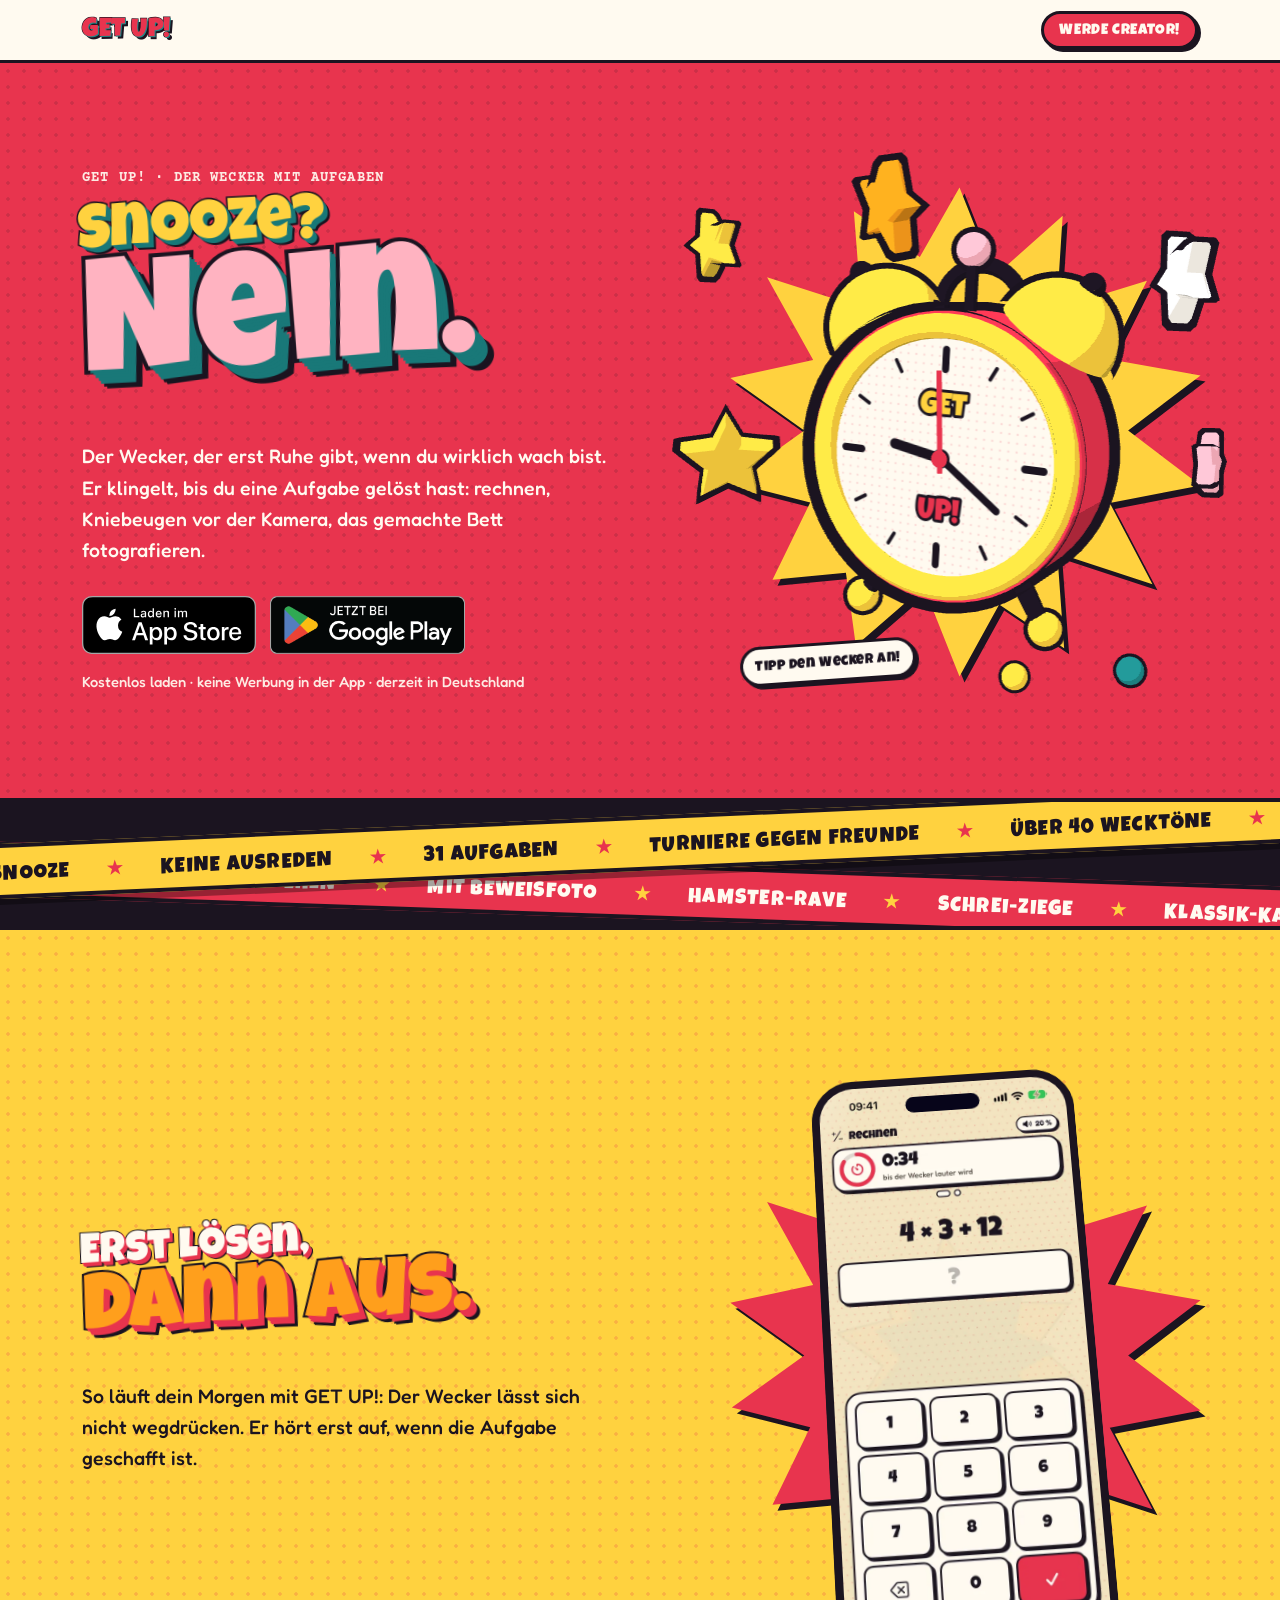
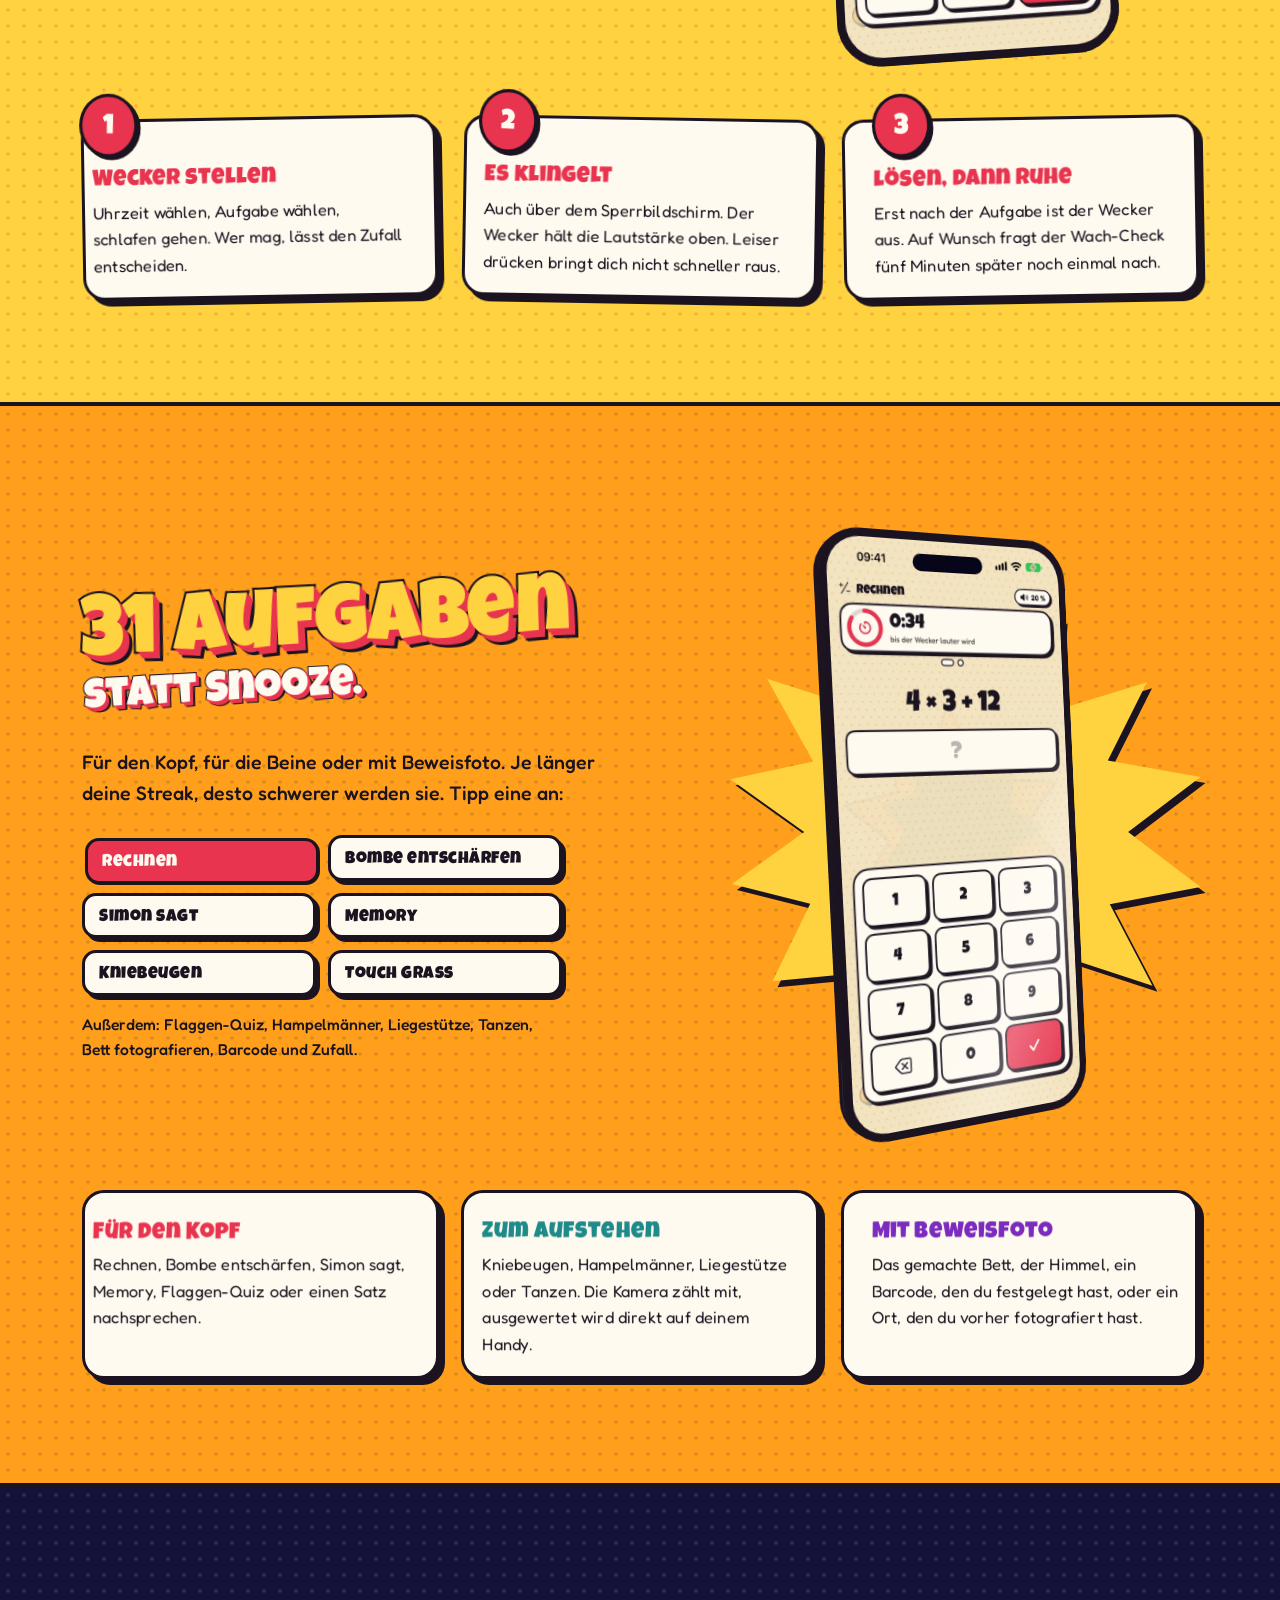
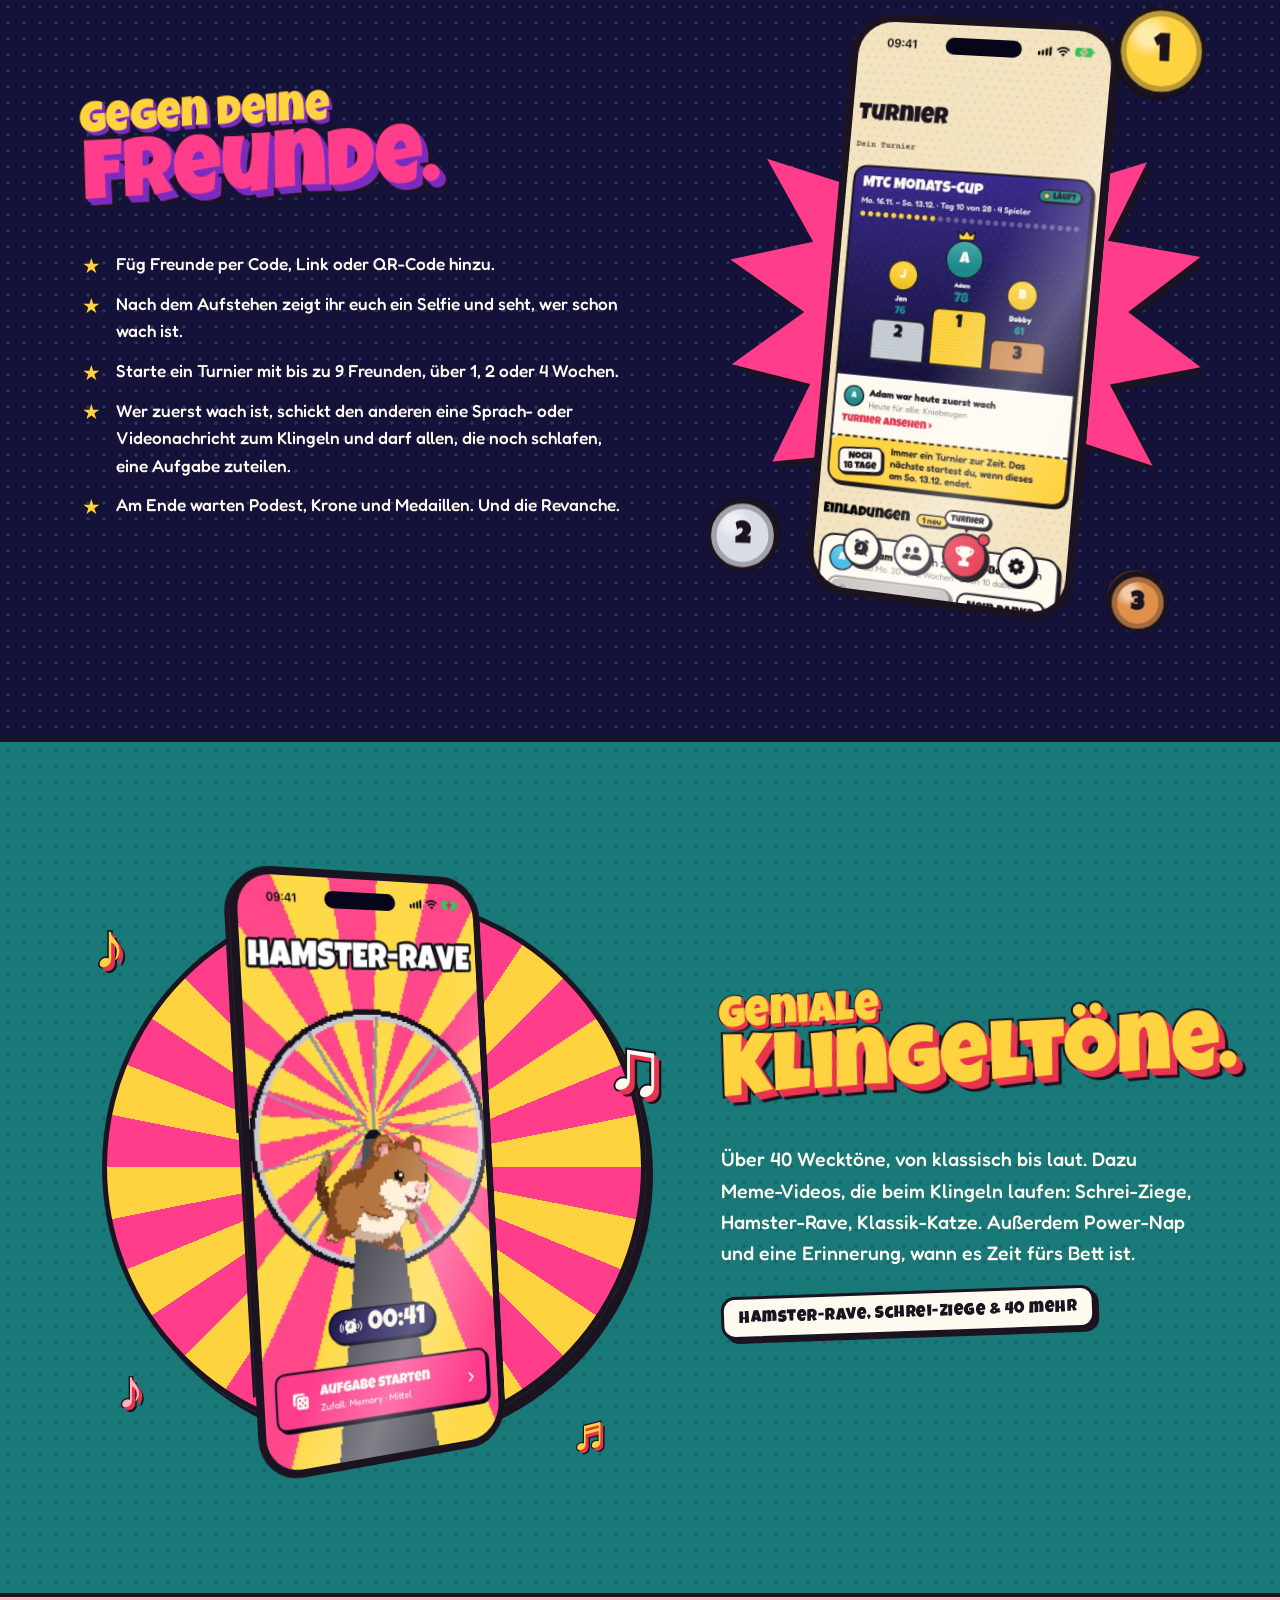
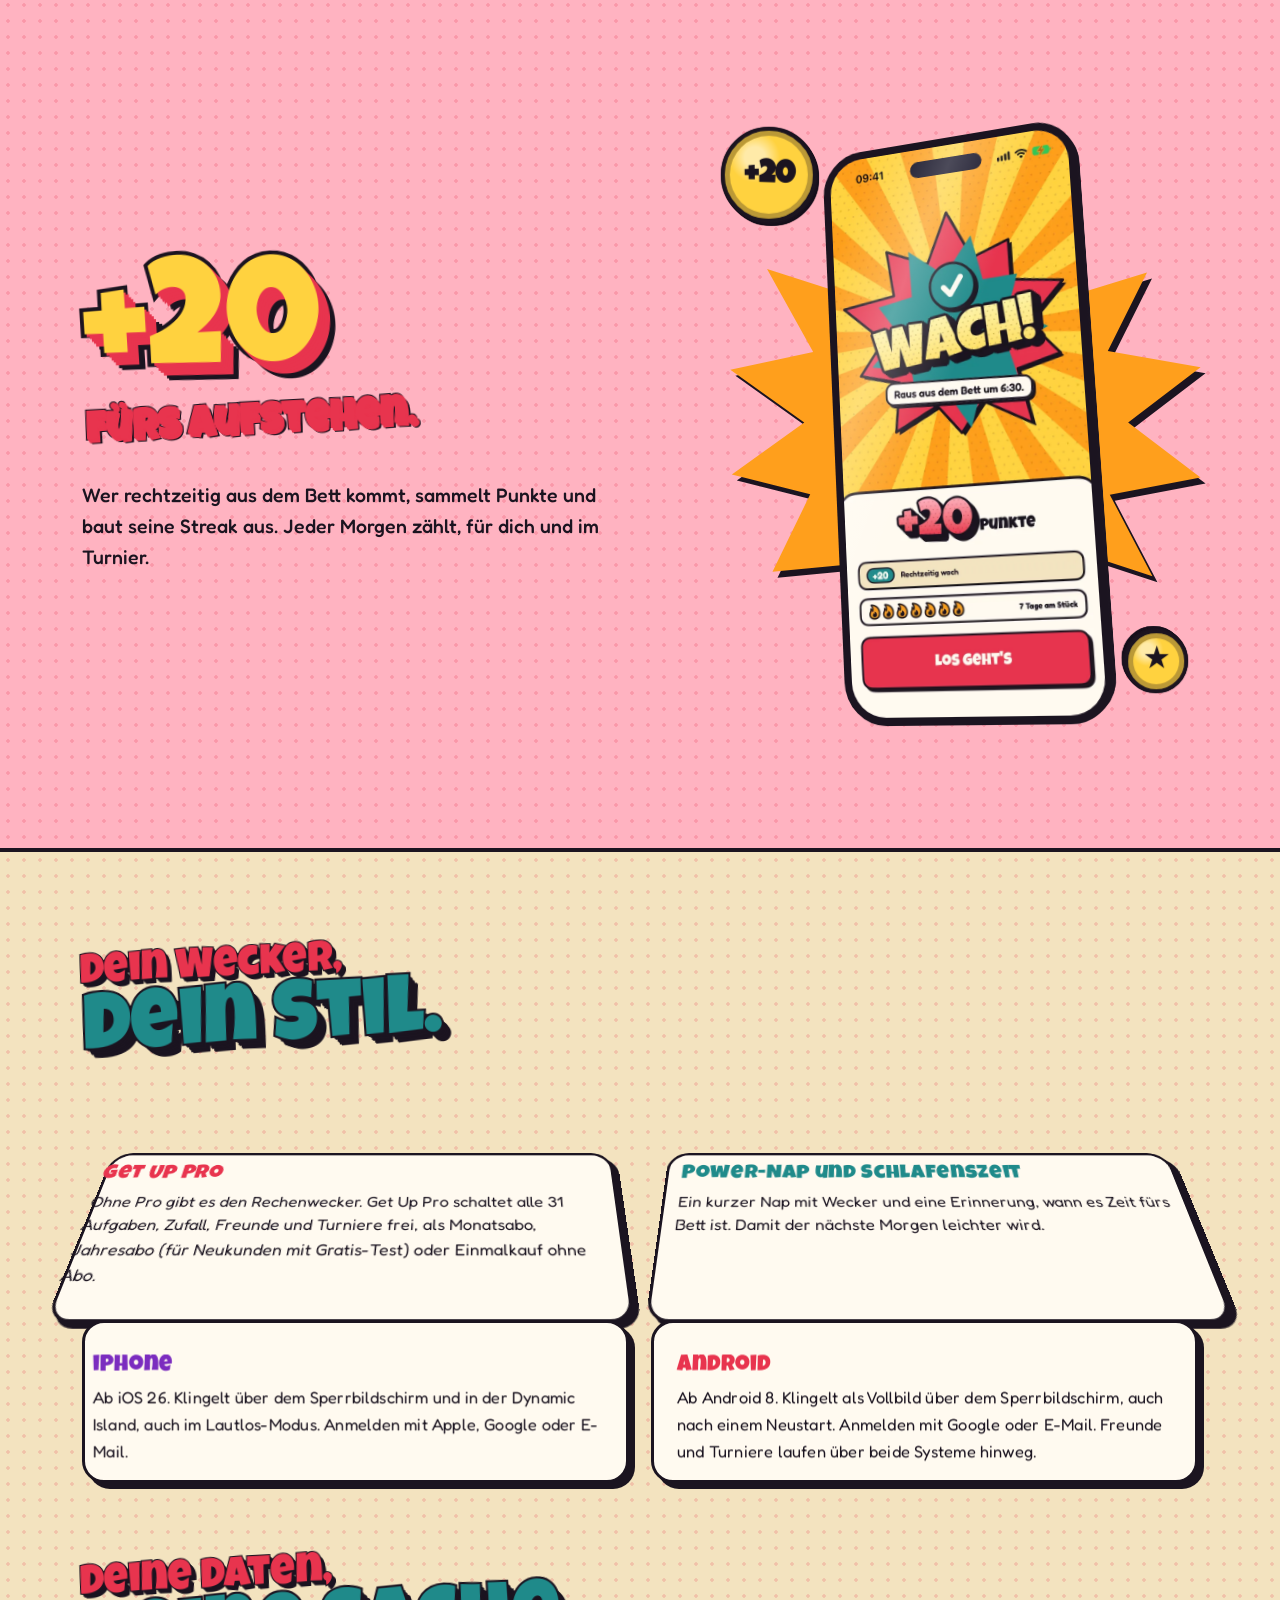
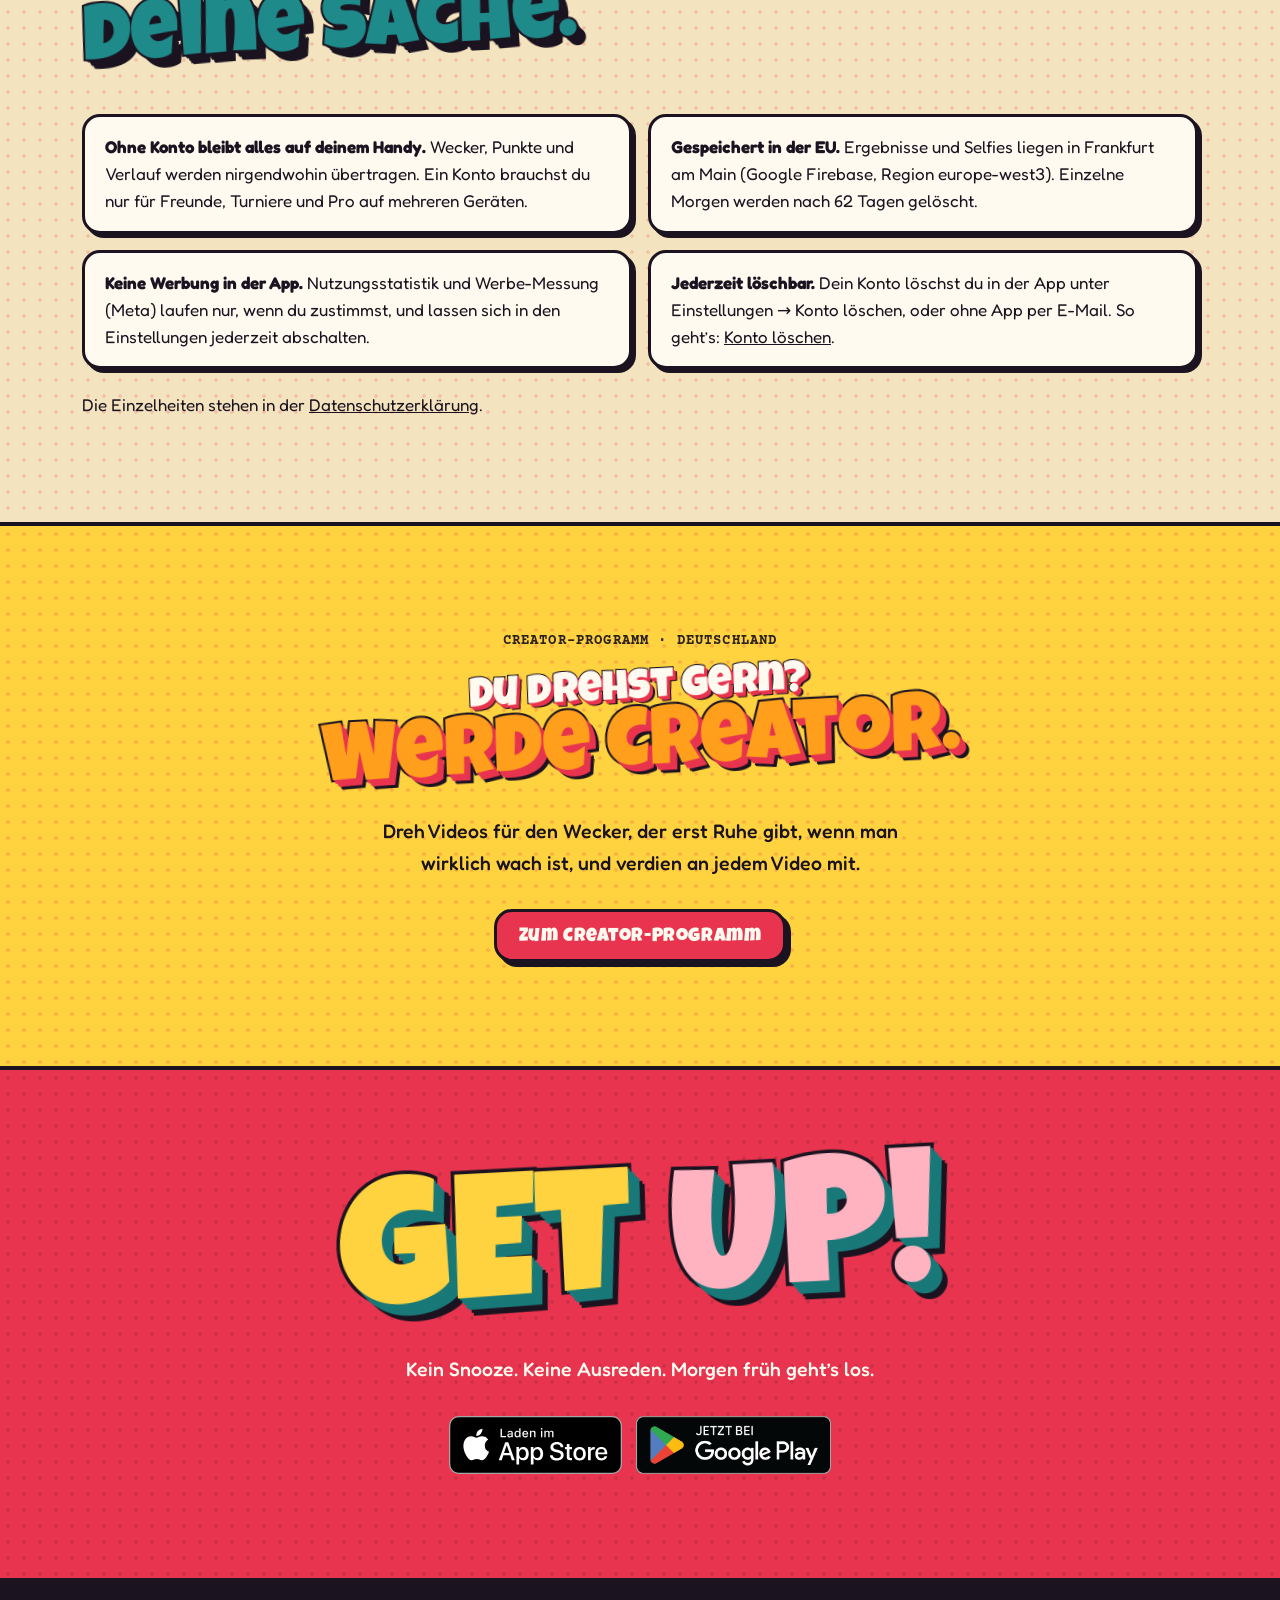
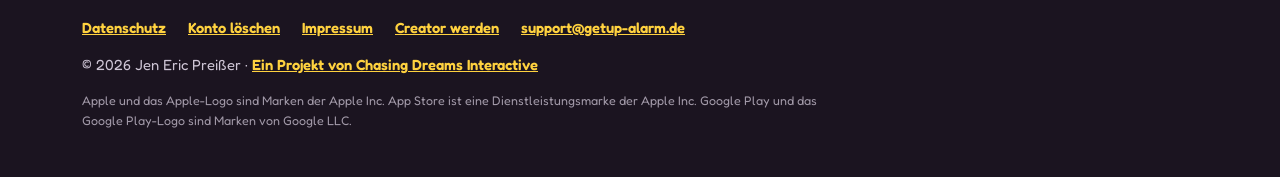
==== commit d47a4180: "Startseite: Aufgaben-Auswahl statt Karussell, Nummern nicht mehr über den Überschriften Ein 3D-Handy" ====
--- a/index.html
+++ b/index.html
@@ -117,25 +117,24 @@
       <div class="split">
         <div>
           <h2 class="pop"><span class="lg">31 Aufgaben</span><span class="sm">statt Snooze.</span></h2>
-          <p class="lede">Für den Kopf, für die Beine oder mit Beweisfoto. Je länger deine Streak, desto schwerer werden sie.</p>
-        </div>
-        <ul class="chips" aria-label="Beispiele für Aufgaben">
-          <li>Rechnen</li><li>Bombe entschärfen</li><li>Simon sagt</li><li>Memory</li><li>Flaggen-Quiz</li><li>Kniebeugen</li>
-          <li>Hampelmänner</li><li>Liegestütze</li><li>Tanzen</li><li>Bett fotografieren</li><li>Touch Grass</li><li>Zufall</li>
-        </ul>
-      </div>
-      <div class="carousel" id="carousel" aria-label="Sechs Aufgaben aus der App im Karussell">
-        <div class="floor" aria-hidden="true"></div>
-        <div class="ring" id="ring">
-          <div class="slot" style="--k: 0"><div class="dev"><div class="face"><img src="img/app-bombe.webp" alt="Bombe entschärfen" loading="lazy"></div></div><span class="label">Bombe entschärfen</span></div>
-          <div class="slot" style="--k: 1"><div class="dev"><div class="face"><img src="img/app-simon.webp" alt="Simon sagt" loading="lazy"></div></div><span class="label">Simon sagt</span></div>
-          <div class="slot" style="--k: 2"><div class="dev"><div class="face"><img src="img/app-kniebeugen.webp" alt="Kniebeugen vor der Kamera" loading="lazy"></div></div><span class="label">Kniebeugen</span></div>
-          <div class="slot" style="--k: 3"><div class="dev"><div class="face"><img src="img/app-memory.webp" alt="Memory" loading="lazy"></div></div><span class="label">Memory</span></div>
-          <div class="slot" style="--k: 4"><div class="dev"><div class="face"><img src="img/app-gras.webp" alt="Touch Grass: Gras fotografieren" loading="lazy"></div></div><span class="label">Touch Grass</span></div>
-          <div class="slot" style="--k: 5"><div class="dev"><div class="face"><img src="img/app-rechnen.webp" alt="Rechnen" loading="lazy"></div></div><span class="label">Rechnen</span></div>
-        </div>
-      </div>
-      <p class="drag">← Zum Drehen ziehen →</p>
+          <p class="lede">Für den Kopf, für die Beine oder mit Beweisfoto. Je länger deine Streak, desto schwerer werden sie. Tipp eine an:</p>
+          <div class="picker" role="group" aria-label="Aufgabe auswählen">
+            <button type="button" class="pick on" data-img="img/app-rechnen.webp" data-alt="Aufgabe Rechnen: 4 mal 3 plus 12, darunter ein Ziffernblock" aria-pressed="true">Rechnen</button>
+            <button type="button" class="pick" data-img="img/app-bombe.webp" data-alt="Aufgabe Bombe entschärfen: drei Kabel durchschneiden" aria-pressed="false">Bombe entschärfen</button>
+            <button type="button" class="pick" data-img="img/app-simon.webp" data-alt="Aufgabe Simon sagt mit vier farbigen Feldern" aria-pressed="false">Simon sagt</button>
+            <button type="button" class="pick" data-img="img/app-memory.webp" data-alt="Aufgabe Memory mit verdeckten Karten" aria-pressed="false">Memory</button>
+            <button type="button" class="pick" data-img="img/app-kniebeugen.webp" data-alt="Aufgabe Kniebeugen: Die Kamera zählt mit" aria-pressed="false">Kniebeugen</button>
+            <button type="button" class="pick" data-img="img/app-gras.webp" data-alt="Aufgabe Touch Grass: Gras fotografieren" aria-pressed="false">Touch Grass</button>
+          </div>
+          <p class="more">Außerdem: Flaggen-Quiz, Hampelmänner, Liegestütze, Tanzen, Bett fotografieren, Barcode und Zufall.</p>
+        </div>
+        <div class="stage">
+          <div class="burst" style="--burst: var(--yellow)" aria-hidden="true"><i></i></div>
+          <div class="dev" id="taskDev" style="--ry: 14deg; --rz: -3deg">
+            <div class="face"><img id="taskImg" src="img/app-rechnen.webp" alt="Aufgabe Rechnen: 4 mal 3 plus 12, darunter ein Ziffernblock" width="600" height="1304" loading="lazy"></div>
+          </div>
+        </div>
+      </div>
       <div class="tiles">
         <div class="card3 rv"><h3>Für den Kopf</h3><p>Rechnen, Bombe entschärfen, Simon sagt, Memory, Flaggen-Quiz oder einen Satz nachsprechen.</p></div>
         <div class="card3 rv"><h3>Zum Aufstehen</h3><p>Kniebeugen, Hampelmänner, Liegestütze oder Tanzen. Die Kamera zählt mit, ausgewertet wird direkt auf deinem Handy.</p></div>
--- a/3d.css
+++ b/3d.css
@@ -189,7 +189,7 @@
 }
 .card3:hover { box-shadow: 10px 12px 0 var(--ink); }
 .card3 > * { transform: translateZ(26px); }
-.steps3 li { counter-increment: step; }
+.steps3 li { counter-increment: step; padding-top: 48px; }
 .steps3 li:nth-child(odd) { --rot: -1deg; } .steps3 li:nth-child(even) { --rot: 1deg; }
 .steps3 li::before {
   content: counter(step); position: absolute; top: -24px; left: 18px; transform: translateZ(40px);
@@ -213,25 +213,18 @@
 .chips li:nth-child(3n+2) { background: var(--yellow); transform: rotate(1.5deg); }
 .chips li:nth-child(4n) { background: var(--cherry); color: var(--cream); }
 
-/* ---------- Aufgaben-Karussell ---------- */
-.carousel { position: relative; height: 34rem; perspective: 1300px; perspective-origin: 50% 38%; touch-action: pan-y; cursor: grab; margin-top: 10px; }
-.carousel:active { cursor: grabbing; }
-.carousel .floor {
-  position: absolute; left: 50%; top: 74%; width: 46rem; max-width: 140%; aspect-ratio: 1; border-radius: 50%;
-  translate: -50% -50%; transform: rotateX(78deg);
-  background: radial-gradient(circle, rgba(27, 20, 32, .28) 0 1.6px, transparent 2px) 0 0 / 18px 18px, var(--yellow);
-  border: 5px solid var(--ink); box-shadow: 0 14px 0 var(--ink);
-}
-.ring { position: absolute; left: 50%; top: 6%; width: 0; height: 0; transform-style: preserve-3d; transform: translateZ(calc(var(--R) * -1)) rotateY(var(--a, 0deg)); --R: 21rem; }
-.slot { position: absolute; transform-style: preserve-3d; transform: rotateY(calc(var(--k) * 60deg)) translateZ(var(--R)); }
-.slot .dev { --w: 12.5rem; --ry: 0deg; --rx: 0deg; --rz: 0deg; --r: 2rem; margin-left: calc(var(--w) / -2); width: var(--w); transform: none; }
-.slot .label {
-  position: absolute; left: 50%; top: calc(12.5rem * 1304 / 600 + 14px); translate: -50% 0; white-space: nowrap;
-  font-family: var(--font-display); font-size: 1rem; letter-spacing: .04em; line-height: 1;
-  background: var(--cream); border: 3px solid var(--ink); border-radius: 999px; padding: 8px 13px 5px; box-shadow: 3px 3px 0 var(--ink);
-  backface-visibility: hidden; transform: translateZ(2px);
-}
-.drag { text-align: center; font-family: var(--font-mono); font-weight: 700; font-size: .85rem; letter-spacing: .08em; text-transform: uppercase; margin: 0; }
+/* ---------- Aufgaben-Auswahl: ein Handy zeigt die gewählte Aufgabe ---------- */
+.picker { display: grid; grid-template-columns: repeat(2, minmax(0, 1fr)); gap: 12px; margin: 26px 0 0; max-width: 30rem; }
+.pick {
+  font-family: var(--font-display); font-size: 1.05rem; letter-spacing: .03em; line-height: 1.05; text-align: left;
+  padding: 13px 14px 9px; border: 3px solid var(--ink); border-radius: 14px; background: var(--cream); color: var(--ink);
+  box-shadow: 4px 4px 0 var(--ink); cursor: pointer; transition: transform .1s, box-shadow .1s, background .15s;
+}
+.pick:hover { transform: translate(-1px, -1px); box-shadow: 5px 5px 0 var(--ink); background: var(--yellow); }
+.pick.on { background: var(--cherry); color: var(--cream); transform: translate(3px, 3px); box-shadow: 1px 1px 0 var(--ink); }
+.more { margin: 16px 0 0; font-weight: 500; font-size: .98rem; max-width: 30rem; }
+.dev.swap { animation: swap .5s cubic-bezier(.3, .8, .3, 1.15); }
+@keyframes swap { 0% { scale: 1; } 40% { scale: .86 1.04; opacity: .2; } 100% { scale: 1; opacity: 1; } }
 
 /* ---------- Medaillen und Münzen (3D-Scheiben) ---------- */
 .coin {
@@ -321,11 +314,6 @@
 @media (max-width: 859px) {
   .stage { max-width: 25rem; margin: 0 auto; width: 100%; }
   .hero .stage { min-height: 24rem; }
-  .carousel { height: 27rem; }
-  .ring { --R: 13.5rem; top: 4%; }
-  .slot .dev { --w: 9rem; --r: 1.5rem; }
-  .slot .label { top: calc(9rem * 1304 / 600 + 10px); font-size: .85rem; }
-  .carousel .floor { top: 76%; }
 }
 @media (max-width: 560px) {
   .panel > .inner { padding-block: 64px; }
@@ -336,7 +324,7 @@
 }
 @media (prefers-reduced-motion: reduce) {
   html { scroll-behavior: auto; }
-  .burst i, .dev--ring, .ticker .track, .rays, .coin, .mnote, .pop .ch { animation: none !important; }
+  .burst i, .dev--ring, .dev.swap, .ticker .track, .rays, .coin, .mnote, .pop .ch { animation: none !important; }
   .js .rv:not(.in) { transform: none; }
 }
 
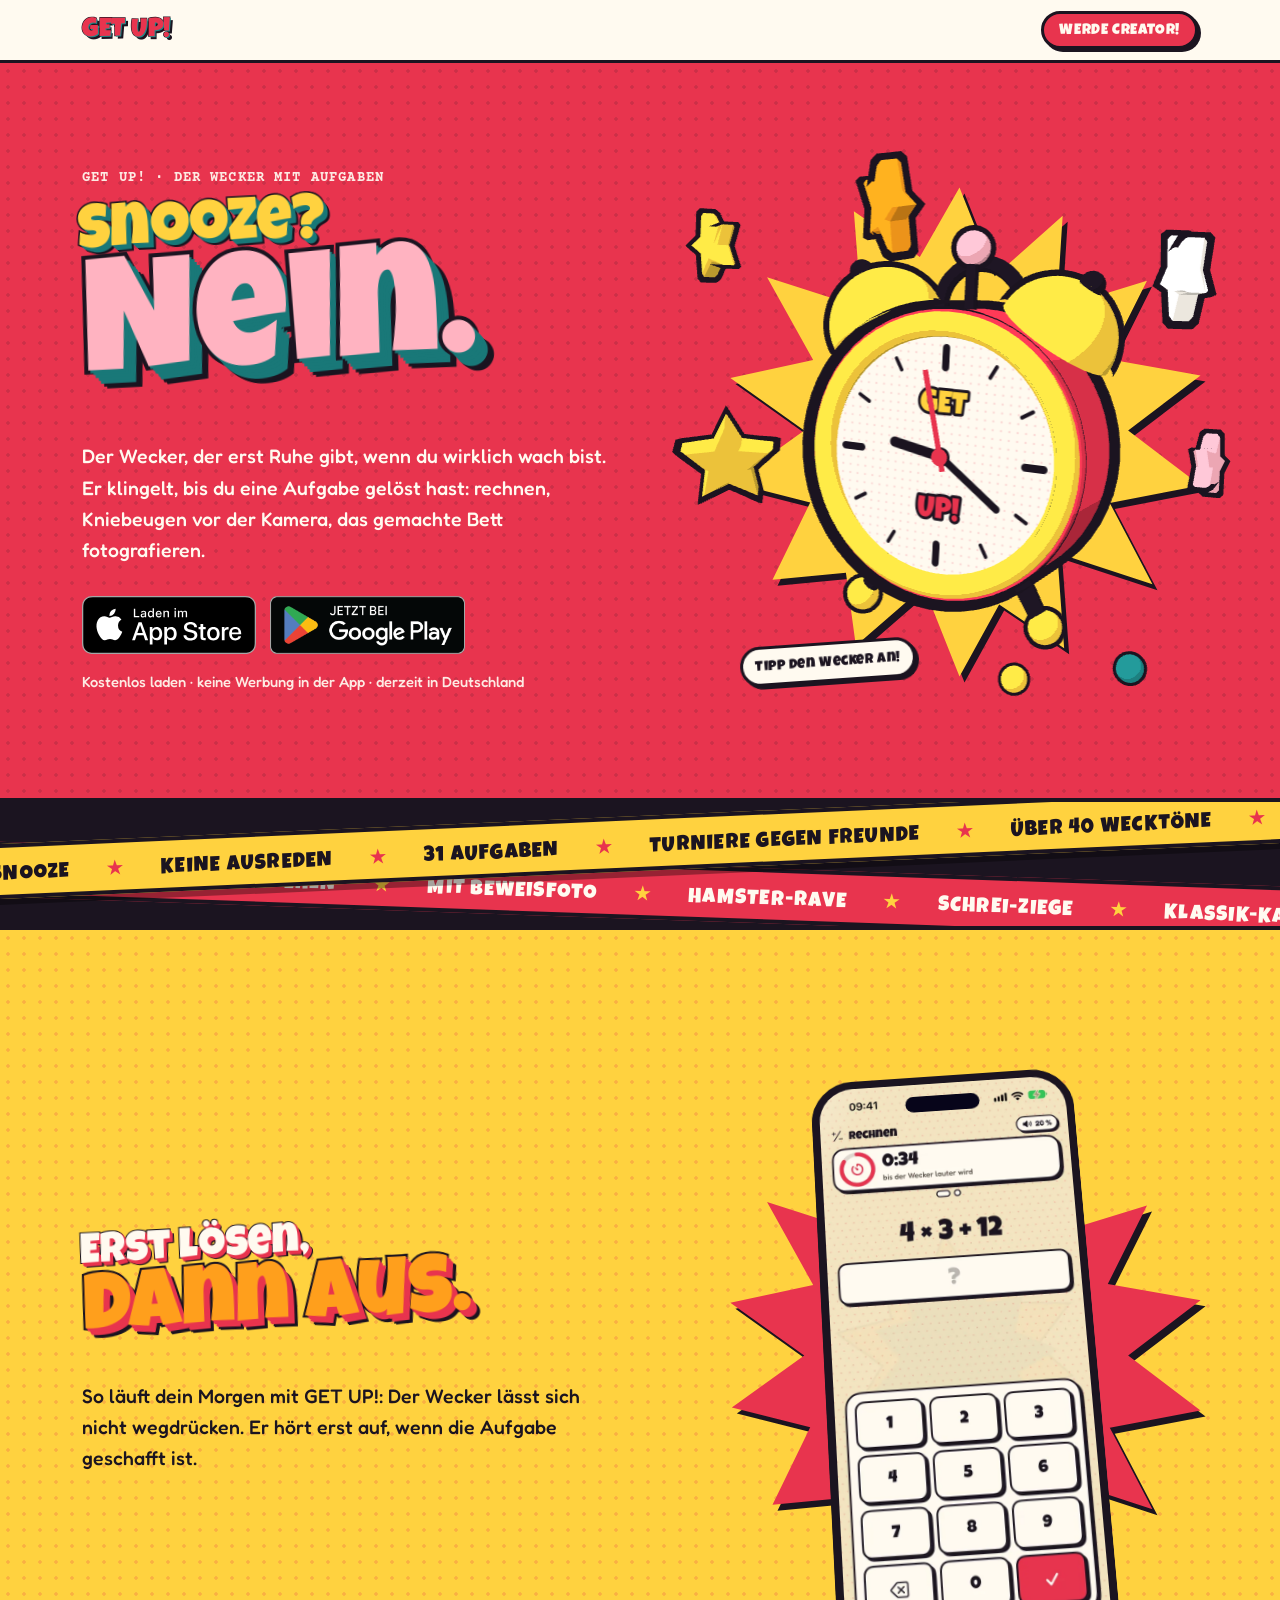
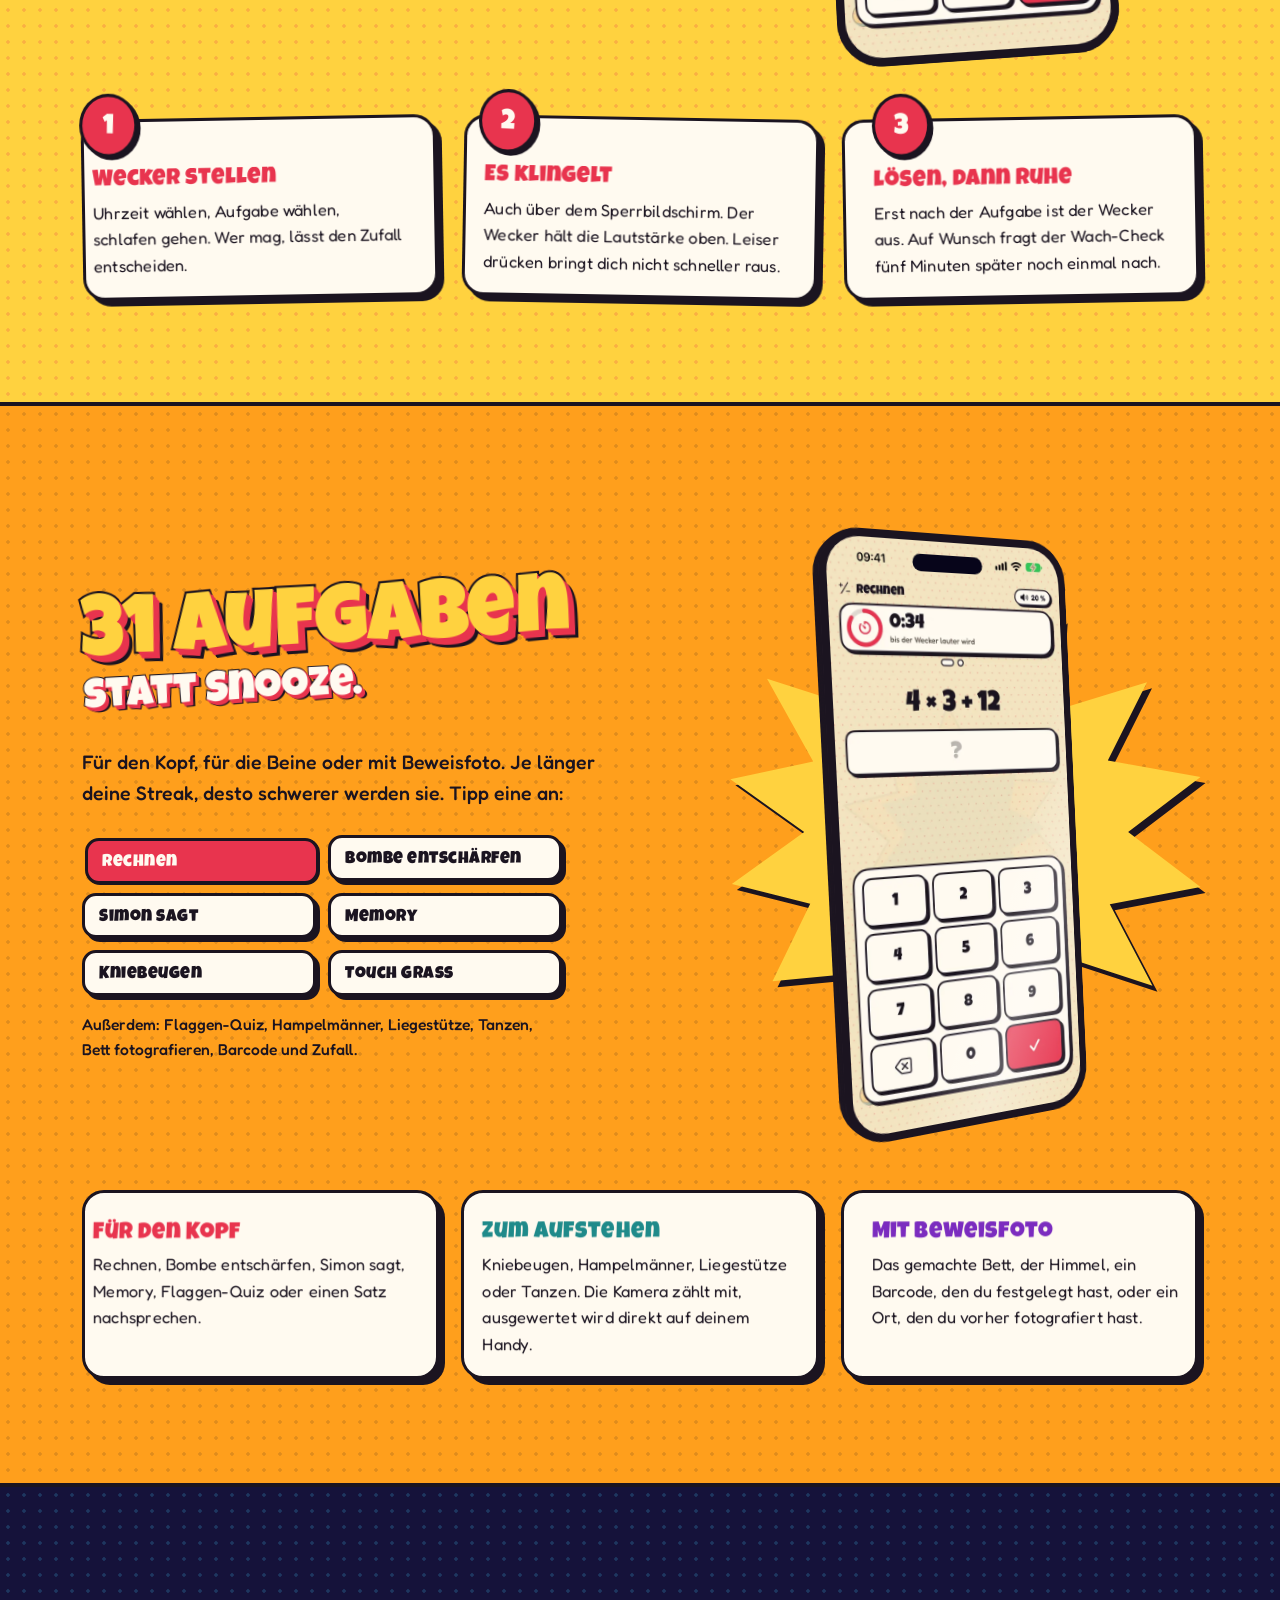
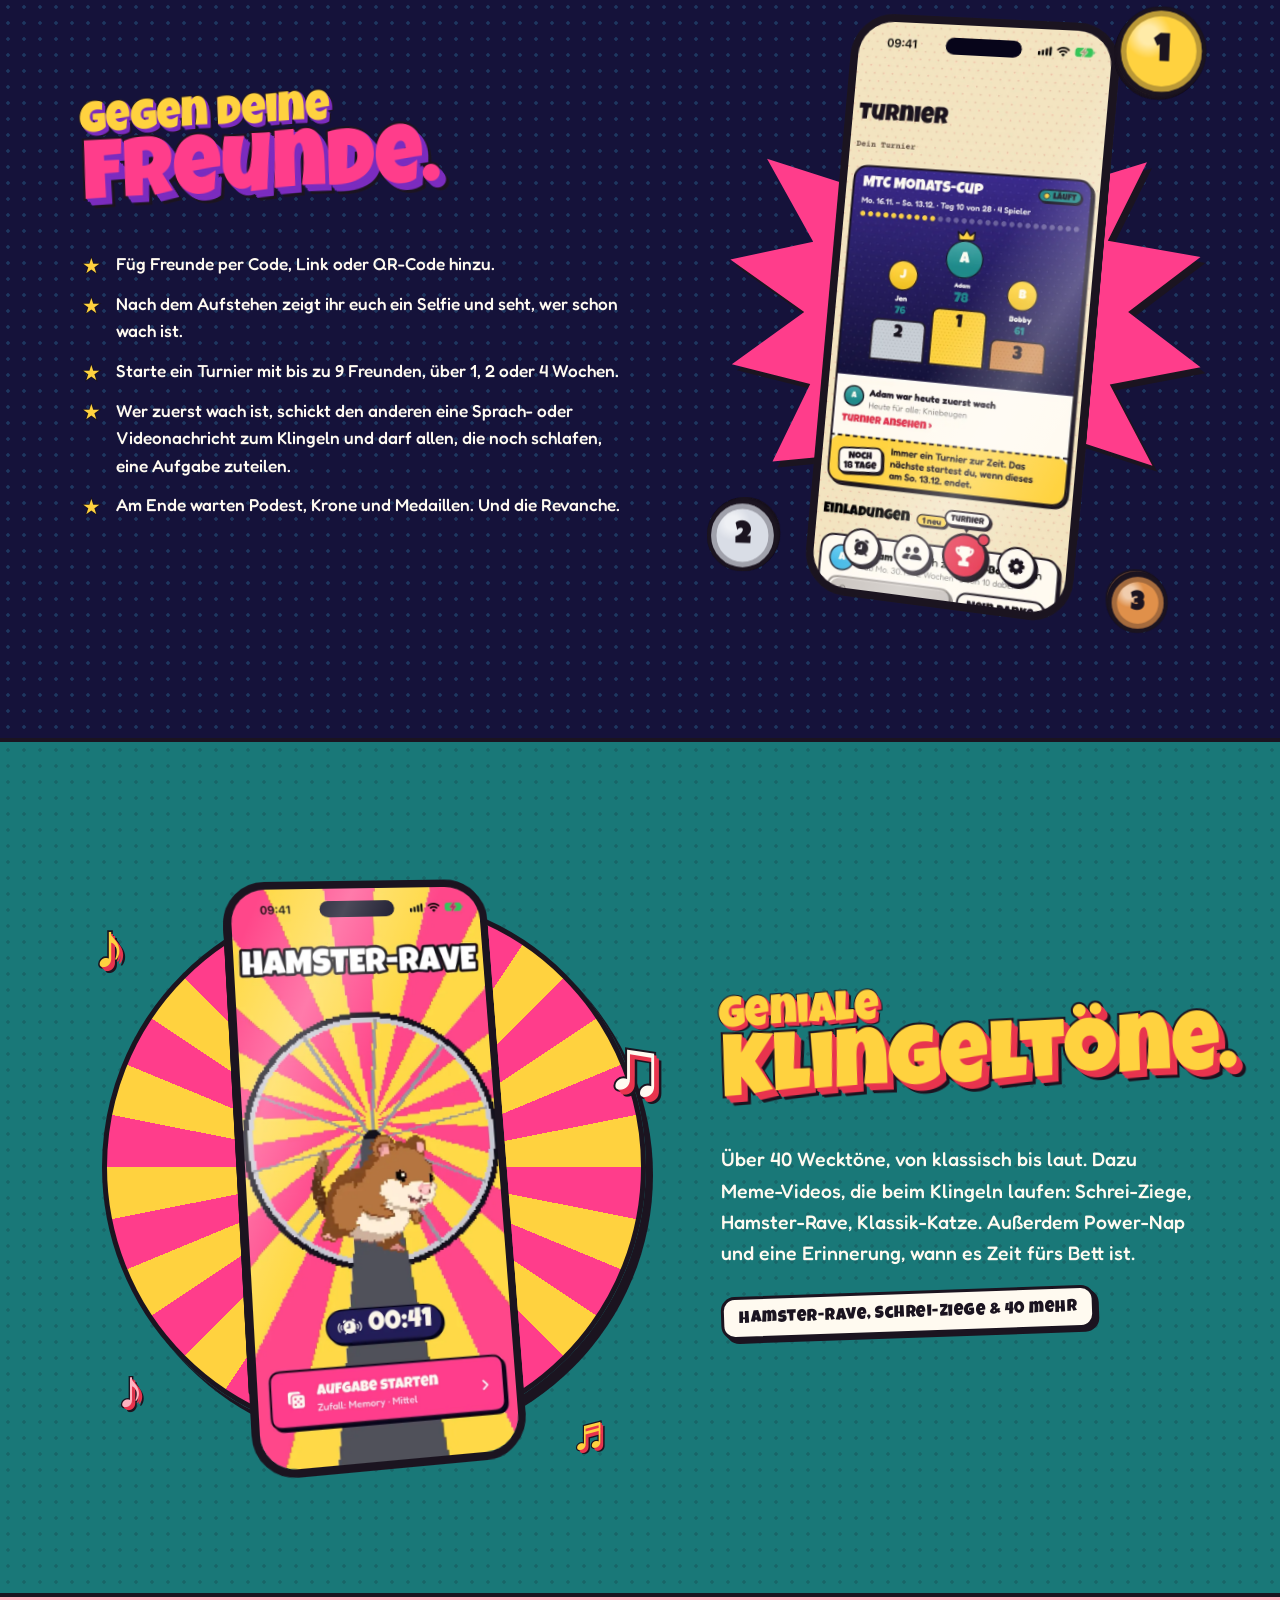
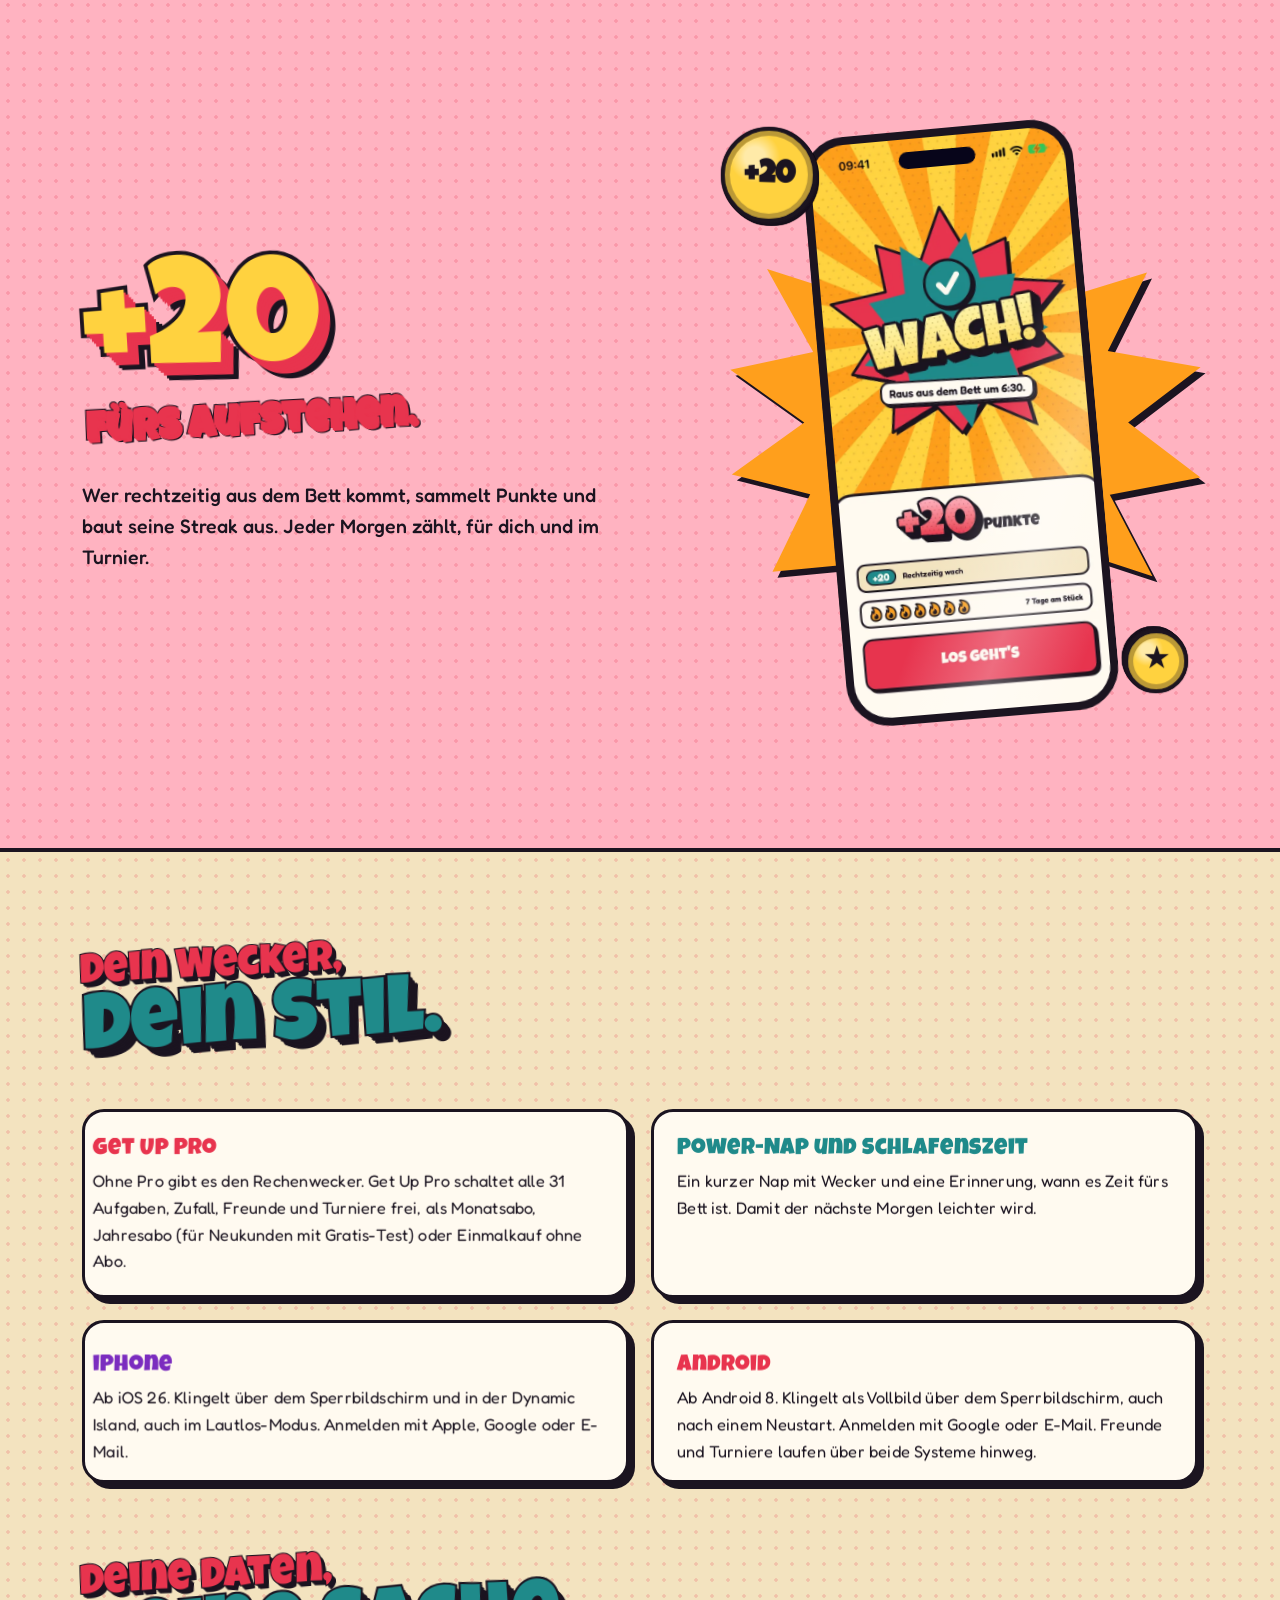
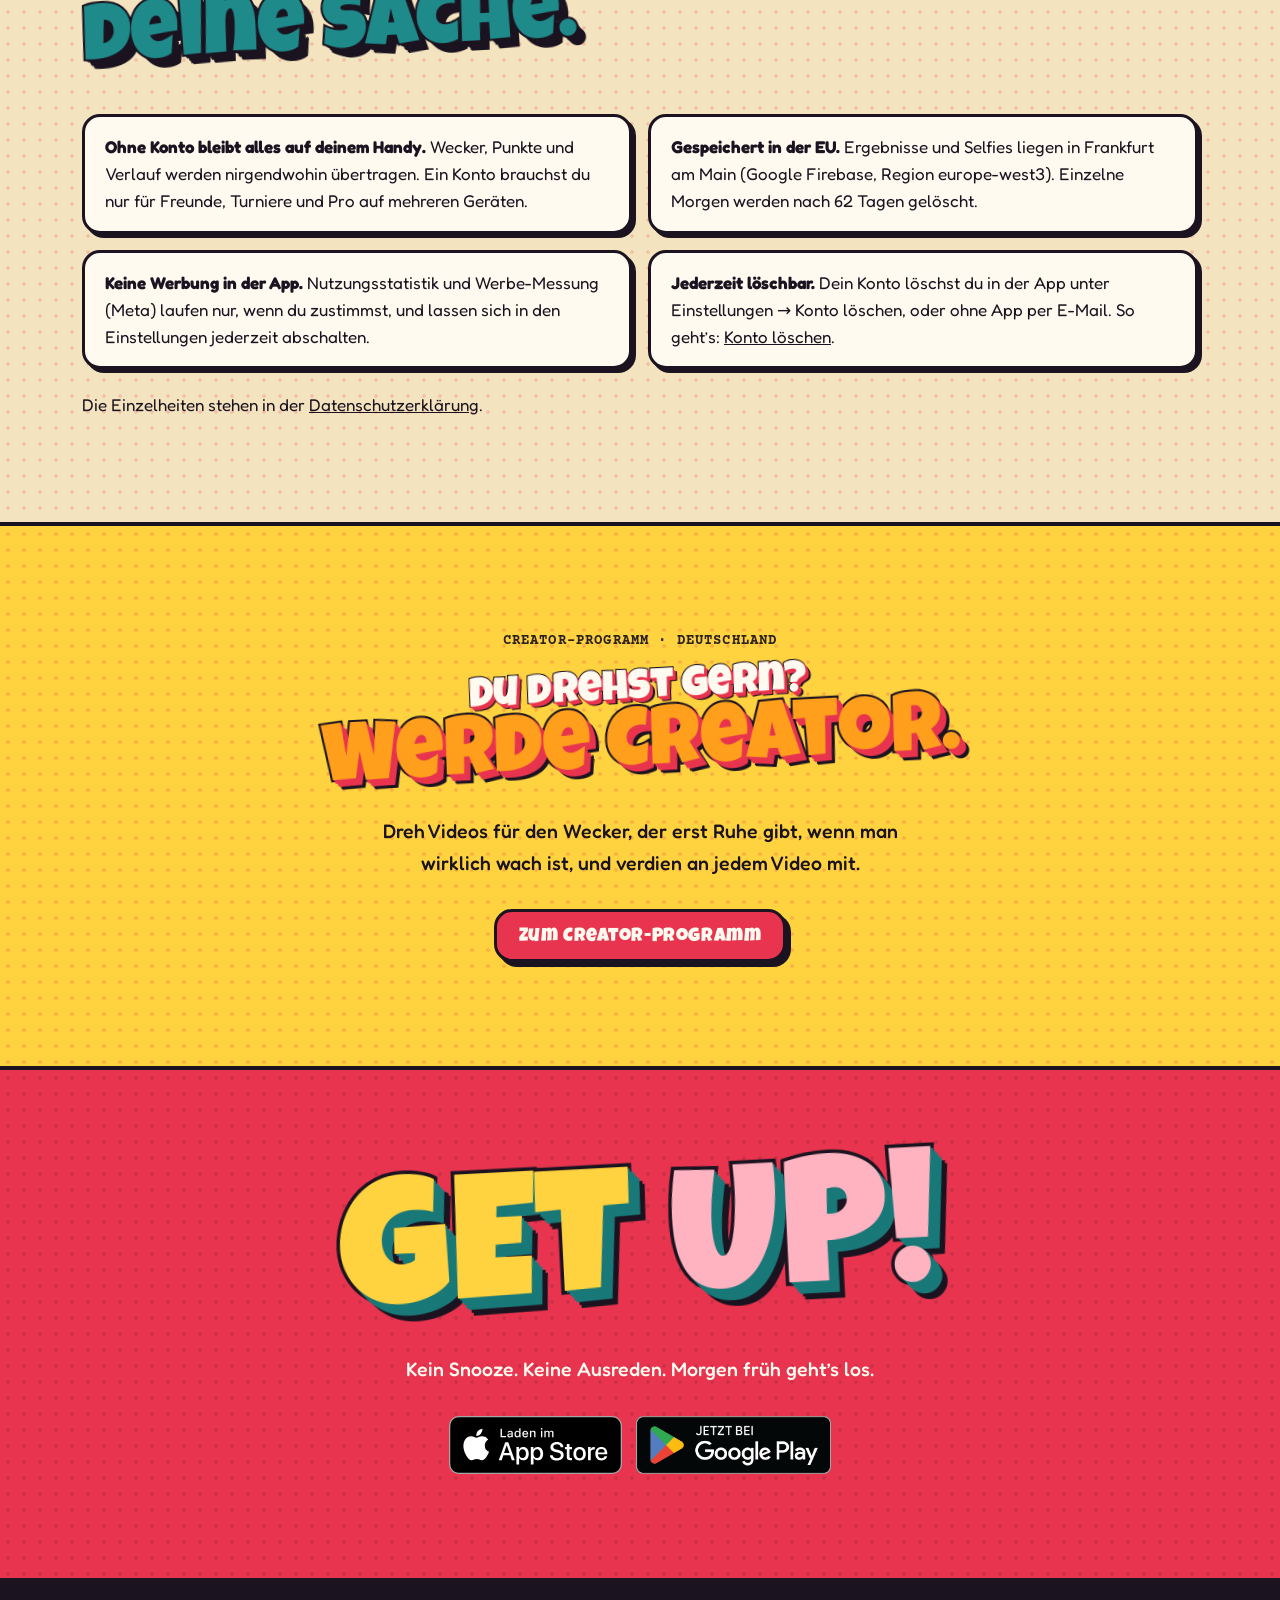
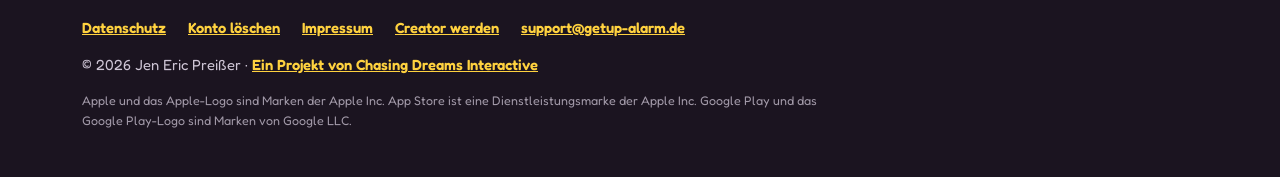
==== commit 476e46f1: "Startseite und Creator-Seite: CSS und JS mit Versionsangabe laden Browser hielten das alte 3d.css im" ====
--- a/index.html
+++ b/index.html
@@ -20,10 +20,10 @@
   <!-- Banner „In der App öffnen“ in Safari auf dem iPhone -->
   <meta name="apple-itunes-app" content="app-id=6818147917" />
   <link rel="preload" href="fonts/luckiest-guy.woff2" as="font" type="font/woff2" crossorigin />
-  <link rel="stylesheet" href="3d.css" />
+  <link rel="stylesheet" href="3d.css?v=20261128" />
   <script src="js/three.min.js" defer></script>
-  <script src="js/clock.js" defer></script>
-  <script src="js/3d.js" defer></script>
+  <script src="js/clock.js?v=20261128" defer></script>
+  <script src="js/3d.js?v=20261128" defer></script>
   <script>
     // 3D-Effekte und der passende Store-Knopf vorn – ohne JavaScript ist einfach alles sichtbar.
     (function (d) {
